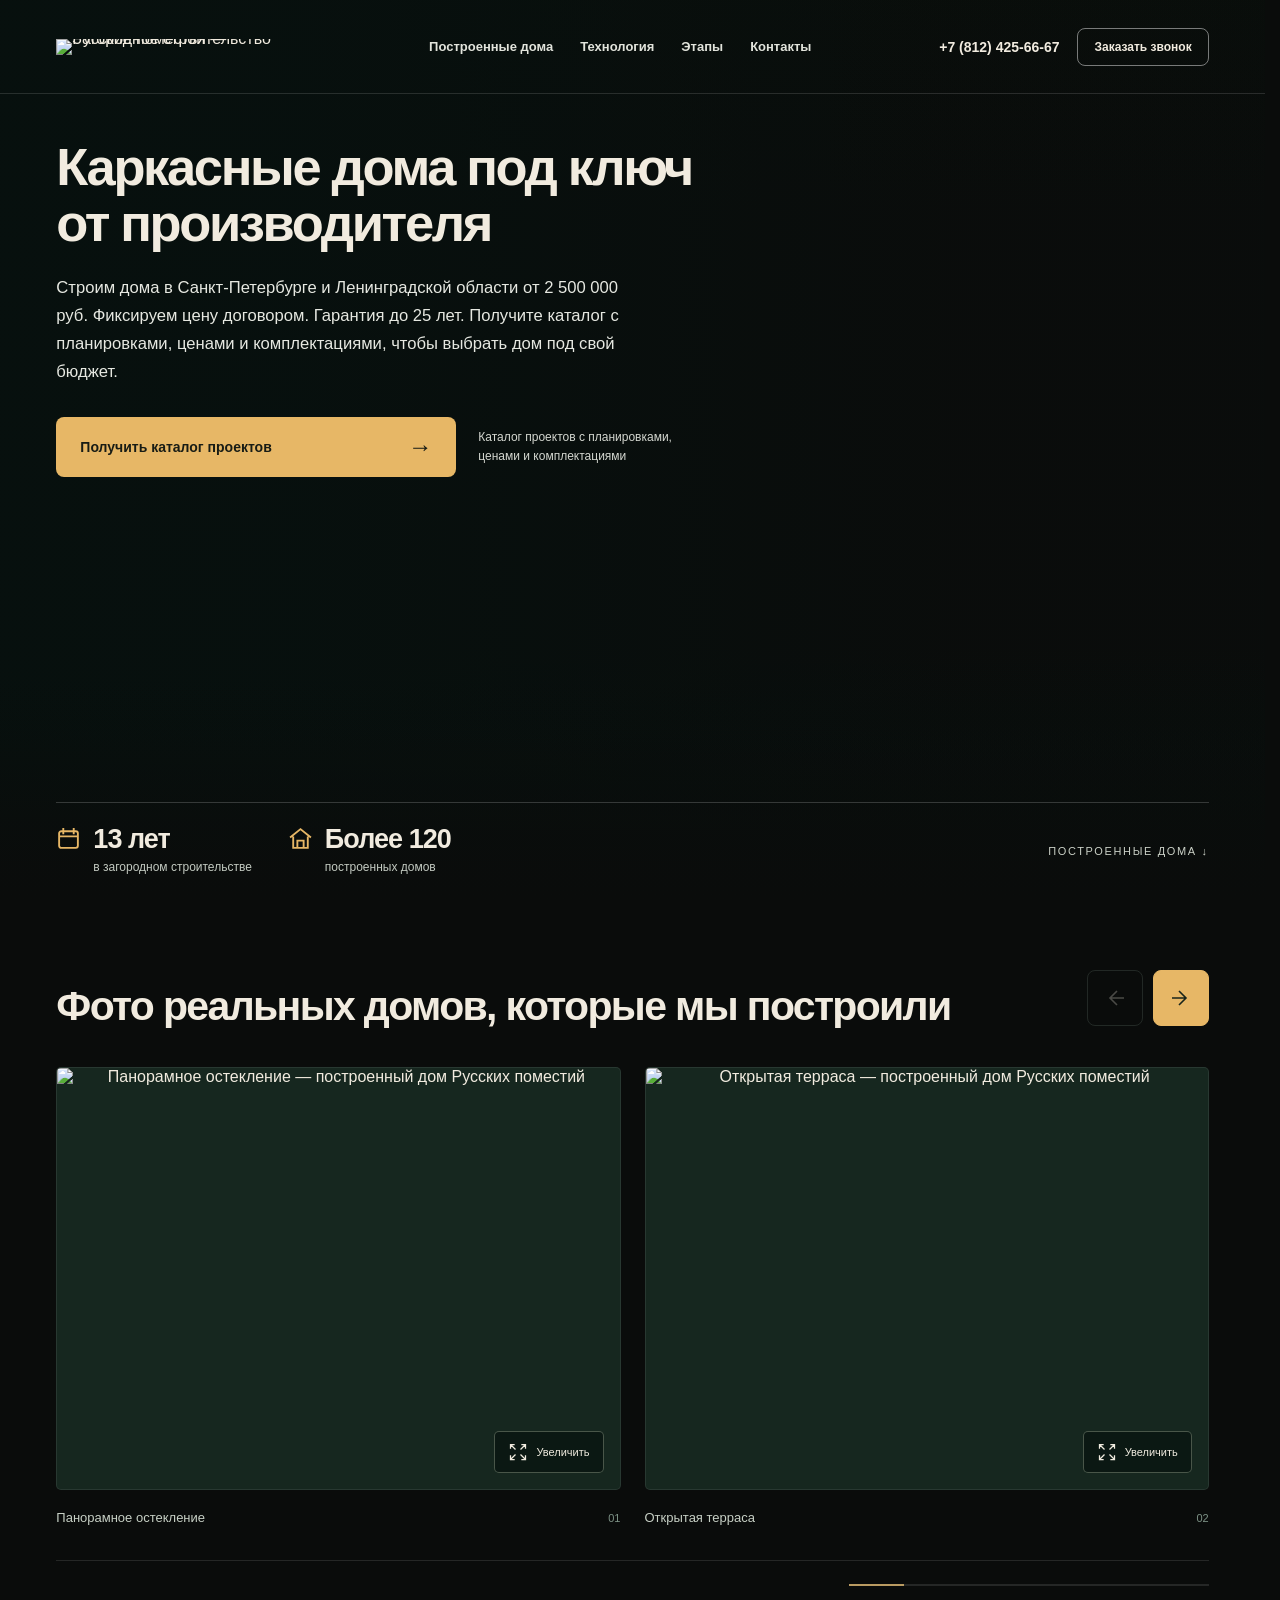
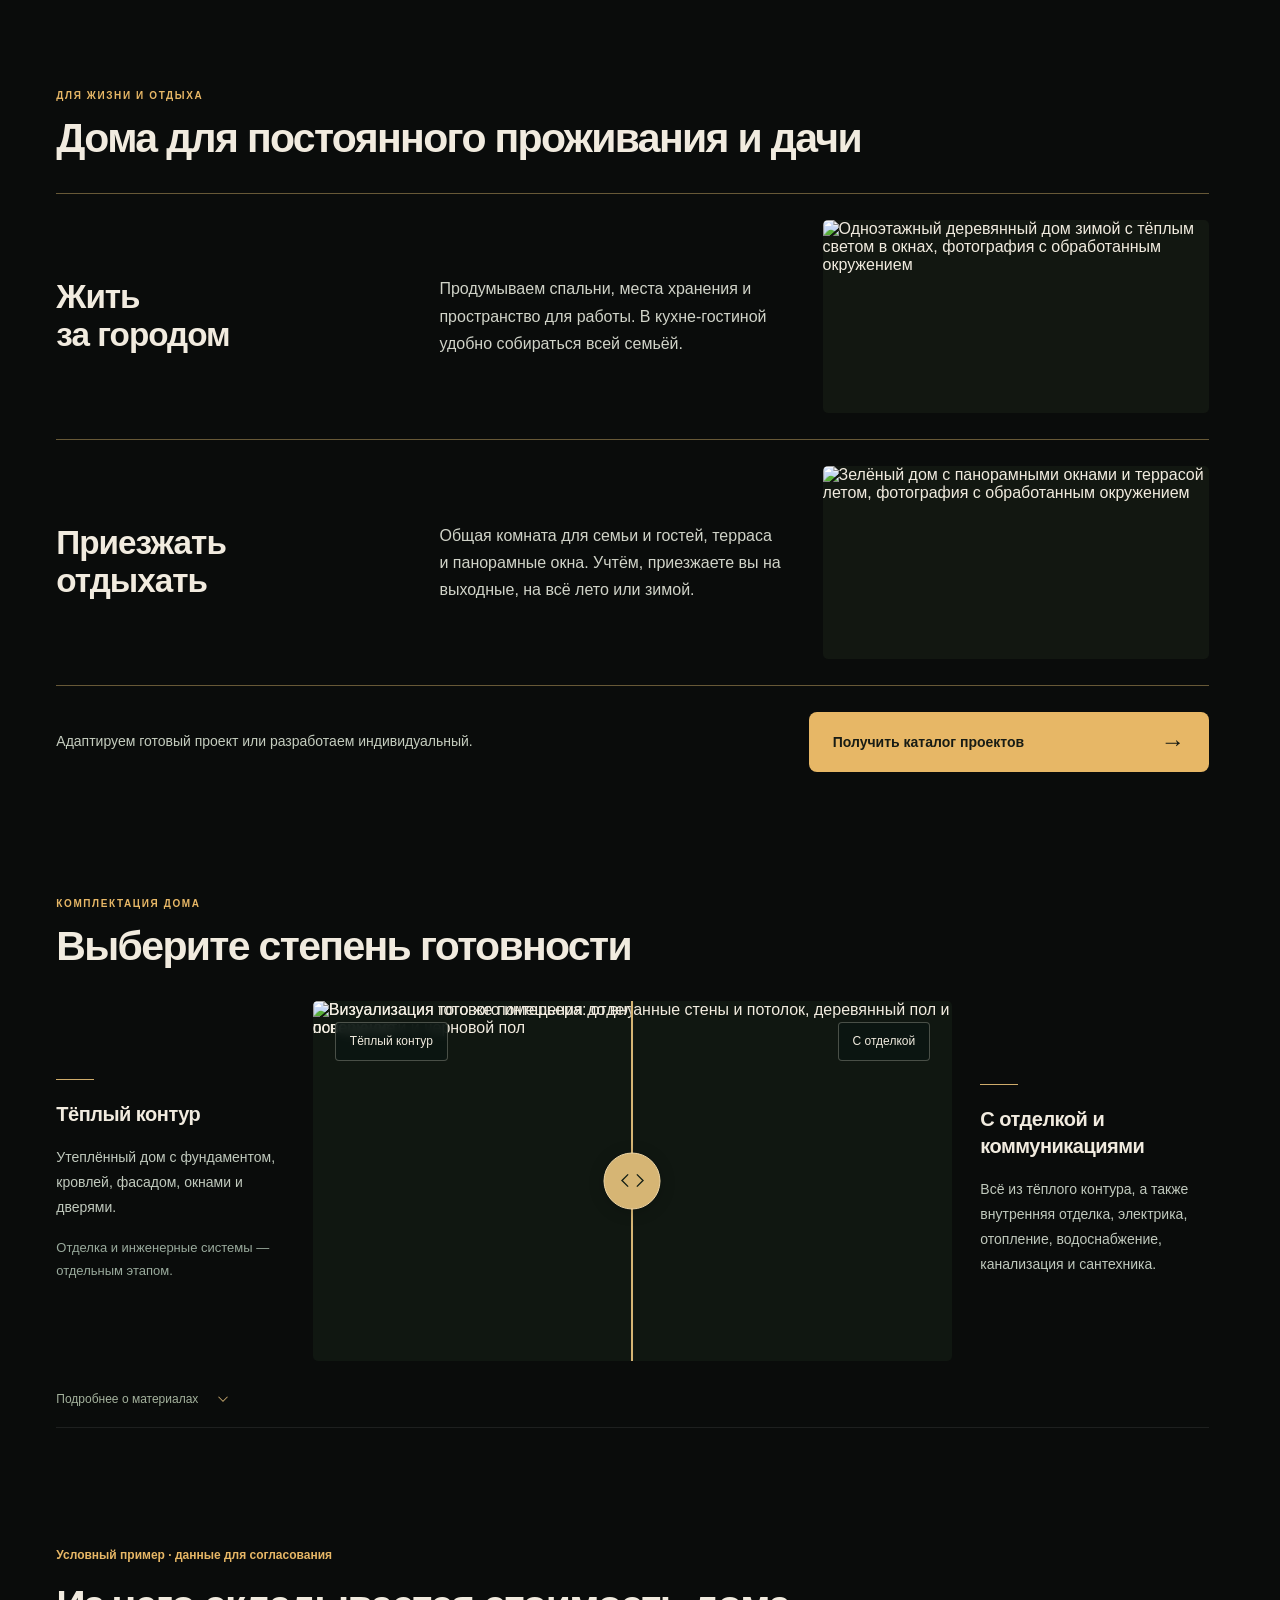
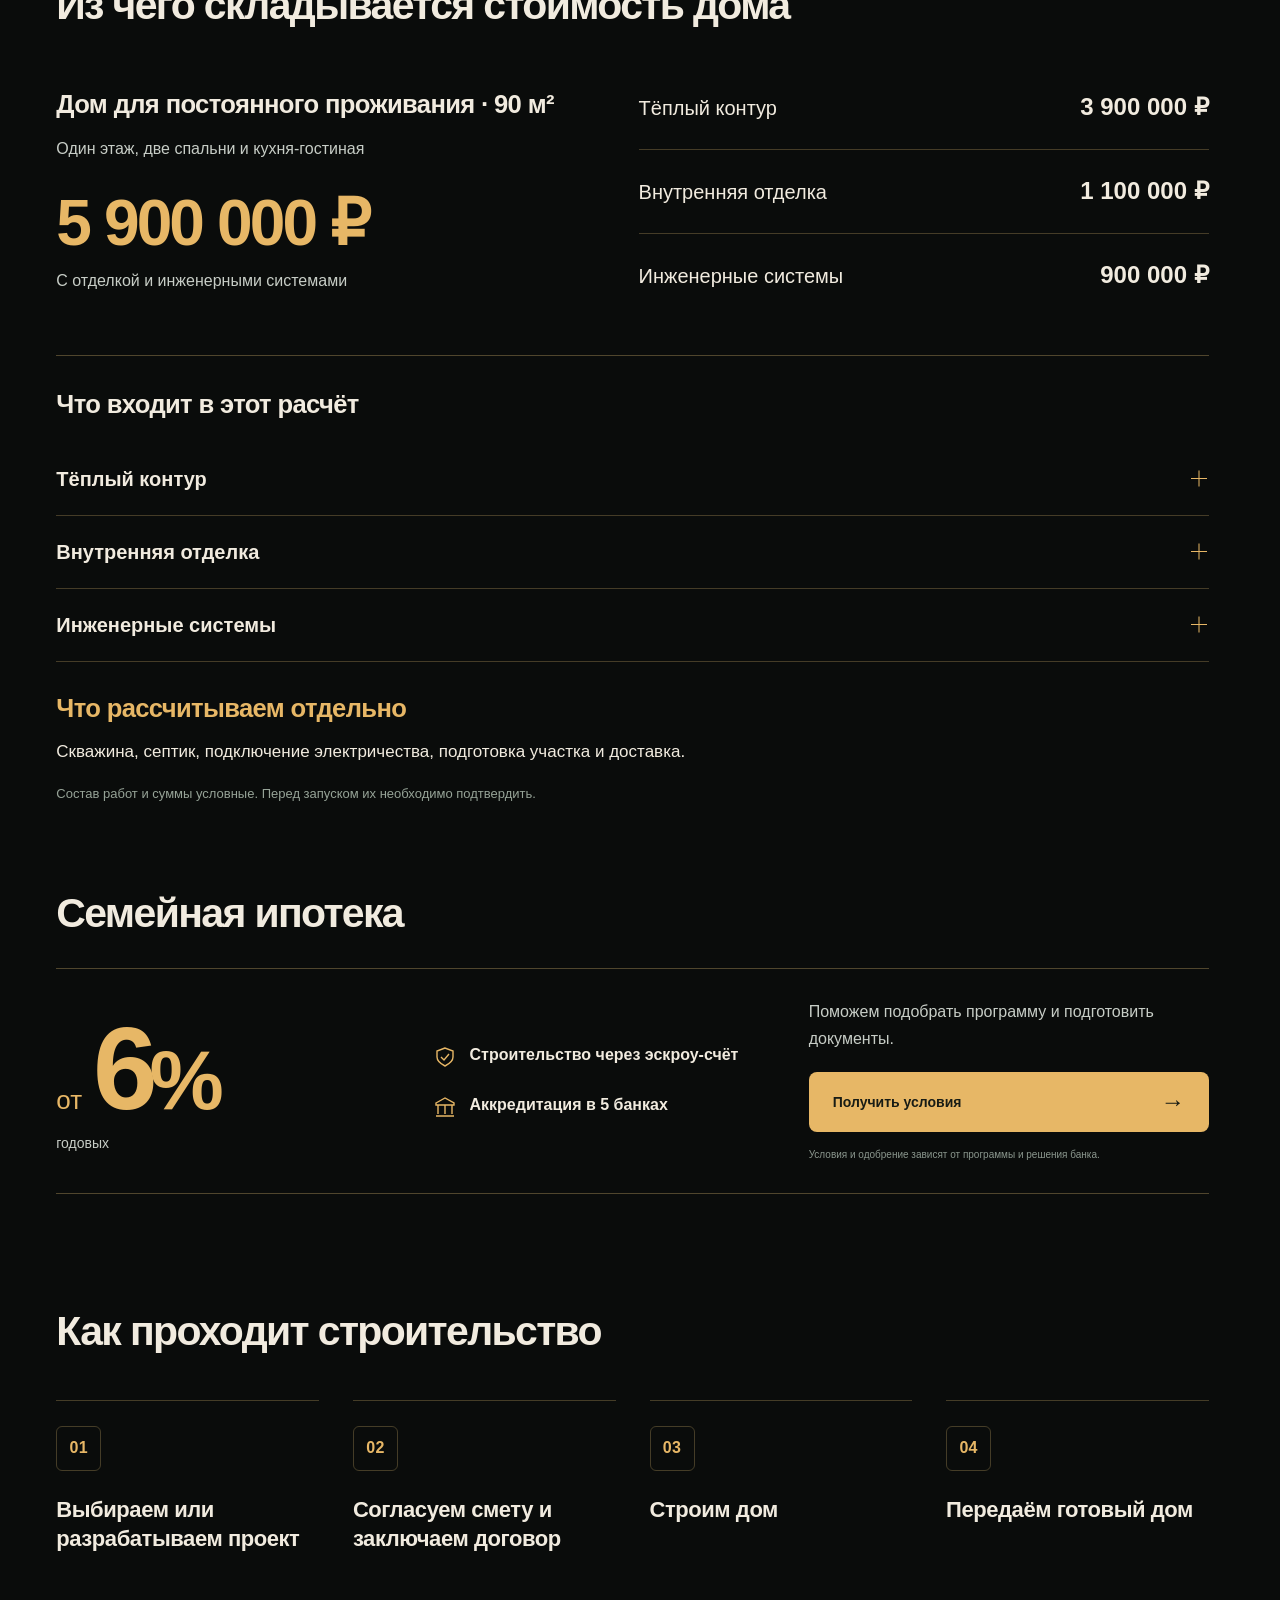
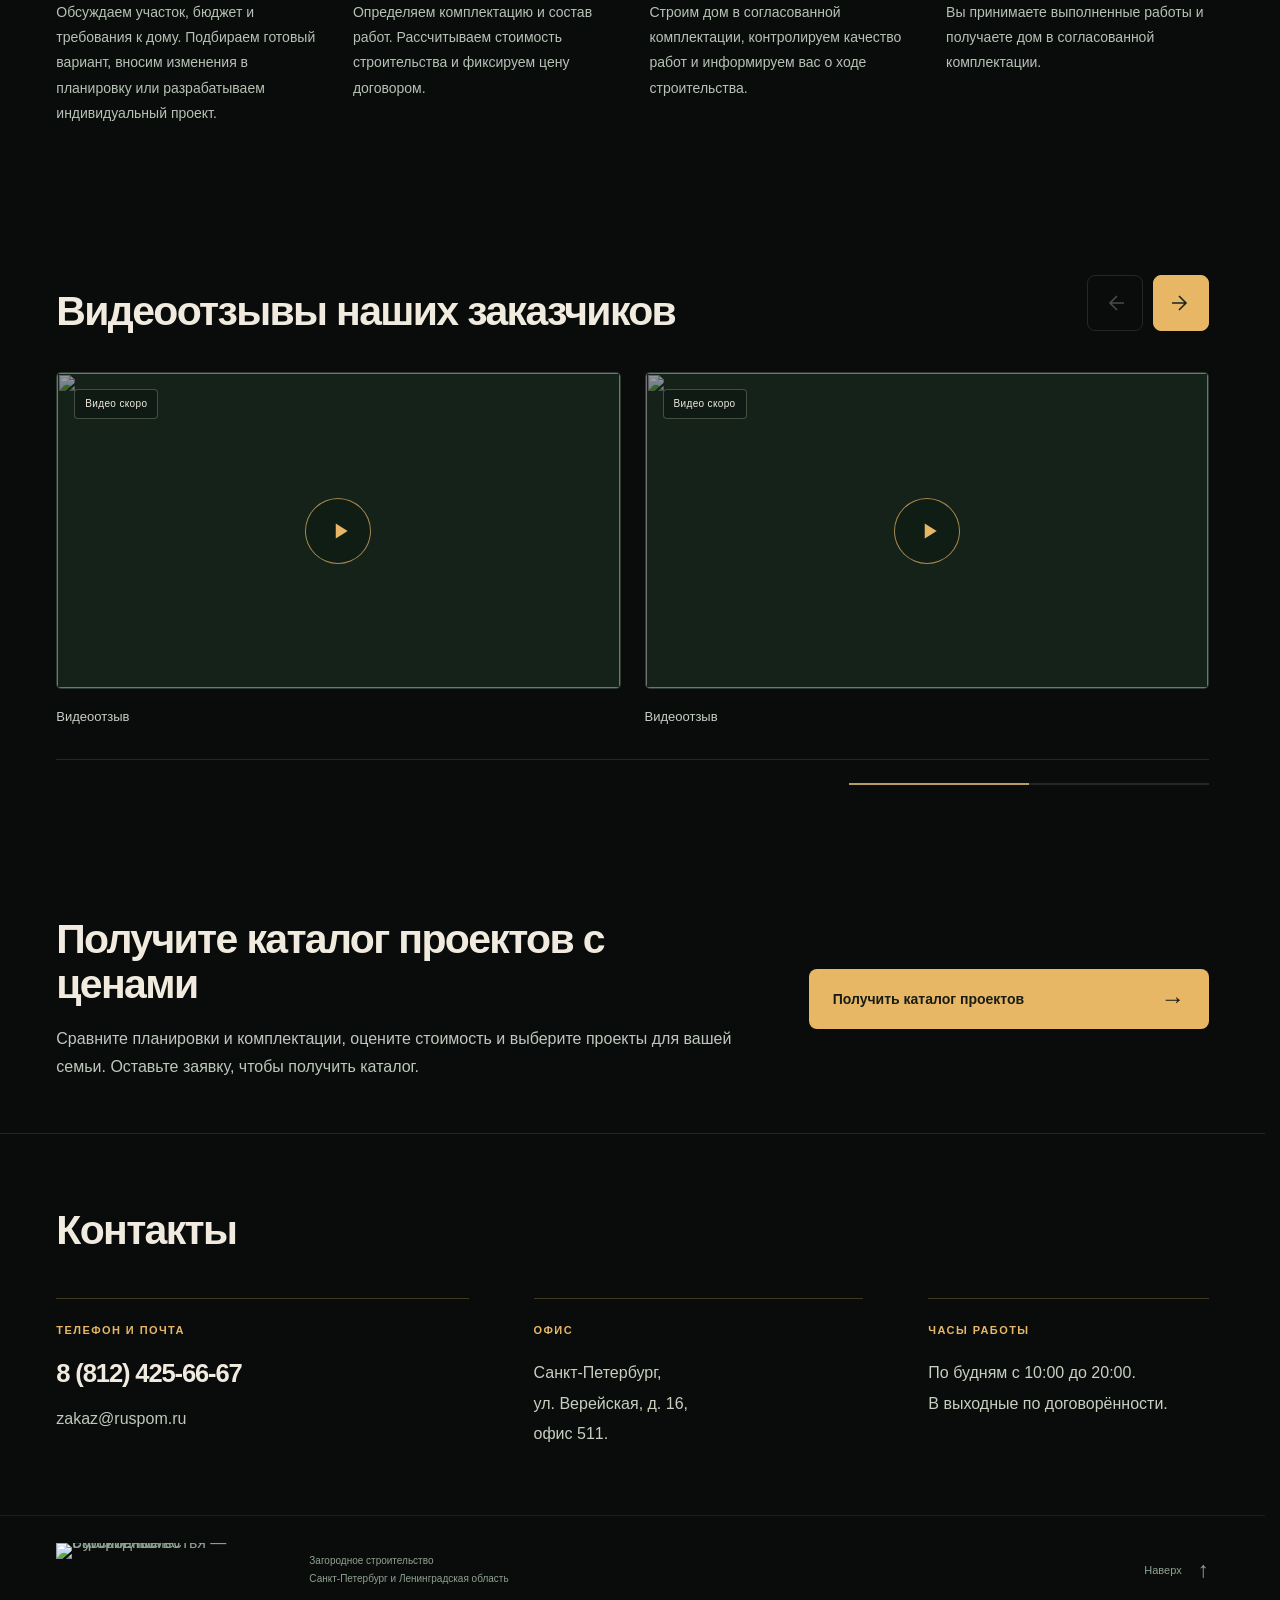
==== index.html @ 10bef124 "Add draft cost estimate with collapsible scope details" ====
<!doctype html><html lang="ru"><head><meta charset="utf-8"><meta name="viewport" content="width=device-width,initial-scale=1"><meta name="robots" content="noindex,nofollow"><meta name="theme-color" content="#0a0c0b"><meta name="description" content="Каркасные дома под ключ от производителя. Русские поместья — Санкт-Петербург и Ленинградская область."><title>Каркасные дома под ключ — Русские поместья</title><link rel="preload" as="image" href="assets/cinema/hero-approved.jpg"><link rel="stylesheet" href="assets/cinema.css?v=24"><script src="assets/cinema.js?v=11" defer></script></head><body><a class="skip-link" href="#works">К построенным домам</a><main>
<section id="home" aria-labelledby="hero-title" class="hero a"><div class="a__photo" style="background-image:url('assets/cinema/hero-approved.jpg')"></div><div class="a__shade"></div><header class="site-header"><a class="brand" href="#home" aria-label="Русские поместья"><img src="assets/cinema/logo-approved.png" alt="Русские поместья — Загородное строительство"></a><nav class="site-nav"><a href="#works">Построенные дома</a><a href="#tech">Технология</a><a href="#stages">Этапы</a><a href="#contacts">Контакты</a></nav><div class="site-contact"><a class="phone" href="tel:+78124256667">+7 (812) 425-66-67</a><a class="callback" href="tel:+78124256667">Заказать звонок</a></div></header><div class="a__inner"><div class="a__copy"><h1 class="display" id="hero-title">Каркасные дома под ключ от производителя</h1><p class="lead">Строим дома в Санкт-Петербурге и Ленинградской области от 2 500 000 руб. Фиксируем цену договором. Гарантия до 25 лет. Получите каталог с планировками, ценами и комплектациями, чтобы выбрать дом под свой бюджет.</p><div class="a__action"><button class="cta" type="button" data-catalog>Получить каталог проектов <span class="arrow">→</span></button><span class="note">Каталог проектов с планировками, ценами и комплектациями</span></div></div><div class="a__bottom"><div class="proof"><div class="proof__item"><svg viewBox="0 0 24 24" fill="none" stroke-width="1.8"><rect x="3" y="5" width="18" height="16" rx="2"/><path d="M7 2v6M17 2v6M3 10h18"/></svg><div><div class="proof__num">13 лет</div><span class="proof__text">в загородном строительстве</span></div></div><div class="proof__item"><svg viewBox="0 0 24 24" fill="none" stroke-width="1.8"><path d="M2 11 12 3l10 8M5 10v11h14V10M9 21v-7h6v7"/></svg><div><div class="proof__num">Более 120</div><span class="proof__text">построенных домов</span></div></div></div><a class="a__scroll" href="#works">Построенные дома ↓</a></div></div></section>
<section class="works" id="works" aria-labelledby="works-title"><div class="works-container"><div class="works-heading"><h2 class="section-title" id="works-title">Фото реальных домов, которые мы построили</h2><div class="gallery-controls"><div class="gallery-arrows"><button type="button" class="gallery-arrow " data-gallery-prev aria-label="Предыдущая фотография" disabled><svg viewBox="0 0 24 24" width="24" height="24" fill="none" stroke="currentColor" stroke-width="1.6" aria-hidden="true"><path d="M14 5l-7 7 7 7M7 12h14"/></svg></button><button type="button" class="gallery-arrow " data-gallery-next aria-label="Следующая фотография"><svg viewBox="0 0 24 24" width="24" height="24" fill="none" stroke="currentColor" stroke-width="1.6" aria-hidden="true"><path d="M10 5l7 7-7 7M17 12H3"/></svg></button></div></div></div><div class="gallery-window"><ul class="gallery-track" aria-label="Фотографии построенных домов" aria-roledescription="карусель" tabindex="0"><li class="gallery-card" aria-label="Фотография 1 из 13"><figure><button type="button" class="gallery-photo" data-open="0" aria-label="Открыть фотографию 1: Панорамное остекление"><img src="assets/cinema/gallery-lead-08-marked.webp" width="1448" height="1086" alt="Панорамное остекление — построенный дом Русских поместий" loading="lazy" decoding="async" draggable="false"><span class="expand-photo"><svg viewBox="0 0 24 24" width="20" height="20" fill="none" stroke="currentColor" stroke-width="1.5" aria-hidden="true"><path d="M8 3H3v5M16 3h5v5M21 16v5h-5M8 21H3v-5M3 3l6 6M21 3l-6 6M21 21l-6-6M3 21l6-6"/></svg><span>Увеличить</span></span></button><figcaption><span>Панорамное остекление</span><span class="photo-index">01</span></figcaption></figure></li><li class="gallery-card" aria-label="Фотография 2 из 13"><figure><button type="button" class="gallery-photo" data-open="1" aria-label="Открыть фотографию 2: Открытая терраса"><img src="assets/cinema/gallery-lead-14-marked.webp" width="1448" height="1086" alt="Открытая терраса — построенный дом Русских поместий" loading="lazy" decoding="async" draggable="false"><span class="expand-photo"><svg viewBox="0 0 24 24" width="20" height="20" fill="none" stroke="currentColor" stroke-width="1.5" aria-hidden="true"><path d="M8 3H3v5M16 3h5v5M21 16v5h-5M8 21H3v-5M3 3l6 6M21 3l-6 6M21 21l-6-6M3 21l6-6"/></svg><span>Увеличить</span></span></button><figcaption><span>Открытая терраса</span><span class="photo-index">02</span></figcaption></figure></li><li class="gallery-card" aria-label="Фотография 3 из 13"><figure><button type="button" class="gallery-photo" data-open="2" aria-label="Открыть фотографию 3: Терраса вдоль фасада"><img src="assets/cinema/preview-12.webp" width="1920" height="1440" alt="Терраса вдоль фасада — построенный дом Русских поместий" loading="lazy" decoding="async" draggable="false"><span class="expand-photo"><svg viewBox="0 0 24 24" width="20" height="20" fill="none" stroke="currentColor" stroke-width="1.5" aria-hidden="true"><path d="M8 3H3v5M16 3h5v5M21 16v5h-5M8 21H3v-5M3 3l6 6M21 3l-6 6M21 21l-6-6M3 21l6-6"/></svg><span>Увеличить</span></span></button><figcaption><span>Терраса вдоль фасада</span><span class="photo-index">03</span></figcaption></figure></li><li class="gallery-card" aria-label="Фотография 4 из 13"><figure><button type="button" class="gallery-photo" data-open="3" aria-label="Открыть фотографию 4: Дом в зелёном окружении"><img src="assets/cinema/preview-09.webp" width="1920" height="1440" alt="Дом в зелёном окружении — построенный дом Русских поместий" loading="lazy" decoding="async" draggable="false"><span class="expand-photo"><svg viewBox="0 0 24 24" width="20" height="20" fill="none" stroke="currentColor" stroke-width="1.5" aria-hidden="true"><path d="M8 3H3v5M16 3h5v5M21 16v5h-5M8 21H3v-5M3 3l6 6M21 3l-6 6M21 21l-6-6M3 21l6-6"/></svg><span>Увеличить</span></span></button><figcaption><span>Дом в зелёном окружении</span><span class="photo-index">04</span></figcaption></figure></li><li class="gallery-card" aria-label="Фотография 5 из 13"><figure><button type="button" class="gallery-photo" data-open="4" aria-label="Открыть фотографию 5: Деревянный фасад зимой"><img src="assets/cinema/preview-01.webp" width="1920" height="1440" alt="Деревянный фасад зимой — построенный дом Русских поместий" loading="lazy" decoding="async" draggable="false"><span class="expand-photo"><svg viewBox="0 0 24 24" width="20" height="20" fill="none" stroke="currentColor" stroke-width="1.5" aria-hidden="true"><path d="M8 3H3v5M16 3h5v5M21 16v5h-5M8 21H3v-5M3 3l6 6M21 3l-6 6M21 21l-6-6M3 21l6-6"/></svg><span>Увеличить</span></span></button><figcaption><span>Деревянный фасад зимой</span><span class="photo-index">05</span></figcaption></figure></li><li class="gallery-card" aria-label="Фотография 6 из 13"><figure><button type="button" class="gallery-photo" data-open="5" aria-label="Открыть фотографию 6: Крытая терраса"><img src="assets/cinema/preview-07.webp" width="1920" height="1440" alt="Крытая терраса — построенный дом Русских поместий" loading="lazy" decoding="async" draggable="false"><span class="expand-photo"><svg viewBox="0 0 24 24" width="20" height="20" fill="none" stroke="currentColor" stroke-width="1.5" aria-hidden="true"><path d="M8 3H3v5M16 3h5v5M21 16v5h-5M8 21H3v-5M3 3l6 6M21 3l-6 6M21 21l-6-6M3 21l6-6"/></svg><span>Увеличить</span></span></button><figcaption><span>Крытая терраса</span><span class="photo-index">06</span></figcaption></figure></li><li class="gallery-card" aria-label="Фотография 7 из 13"><figure><button type="button" class="gallery-photo" data-open="6" aria-label="Открыть фотографию 7: Высокое остекление фасада"><img src="assets/cinema/preview-10.webp" width="1920" height="1440" alt="Высокое остекление фасада — построенный дом Русских поместий" loading="lazy" decoding="async" draggable="false"><span class="expand-photo"><svg viewBox="0 0 24 24" width="20" height="20" fill="none" stroke="currentColor" stroke-width="1.5" aria-hidden="true"><path d="M8 3H3v5M16 3h5v5M21 16v5h-5M8 21H3v-5M3 3l6 6M21 3l-6 6M21 21l-6-6M3 21l6-6"/></svg><span>Увеличить</span></span></button><figcaption><span>Высокое остекление фасада</span><span class="photo-index">07</span></figcaption></figure></li><li class="gallery-card" aria-label="Фотография 8 из 13"><figure><button type="button" class="gallery-photo" data-open="7" aria-label="Открыть фотографию 8: Панорамный фасад"><img src="assets/cinema/preview-11.webp" width="1920" height="1440" alt="Панорамный фасад — построенный дом Русских поместий" loading="lazy" decoding="async" draggable="false"><span class="expand-photo"><svg viewBox="0 0 24 24" width="20" height="20" fill="none" stroke="currentColor" stroke-width="1.5" aria-hidden="true"><path d="M8 3H3v5M16 3h5v5M21 16v5h-5M8 21H3v-5M3 3l6 6M21 3l-6 6M21 21l-6-6M3 21l6-6"/></svg><span>Увеличить</span></span></button><figcaption><span>Панорамный фасад</span><span class="photo-index">08</span></figcaption></figure></li><li class="gallery-card" aria-label="Фотография 9 из 13"><figure><button type="button" class="gallery-photo" data-open="8" aria-label="Открыть фотографию 9: Фасад в вечернем освещении"><img src="assets/cinema/preview-06.webp" width="1920" height="1440" alt="Фасад в вечернем освещении — построенный дом Русских поместий" loading="lazy" decoding="async" draggable="false"><span class="expand-photo"><svg viewBox="0 0 24 24" width="20" height="20" fill="none" stroke="currentColor" stroke-width="1.5" aria-hidden="true"><path d="M8 3H3v5M16 3h5v5M21 16v5h-5M8 21H3v-5M3 3l6 6M21 3l-6 6M21 21l-6-6M3 21l6-6"/></svg><span>Увеличить</span></span></button><figcaption><span>Фасад в вечернем освещении</span><span class="photo-index">09</span></figcaption></figure></li><li class="gallery-card" aria-label="Фотография 10 из 13"><figure><button type="button" class="gallery-photo" data-open="9" aria-label="Открыть фотографию 10: Дом с крыльцом"><img src="assets/cinema/preview-13.webp" width="1920" height="1440" alt="Дом с крыльцом — построенный дом Русских поместий" loading="lazy" decoding="async" draggable="false"><span class="expand-photo"><svg viewBox="0 0 24 24" width="20" height="20" fill="none" stroke="currentColor" stroke-width="1.5" aria-hidden="true"><path d="M8 3H3v5M16 3h5v5M21 16v5h-5M8 21H3v-5M3 3l6 6M21 3l-6 6M21 21l-6-6M3 21l6-6"/></svg><span>Увеличить</span></span></button><figcaption><span>Дом с крыльцом</span><span class="photo-index">10</span></figcaption></figure></li><li class="gallery-card" aria-label="Фотография 11 из 13"><figure><button type="button" class="gallery-photo" data-open="10" aria-label="Открыть фотографию 11: Дом с крытой террасой"><img src="assets/cinema/preview-05.webp" width="1920" height="1440" alt="Дом с крытой террасой — построенный дом Русских поместий" loading="lazy" decoding="async" draggable="false"><span class="expand-photo"><svg viewBox="0 0 24 24" width="20" height="20" fill="none" stroke="currentColor" stroke-width="1.5" aria-hidden="true"><path d="M8 3H3v5M16 3h5v5M21 16v5h-5M8 21H3v-5M3 3l6 6M21 3l-6 6M21 21l-6-6M3 21l6-6"/></svg><span>Увеличить</span></span></button><figcaption><span>Дом с крытой террасой</span><span class="photo-index">11</span></figcaption></figure></li><li class="gallery-card" aria-label="Фотография 12 из 13"><figure><button type="button" class="gallery-photo" data-open="11" aria-label="Открыть фотографию 12: Одноэтажный дом зимой"><img src="assets/cinema/preview-02.webp" width="1920" height="1440" alt="Одноэтажный дом зимой — построенный дом Русских поместий" loading="lazy" decoding="async" draggable="false"><span class="expand-photo"><svg viewBox="0 0 24 24" width="20" height="20" fill="none" stroke="currentColor" stroke-width="1.5" aria-hidden="true"><path d="M8 3H3v5M16 3h5v5M21 16v5h-5M8 21H3v-5M3 3l6 6M21 3l-6 6M21 21l-6-6M3 21l6-6"/></svg><span>Увеличить</span></span></button><figcaption><span>Одноэтажный дом зимой</span><span class="photo-index">12</span></figcaption></figure></li><li class="gallery-card" aria-label="Фотография 13 из 13"><figure><button type="button" class="gallery-photo" data-open="12" aria-label="Открыть фотографию 13: Дом зимой"><img src="assets/cinema/preview-03.webp" width="1920" height="1440" alt="Дом зимой — построенный дом Русских поместий" loading="lazy" decoding="async" draggable="false"><span class="expand-photo"><svg viewBox="0 0 24 24" width="20" height="20" fill="none" stroke="currentColor" stroke-width="1.5" aria-hidden="true"><path d="M8 3H3v5M16 3h5v5M21 16v5h-5M8 21H3v-5M3 3l6 6M21 3l-6 6M21 21l-6-6M3 21l6-6"/></svg><span>Увеличить</span></span></button><figcaption><span>Дом зимой</span><span class="photo-index">13</span></figcaption></figure></li></ul></div><div class="gallery-bottom"><div class="gallery-progress" aria-hidden="true"><span></span></div></div></div></section>

<section class="projects living content-section" id="projects" aria-labelledby="projects-title">
 <div class="section-container">
  <div class="living-heading"><p class="living-eyebrow">Для жизни и отдыха</p><h2 class="section-title" id="projects-title">Дома для постоянного проживания и дачи</h2></div>
  <div class="living-stories">
   <article class="living-row" aria-labelledby="living-everyday-title">
    <h3 id="living-everyday-title">Жить <span>за городом</span></h3>
    <p class="living-copy">Продумываем спальни, места хранения и пространство для работы. В кухне-гостиной удобно собираться всей семьёй.</p>
    <figure class="living-photo"><img src="assets/cinema/living-winter.webp" width="1774" height="887" alt="Одноэтажный деревянный дом зимой с тёплым светом в окнах, фотография с обработанным окружением" loading="lazy" decoding="async"></figure>
   </article>
   <article class="living-row" aria-labelledby="living-weekends-title">
    <h3 id="living-weekends-title">Приезжать <span>отдыхать</span></h3>
    <p class="living-copy">Общая комната для семьи и гостей, терраса и панорамные окна. Учтём, приезжаете вы на выходные, на всё лето или зимой.</p>
    <figure class="living-photo"><img src="assets/cinema/living-summer.webp" width="1774" height="887" alt="Зелёный дом с панорамными окнами и террасой летом, фотография с обработанным окружением" loading="lazy" decoding="async"></figure>
   </article>
  </div>
  <div class="living-footer"><p>Адаптируем готовый проект или разработаем индивидуальный.</p><button class="cta" type="button" data-catalog>Получить каталог проектов <span class="arrow" aria-hidden="true">→</span></button></div>
 </div>
</section>

<section class="tech readiness finish-section content-section" id="tech" aria-labelledby="tech-title">
 <div class="section-container">
  <div class="finish-heading"><p class="readiness-eyebrow">Комплектация дома</p><h2 class="section-title" id="tech-title">Выберите степень готовности</h2></div>
  <div class="finish-layout">
   <div class="finish-copy finish-copy-before">
    <h3>Тёплый контур</h3>
    <p>Утеплённый дом с фундаментом, кровлей, фасадом, окнами и дверями.</p>
    <p class="finish-copy-note">Отделка и инженерные системы — отдельным этапом.</p>
   </div>
   <figure class="finish-figure" aria-label="Сравнение интерьера до и после отделки">
   <div class="finish-comparison" data-finish-comparison style="--reveal:50%" role="group" aria-labelledby="tech-title">
    <img class="finish-photo finish-photo-after" src="assets/cinema/interior-finished.webp" width="1672" height="941" alt="Визуализация готового интерьера: отделанные стены и потолок, деревянный пол и освещение" loading="lazy" decoding="async" draggable="false">
    <div class="finish-before"><img class="finish-photo" src="assets/cinema/interior-shell.webp" width="1672" height="941" alt="Визуализация того же помещения до внутренних работ: незавершённые поверхности и черновой пол" loading="lazy" decoding="async" draggable="false"></div>
    <input class="finish-range" type="range" min="0" max="100" step="1" value="50" aria-label="Сравнить тёплый контур и готовую отделку" aria-valuetext="Тёплый контур — 50 процентов изображения, с отделкой — 50 процентов">
    <span class="finish-state finish-state-before" aria-hidden="true">Тёплый контур</span><span class="finish-state finish-state-after" aria-hidden="true">С отделкой</span>
    <span class="finish-handle" aria-hidden="true"><span class="finish-knob"><svg viewBox="0 0 32 24" width="28" height="24" fill="none" stroke="currentColor" stroke-width="1.6"><path d="m11 5-7 7 7 7m10-14 7 7-7 7"/></svg></span></span>
   </div>
   </figure>
   <div class="finish-copy finish-copy-after">
    <h3>С отделкой и коммуникациями</h3>
    <p>Всё из тёплого контура, а также внутренняя отделка, электрика, отопление, водоснабжение, канализация и сантехника.</p>
   </div>
  </div>
  <details class="readiness-details"><summary>Подробнее о материалах <svg viewBox="0 0 24 24" width="18" height="18" fill="none" stroke="currentColor" stroke-width="1.4" aria-hidden="true"><path d="m6 9 6 6 6-6"/></svg></summary><div><p>Каркас собираем из строганой доски камерной сушки. Применяем утепление, пароизоляцию и ветрозащитные мембраны, устанавливаем энергоэффективные стеклопакеты.</p><p>Тип фундамента, толщину утепления, кровельное покрытие и отделку определяем по проекту. Точный состав комплектации выбранного дома указан в каталоге.</p></div></details>
 </div>
</section>
<section class="cost-example content-section" id="cost" aria-labelledby="cost-title">
 <div class="section-container">
  <p class="cost-draft">Условный пример · данные для согласования</p>
  <h2 class="section-title" id="cost-title">Из чего складывается стоимость дома</h2>
  <div class="cost-overview">
   <div class="cost-house">
    <h3>Дом для постоянного проживания · 90 м²</h3>
    <p class="cost-house-description">Один этаж, две спальни и кухня-гостиная</p>
    <p class="cost-total">5&nbsp;900&nbsp;000&nbsp;₽</p>
    <p class="cost-total-caption">С отделкой и инженерными системами</p>
   </div>
   <dl class="cost-breakdown">
    <div><dt>Тёплый контур</dt><dd>3&nbsp;900&nbsp;000&nbsp;₽</dd></div>
    <div><dt>Внутренняя отделка</dt><dd>1&nbsp;100&nbsp;000&nbsp;₽</dd></div>
    <div><dt>Инженерные системы</dt><dd>900&nbsp;000&nbsp;₽</dd></div>
   </dl>
  </div>
  <div class="cost-inclusions">
   <h3>Что входит в этот расчёт</h3>
   <details class="cost-detail"><summary>Тёплый контур<span class="cost-toggle" aria-hidden="true"></span></summary><div class="cost-detail-copy"><p>Фундамент, силовой каркас, утепление пола, стен и кровли. Фасад, кровельное покрытие, окна и входная дверь.</p></div></details>
   <details class="cost-detail"><summary>Внутренняя отделка<span class="cost-toggle" aria-hidden="true"></span></summary><div class="cost-detail-copy"><p>Отделка стен и потолков, напольные покрытия. Межкомнатные двери, плинтусы и наличники.</p></div></details>
   <details class="cost-detail"><summary>Инженерные системы<span class="cost-toggle" aria-hidden="true"></span></summary><div class="cost-detail-copy"><p>Электропроводка, щит, розетки и выключатели. Отопление, разводка водоснабжения и канализации внутри дома, сантехника.</p></div></details>
  </div>
  <div class="cost-exclusions">
   <h3>Что рассчитываем отдельно</h3>
   <p>Скважина, септик, подключение электричества, подготовка участка и доставка.</p>
   <p class="cost-disclaimer">Состав работ и суммы условные. Перед запуском их необходимо подтвердить.</p>
  </div>
 </div>
</section>
<section class="mortgage" id="mortgage" aria-labelledby="mortgage-title">
 <div class="mortgage-container">
  <h2 class="section-title" id="mortgage-title">Семейная ипотека</h2>
  <div class="mortgage-panel">
   <div class="mortgage-offer"><p class="mortgage-rate" aria-label="От 6 процентов годовых"><span class="rate-from">от</span><strong>6<span class="rate-percent">%</span></strong><span class="rate-period">годовых</span></p></div>
   <div class="mortgage-benefits"><p><svg viewBox="0 0 24 24" width="24" height="24" fill="none" stroke="currentColor" stroke-width="1.4" aria-hidden="true"><path d="M12 3 4 6v6c0 4 4 7 8 9 4-2 8-5 8-9V6l-8-3Z"/><path d="m8 12 3 3 5-6"/></svg><span>Строительство через эскроу-счёт</span></p><p><svg viewBox="0 0 24 24" width="24" height="24" fill="none" stroke="currentColor" stroke-width="1.4" aria-hidden="true"><path d="m3 8 9-5 9 5v2H3V8ZM5 10v9m7-9v9m7-9v9M3 21h18"/></svg><span>Аккредитация в 5 банках</span></p></div>
   <div class="mortgage-details">
    <p class="mortgage-description">Поможем подобрать программу и подготовить документы.</p>
    <div class="mortgage-action"><a class="cta mortgage-cta" href="tel:+78124256667">Получить условия <span class="arrow" aria-hidden="true">→</span></a></div>
    <p class="mortgage-note">Условия и одобрение зависят от программы и решения банка.</p>
   </div>
  </div>
 </div>
</section>

<section class="stages content-section" id="stages" aria-labelledby="stages-title"><div class="section-container"><h2 class="section-title" id="stages-title">Как проходит строительство</h2><ol class="stages-list"><li><span class="stage-number" aria-hidden="true">01</span><div><h3>Выбираем или разрабатываем проект</h3><p>Обсуждаем участок, бюджет и требования к дому. Подбираем готовый вариант, вносим изменения в планировку или разрабатываем индивидуальный проект.</p></div></li><li><span class="stage-number" aria-hidden="true">02</span><div><h3>Согласуем смету и заключаем договор</h3><p>Определяем комплектацию и состав работ. Рассчитываем стоимость строительства и фиксируем цену договором.</p></div></li><li><span class="stage-number" aria-hidden="true">03</span><div><h3>Строим дом</h3><p>Строим дом в согласованной комплектации, контролируем качество работ и информируем вас о ходе строительства.</p></div></li><li><span class="stage-number" aria-hidden="true">04</span><div><h3>Передаём готовый дом</h3><p>Вы принимаете выполненные работы и получаете дом в согласованной комплектации.</p></div></li></ol></div></section>

<section class="reviews content-section" id="reviews" aria-labelledby="reviews-title"><div class="section-container"><div class="works-heading"><h2 class="section-title" id="reviews-title">Видеоотзывы наших заказчиков</h2><div class="gallery-controls"><div class="gallery-arrows"><button type="button" class="gallery-arrow" data-video-prev aria-label="Предыдущее видео" disabled><svg viewBox="0 0 24 24" width="24" height="24" fill="none" stroke="currentColor" stroke-width="1.6" aria-hidden="true"><path d="M14 5l-7 7 7 7M7 12h14"/></svg></button><button type="button" class="gallery-arrow" data-video-next aria-label="Следующее видео"><svg viewBox="0 0 24 24" width="24" height="24" fill="none" stroke="currentColor" stroke-width="1.6" aria-hidden="true"><path d="M10 5l7 7-7 7M17 12H3"/></svg></button></div></div></div><ul class="gallery-track video-track" aria-label="Видеоотзывы заказчиков" aria-roledescription="карусель" tabindex="0"><li class="gallery-card video-card"><figure><button class="video-poster" type="button" data-video="0" aria-label="Видеоотзыв: видео скоро"><img src="assets/cinema/preview-12.webp" width="960" height="720" alt="" loading="lazy" draggable="false"><span class="video-soon">Видео скоро</span><span class="video-play"><svg viewBox="0 0 24 24" width="26" height="26" fill="currentColor" aria-hidden="true"><path d="m9 5 11 7-11 7V5Z"/></svg></span></button><figcaption><span>Видеоотзыв</span></figcaption></figure></li><li class="gallery-card video-card"><figure><button class="video-poster" type="button" data-video="1" aria-label="Видеоотзыв: видео скоро"><img src="assets/cinema/preview-11.webp" width="960" height="720" alt="" loading="lazy" draggable="false"><span class="video-soon">Видео скоро</span><span class="video-play"><svg viewBox="0 0 24 24" width="26" height="26" fill="currentColor" aria-hidden="true"><path d="m9 5 11 7-11 7V5Z"/></svg></span></button><figcaption><span>Видеоотзыв</span></figcaption></figure></li><li class="gallery-card video-card"><figure><button class="video-poster" type="button" data-video="2" aria-label="Видеоотзыв: видео скоро"><img src="assets/cinema/preview-09.webp" width="960" height="720" alt="" loading="lazy" draggable="false"><span class="video-soon">Видео скоро</span><span class="video-play"><svg viewBox="0 0 24 24" width="26" height="26" fill="currentColor" aria-hidden="true"><path d="m9 5 11 7-11 7V5Z"/></svg></span></button><figcaption><span>Видеоотзыв</span></figcaption></figure></li><li class="gallery-card video-card"><figure><button class="video-poster" type="button" data-video="3" aria-label="Видеоотзыв: видео скоро"><img src="assets/cinema/preview-08.webp" width="960" height="720" alt="" loading="lazy" draggable="false"><span class="video-soon">Видео скоро</span><span class="video-play"><svg viewBox="0 0 24 24" width="26" height="26" fill="currentColor" aria-hidden="true"><path d="m9 5 11 7-11 7V5Z"/></svg></span></button><figcaption><span>Видеоотзыв</span></figcaption></figure></li></ul><div class="video-gallery-bottom"><div class="video-progress" aria-hidden="true"><span></span></div></div></div></section>

<section class="catalogue content-section" id="catalogue" aria-labelledby="catalogue-title">
 <div class="section-container catalogue-layout">
  <div class="catalogue-copy"><h2 class="section-title" id="catalogue-title" tabindex="-1">Получите каталог проектов с ценами</h2><p>Сравните планировки и комплектации, оцените стоимость и выберите проекты для вашей семьи. Оставьте заявку, чтобы получить каталог.</p></div>
  <button class="cta catalogue-cta" type="button" data-catalog-request>Получить каталог проектов <span class="arrow" aria-hidden="true">→</span></button>
 </div>
</section>

<section class="contacts content-section" id="contacts" aria-labelledby="contacts-title"><div class="section-container"><h2 class="section-title" id="contacts-title">Контакты</h2><div class="contacts-grid"><div class="contact-item contact-direct"><h3>Телефон и почта</h3><a class="contact-phone" href="tel:+78124256667">8 (812) 425-66-67</a><a class="contact-email" href="mailto:zakaz@ruspom.ru">zakaz@ruspom.ru</a></div><div class="contact-item"><h3>Офис</h3><address>Санкт-Петербург,<br> ул. Верейская, д. 16,<br> офис 511.</address></div><div class="contact-item"><h3>Часы работы</h3><p>По будням с 10:00 до 20:00.<br>В выходные по договорённости.</p></div></div></div></section>
</main><footer class="site-footer"><div class="section-container footer-inner"><a class="footer-brand" href="#home" aria-label="Русские поместья — к началу страницы"><img src="assets/cinema/logo-approved.png" width="945" height="250" alt="Русские поместья — Загородное строительство"></a><span>Загородное строительство<br>Санкт-Петербург и Ленинградская область</span><a class="back-top" href="#home">Наверх <span aria-hidden="true">↑</span></a></div></footer><dialog class="viewer" aria-label="Просмотр фотографий построенных домов"><div class="viewer-header"><div class="viewer-count"><span data-viewer-number>01</span><span>/ 13</span></div><span class="viewer-brand">Русские поместья</span><button class="viewer-close" type="button" aria-label="Закрыть просмотр фотографий"><span>Закрыть</span><svg viewBox="0 0 24 24" width="22" height="22" fill="none" stroke="currentColor" stroke-width="1.5" aria-hidden="true"><path d="m5 5 14 14M19 5 5 19"/></svg></button></div><div class="viewer-stage"><ul class="viewer-track" aria-label="Увеличенные фотографии" tabindex="0"><li class="viewer-slide" aria-label="Фотография 1 из 13"><img data-src="assets/cinema/gallery-lead-08-marked.webp" width="1448" height="1086" alt="Панорамное остекление — построенный дом Русских поместий" draggable="false"></li><li class="viewer-slide" aria-label="Фотография 2 из 13"><img data-src="assets/cinema/gallery-lead-14-marked.webp" width="1448" height="1086" alt="Открытая терраса — построенный дом Русских поместий" draggable="false"></li><li class="viewer-slide" aria-label="Фотография 3 из 13"><img data-src="assets/cinema/house-12.webp" width="1920" height="1440" alt="Терраса вдоль фасада — построенный дом Русских поместий" draggable="false"></li><li class="viewer-slide" aria-label="Фотография 4 из 13"><img data-src="assets/cinema/house-09.webp" width="1920" height="1440" alt="Дом в зелёном окружении — построенный дом Русских поместий" draggable="false"></li><li class="viewer-slide" aria-label="Фотография 5 из 13"><img data-src="assets/cinema/house-01.webp" width="1920" height="1440" alt="Деревянный фасад зимой — построенный дом Русских поместий" draggable="false"></li><li class="viewer-slide" aria-label="Фотография 6 из 13"><img data-src="assets/cinema/house-07.webp" width="1920" height="1440" alt="Крытая терраса — построенный дом Русских поместий" draggable="false"></li><li class="viewer-slide" aria-label="Фотография 7 из 13"><img data-src="assets/cinema/house-10.webp" width="1920" height="1440" alt="Высокое остекление фасада — построенный дом Русских поместий" draggable="false"></li><li class="viewer-slide" aria-label="Фотография 8 из 13"><img data-src="assets/cinema/house-11.webp" width="1920" height="1440" alt="Панорамный фасад — построенный дом Русских поместий" draggable="false"></li><li class="viewer-slide" aria-label="Фотография 9 из 13"><img data-src="assets/cinema/house-06.webp" width="1920" height="1440" alt="Фасад в вечернем освещении — построенный дом Русских поместий" draggable="false"></li><li class="viewer-slide" aria-label="Фотография 10 из 13"><img data-src="assets/cinema/house-13.webp" width="1920" height="1440" alt="Дом с крыльцом — построенный дом Русских поместий" draggable="false"></li><li class="viewer-slide" aria-label="Фотография 11 из 13"><img data-src="assets/cinema/house-05.webp" width="1920" height="1440" alt="Дом с крытой террасой — построенный дом Русских поместий" draggable="false"></li><li class="viewer-slide" aria-label="Фотография 12 из 13"><img data-src="assets/cinema/house-02.webp" width="1920" height="1440" alt="Одноэтажный дом зимой — построенный дом Русских поместий" draggable="false"></li><li class="viewer-slide" aria-label="Фотография 13 из 13"><img data-src="assets/cinema/house-03.webp" width="1920" height="1440" alt="Дом зимой — построенный дом Русских поместий" draggable="false"></li></ul><button type="button" class="gallery-arrow viewer-arrow viewer-arrow-prev" data-viewer-prev aria-label="Предыдущая фотография" disabled><svg viewBox="0 0 24 24" width="24" height="24" fill="none" stroke="currentColor" stroke-width="1.6" aria-hidden="true"><path d="M14 5l-7 7 7 7M7 12h14"/></svg></button><button type="button" class="gallery-arrow viewer-arrow viewer-arrow-next" data-viewer-next aria-label="Следующая фотография"><svg viewBox="0 0 24 24" width="24" height="24" fill="none" stroke="currentColor" stroke-width="1.6" aria-hidden="true"><path d="M10 5l7 7-7 7M17 12H3"/></svg></button></div><div class="viewer-bottom"><div class="viewer-caption-row"><p class="viewer-caption" aria-live="polite"></p><span class="viewer-hint"><span class="desktop-hint">← → Листайте стрелками</span><span class="touch-hint">Листайте пальцем</span></span></div><div class="viewer-thumbs" aria-label="Выбрать фотографию"><button type="button" class="viewer-thumb" data-select="0" aria-label="Фотография 1: Панорамное остекление" aria-pressed="false"><img data-src="assets/cinema/gallery-lead-08-marked.webp" width="320" height="240" alt="" draggable="false"></button><button type="button" class="viewer-thumb" data-select="1" aria-label="Фотография 2: Открытая терраса" aria-pressed="false"><img data-src="assets/cinema/gallery-lead-14-marked.webp" width="320" height="240" alt="" draggable="false"></button><button type="button" class="viewer-thumb" data-select="2" aria-label="Фотография 3: Терраса вдоль фасада" aria-pressed="false"><img data-src="assets/cinema/thumb-12.webp" width="320" height="240" alt="" draggable="false"></button><button type="button" class="viewer-thumb" data-select="3" aria-label="Фотография 4: Дом в зелёном окружении" aria-pressed="false"><img data-src="assets/cinema/thumb-09.webp" width="320" height="240" alt="" draggable="false"></button><button type="button" class="viewer-thumb" data-select="4" aria-label="Фотография 5: Деревянный фасад зимой" aria-pressed="false"><img data-src="assets/cinema/thumb-01.webp" width="320" height="240" alt="" draggable="false"></button><button type="button" class="viewer-thumb" data-select="5" aria-label="Фотография 6: Крытая терраса" aria-pressed="false"><img data-src="assets/cinema/thumb-07.webp" width="320" height="240" alt="" draggable="false"></button><button type="button" class="viewer-thumb" data-select="6" aria-label="Фотография 7: Высокое остекление фасада" aria-pressed="false"><img data-src="assets/cinema/thumb-10.webp" width="320" height="240" alt="" draggable="false"></button><button type="button" class="viewer-thumb" data-select="7" aria-label="Фотография 8: Панорамный фасад" aria-pressed="false"><img data-src="assets/cinema/thumb-11.webp" width="320" height="240" alt="" draggable="false"></button><button type="button" class="viewer-thumb" data-select="8" aria-label="Фотография 9: Фасад в вечернем освещении" aria-pressed="false"><img data-src="assets/cinema/thumb-06.webp" width="320" height="240" alt="" draggable="false"></button><button type="button" class="viewer-thumb" data-select="9" aria-label="Фотография 10: Дом с крыльцом" aria-pressed="false"><img data-src="assets/cinema/thumb-13.webp" width="320" height="240" alt="" draggable="false"></button><button type="button" class="viewer-thumb" data-select="10" aria-label="Фотография 11: Дом с крытой террасой" aria-pressed="false"><img data-src="assets/cinema/thumb-05.webp" width="320" height="240" alt="" draggable="false"></button><button type="button" class="viewer-thumb" data-select="11" aria-label="Фотография 12: Одноэтажный дом зимой" aria-pressed="false"><img data-src="assets/cinema/thumb-02.webp" width="320" height="240" alt="" draggable="false"></button><button type="button" class="viewer-thumb" data-select="12" aria-label="Фотография 13: Дом зимой" aria-pressed="false"><img data-src="assets/cinema/thumb-03.webp" width="320" height="240" alt="" draggable="false"></button></div></div></dialog><dialog class="video-viewer" aria-label="Видеоотзыв"><div class="video-viewer-header"><p class="video-viewer-title">Видеоотзыв</p><button class="video-close viewer-close" type="button" aria-label="Закрыть видео"><span>Закрыть</span><svg viewBox="0 0 24 24" width="22" height="22" fill="none" stroke="currentColor" stroke-width="1.5" aria-hidden="true"><path d="m5 5 14 14M19 5 5 19"/></svg></button></div><div class="video-player"></div></dialog><div class="preview-notice" role="status" aria-live="polite"></div></body></html>
---- assets/cinema.css ----
:root{--cream:#f1ebdf;--muted:#c7cdc6;--gold:#e7b766;--olive:#b6c29a;--charcoal:#0a0c0b}
*{box-sizing:border-box}html,body{margin:0;min-height:100%;background:var(--charcoal);color:#f1ebdf;font-family:Manrope,Arial,sans-serif}button{font:inherit}a{color:inherit;text-decoration:none}button{cursor:pointer}
.hero{min-height:100vh;min-height:100dvh;position:relative;overflow:hidden}
.site-header{height:94px;display:flex;align-items:center;justify-content:space-between;gap:22px;position:relative;z-index:8;max-width:1740px;margin:auto;padding:0 clamp(25px,4.4vw,80px)}
.brand{display:block;flex:none;width:245px;line-height:0}.brand img{width:100%;height:auto;max-height:64px;object-fit:contain;object-position:left center}
.site-nav{display:flex;gap:27px;align-items:center;font-size:13px;font-weight:600;color:#e2e4dc}.site-nav a{transition:opacity .2s}.site-nav a:hover{opacity:.68}
.site-contact{display:flex;align-items:center;gap:18px;white-space:nowrap;font-size:14px;font-weight:700}.phone{font-weight:800}.callback{border:1px solid rgba(255,255,255,.45);border-radius:7px;padding:11px 16px;font-size:12px;font-weight:700}
.display{font-size:clamp(40px,4.1vw,72px);line-height:1.06;letter-spacing:-.045em;font-weight:800;margin:0}
.lead{font-size:clamp(15px,1.3vw,19px);line-height:1.67;margin:0;color:#e6e8e1}.cta:hover{filter:brightness(1.08)}.cta .arrow{font-size:24px;font-weight:400;line-height:1}
.proof{display:flex;gap:36px;align-items:flex-start}.proof__item{display:flex;gap:12px;align-items:flex-start}.proof__num{font-size:28px;line-height:1;font-weight:800;letter-spacing:-.035em}.proof__text{display:block;font-size:12px;color:#c3cac1;line-height:1.45;margin-top:6px}.proof__item svg{width:25px;height:25px;flex:none;stroke:var(--gold)}
.note{font-size:12px;line-height:1.6;color:#d4d7d0;max-width:238px}
/* A — cinematic: full-bleed image, left asymmetric type slab, proof along lower left */
.a{background:var(--charcoal)}.a__photo{position:absolute;inset:0;background-size:cover;background-position:65% 52%}.a__shade{position:absolute;inset:0;background:linear-gradient(90deg,#07100efa 0%,#07100eeb 24%,#07100ea9 42%,#07100e14 75%),linear-gradient(0deg,#06100dcf 0%,transparent 28%,transparent 76%,#08100a50)}
.a .site-header{border-bottom:1px solid #ffffff21}.a__inner{position:relative;z-index:3;max-width:1740px;padding:clamp(32px,5vh,70px) clamp(25px,4.4vw,80px) 24px;margin:auto;min-height:calc(100dvh - 94px);display:flex;flex-direction:column;justify-content:space-between}
.a__copy{max-width:645px}.a__eyebrow{font-size:12px;color:#d3aa65;font-weight:800;letter-spacing:.19em;margin-bottom:22px;text-transform:uppercase}.a .display{max-width:650px;margin-bottom:24px}.a .lead{max-width:590px}.a__action{display:flex;align-items:center;gap:22px;margin-top:32px}.a__bottom{display:flex;align-items:center;justify-content:space-between;gap:25px;border-top:1px solid #ffffff2e;padding-top:23px}.a .proof__num{font-size:27px}.a__scroll{font-size:11px;text-transform:uppercase;letter-spacing:.15em;color:#cad0c6}
/* The approved first screen is above. Shared controls and the second section follow. */
html{scroll-behavior:smooth;scrollbar-gutter:stable}body{overflow-x:hidden}button,a{-webkit-tap-highlight-color:transparent}button:focus-visible,a:focus-visible,[tabindex]:focus-visible{outline:2px solid var(--gold);outline-offset:5px}.skip-link{position:absolute;top:-100px;left:16px;padding:14px 18px;background:var(--gold);color:#101c15;z-index:30}.skip-link:focus{top:10px}.hero{isolation:isolate}.a__inner{gap:48px}.a__scroll{padding:10px 0}.works{background:var(--charcoal);padding:70px 0 46px;overflow:hidden}.works-container{max-width:1740px;margin:0 auto;padding:0 clamp(25px,4.4vw,80px)}.works-heading{display:flex;justify-content:space-between;align-items:flex-end;gap:40px;margin-bottom:38px}.gallery-controls{display:flex;align-items:center;gap:32px;flex-shrink:0;padding-bottom:3px}.gallery-count{display:flex;align-items:center;gap:10px;color:#aebbb1;font-size:14px;white-space:nowrap;font-variant-numeric:tabular-nums}.gallery-count [data-gallery-range]{color:var(--cream)}.count-divider{color:#53645a}.gallery-arrows{display:flex;gap:10px}.gallery-arrow{display:grid;place-items:center;border:1px solid #607268;border-radius:7px;background:#13231c;color:var(--cream);padding:0;transition:background .2s,color .2s,opacity .2s}.gallery-arrow[data-gallery-next],.gallery-arrow[data-video-next]{background:var(--gold);border-color:var(--gold);color:#18251b}.gallery-arrow:hover:not(:disabled){background:#edd0a0;color:#18251b;border-color:#edd0a0}.gallery-arrow:disabled{opacity:.28;cursor:default;background:transparent;color:var(--cream);border-color:#607268}.gallery-window{position:relative}.gallery-track{--visible-items:2;display:flex;gap:24px;list-style:none;padding:0;margin:0;overflow-x:auto;overflow-y:hidden;scroll-snap-type:x mandatory;overscroll-behavior-x:contain;scrollbar-width:none;touch-action:pan-x pan-y pinch-zoom;user-select:none;-webkit-user-select:none;cursor:grab}.gallery-track::-webkit-scrollbar,.viewer-track::-webkit-scrollbar,.viewer-thumbs::-webkit-scrollbar{display:none}.gallery-track.dragging,.viewer-track.dragging{scroll-snap-type:none;cursor:grabbing}.gallery-card{flex:0 0 calc((100% - 24px)/2);min-width:0;scroll-snap-align:start;scroll-snap-stop:always}.gallery-card figure{margin:0}.gallery-photo{display:block;width:100%;aspect-ratio:4/3;padding:0;position:relative;border:1px solid #ffffff14;border-radius:5px;overflow:hidden;background:#16271f;color:var(--cream);cursor:zoom-in}.gallery-photo>img{display:block;width:100%;height:100%;object-fit:contain;transition:transform .45s;pointer-events:none}.gallery-photo:hover>img{transform:scale(1.015)}.expand-photo{position:absolute;right:16px;bottom:16px;display:flex;align-items:center;gap:8px;border:1px solid #d3ddc34f;background:#0a1712d9;backdrop-filter:blur(8px);border-radius:5px;padding:10px 13px;color:#f0ebdf;font-size:11px;pointer-events:none}.gallery-card figcaption{display:flex;align-items:center;justify-content:space-between;gap:18px;padding:18px 0 0;color:#c7d0c5;font-size:13px;line-height:1.5}.photo-index{font-size:11px;color:#7d9286;font-variant-numeric:tabular-nums}.gallery-bottom{display:flex;align-items:center;gap:30px;margin-top:32px;padding-top:23px;border-top:1px solid #ffffff1c}.gallery-hint{margin:0;font-size:11px;line-height:1.5;color:#a5b4aa}.gallery-total{font-size:11px;color:#a5b4aa;white-space:nowrap}.gallery-progress{height:2px;flex:1;max-width:360px;min-width:50px;margin-left:auto;background:#ffffff1c;overflow:hidden}.gallery-progress>span{display:block;height:100%;background:#b99b62;width:15.4%;transition:width .15s}.touch-hint{display:none}.page-footer{background:var(--charcoal);display:flex;justify-content:space-between;gap:20px;padding:24px max(25px,calc((100vw - 1580px)/2));border-top:1px solid #ffffff12;font-size:11px;line-height:1.5;color:#80958a}.page-footer a:hover{color:#e7b766}.preview-notice{position:fixed;bottom:24px;left:50%;transform:translate(-50%,15px);opacity:0;pointer-events:none;z-index:50;width:max-content;max-width:calc(100vw - 32px);padding:16px 22px;border:1px solid #a58c5b7d;border-radius:7px;background:#16271ff5;box-shadow:0 12px 45px #0004;color:var(--cream);font-size:13px;line-height:1.6;transition:.2s}.preview-notice.visible{opacity:1;transform:translate(-50%,0)}
/* Full-screen photo viewer. Both strips use native horizontal scrolling on touch screens. */
.viewer{padding:0;margin:0;border:0;width:100%;max-width:none;height:100vh;height:100dvh;max-height:none;background:#07110f;color:var(--cream);overflow:hidden;overscroll-behavior:none}.viewer[open]{display:grid;grid-template-rows:76px minmax(0,1fr) 136px}.viewer::backdrop{background:#07110f}.viewer-header{display:flex;align-items:center;justify-content:space-between;gap:20px;padding:0 32px;border-bottom:1px solid #ffffff15}.viewer-count{display:flex;gap:9px;align-items:baseline;font-size:13px;color:#96a99b;font-variant-numeric:tabular-nums;min-width:120px}.viewer-count [data-viewer-number]{font-size:23px;font-weight:700;color:var(--cream)}.viewer-brand{font-size:12px;letter-spacing:.08em;color:#aebdad}.viewer-close{display:flex;gap:14px;align-items:center;justify-content:center;padding:11px 13px;border:1px solid #576d5f;border-radius:6px;background:transparent;color:var(--cream);font-size:12px;min-height:44px}.viewer-close:hover{background:#203428;border-color:#c5b486}.viewer-stage{position:relative;min-height:0;overflow:hidden}.viewer-track{display:flex;list-style:none;margin:0;padding:0;width:100%;height:100%;overflow-x:auto;overflow-y:hidden;scroll-snap-type:x mandatory;scrollbar-width:none;overscroll-behavior-x:contain;touch-action:pan-x pinch-zoom;user-select:none;-webkit-user-select:none;cursor:grab}.viewer-slide{flex:0 0 100%;width:100%;height:100%;min-width:0;min-height:0;padding:20px 100px 8px;display:flex;align-items:center;justify-content:center;scroll-snap-align:start;scroll-snap-stop:always}.viewer-slide img{display:block;width:auto;height:auto;max-width:100%;max-height:100%;object-fit:contain;pointer-events:none}.viewer-arrow{position:absolute;top:50%;transform:translateY(-50%);z-index:2;background:#16291fe8;border-color:#5b7563;color:#eee8dc}.viewer-arrow-prev{left:23px}.viewer-arrow-next{right:23px}.viewer-bottom{padding:0 32px 16px;min-width:0}.viewer-caption-row{display:flex;align-items:center;justify-content:space-between;gap:25px;min-height:43px;padding:0 0 12px}.viewer-caption{margin:0;font-size:13px;line-height:1.5;color:#e0e5d9}.viewer-hint{font-size:10px;color:#8da392;white-space:nowrap}.viewer-thumbs{display:flex;gap:9px;width:max-content;max-width:100%;overflow-x:auto;scrollbar-width:none;overscroll-behavior-x:contain;touch-action:pan-x pinch-zoom;margin:auto;padding:3px;scroll-padding:3px}.viewer-thumb{display:block;flex:0 0 84px;width:84px;aspect-ratio:4/3;padding:0;border:2px solid transparent;border-radius:3px;overflow:hidden;opacity:.42;background:#183022;transition:opacity .2s,border-color .2s}.viewer-thumb img{display:block;width:100%;height:100%;object-fit:contain;pointer-events:none}.viewer-thumb[aria-pressed=true]{opacity:1;border-color:var(--gold)}.viewer-thumb:hover{opacity:.85}.viewer-thumb:focus-visible{outline-offset:0}.viewer-open{overflow:hidden}
@media(max-width:1180px){.site-nav{display:none}.brand{width:216px}.site-contact{font-size:12px}.a .display{font-size:clamp(43px,5.4vw,65px)}.works{padding-top:58px}.works-heading{gap:25px}.gallery-controls{gap:20px}.gallery-track{gap:20px}.gallery-card{flex-basis:calc((100% - 20px)/2)}.gallery-count{font-size:12px}.gallery-arrow{}.gallery-bottom{gap:20px}.viewer-arrow{}}
@media(max-width:780px){.hero{min-height:0}.site-header{height:76px;padding:0 20px}.brand{width:175px}.site-contact .phone{display:none}.callback{font-size:11px;padding:10px}.display{font-size:clamp(37px,9.3vw,57px)!important;line-height:1.06!important}.lead{font-size:15px!important;line-height:1.6!important}.note{max-width:none}.proof__num{font-size:24px!important}.proof{gap:22px}.proof__item{gap:8px}.proof__item svg{width:19px;height:19px}.proof__text{font-size:11px}.a__photo{background-position:68% 45%}.a__shade{background:linear-gradient(180deg,#06100be9 0%,#07100cd9 30%,#09110ca3 58%,#06100de8 100%)}.a__inner{padding:42px 20px 24px;min-height:calc(100dvh - 76px);gap:55px}.a .display{margin-bottom:20px}.a__eyebrow{margin-bottom:13px}.a__action{flex-direction:column;align-items:stretch;gap:10px;margin-top:25px}.a__bottom{align-items:flex-start}.a__scroll{display:none}.works{padding:48px 0 33px}.works-container{padding:0 20px}.works-heading{display:block;margin-bottom:25px}.gallery-controls{justify-content:flex-end;margin-top:25px;padding:0}.gallery-count{font-size:13px}.gallery-track{--visible-items:1;gap:14px;overflow:visible;overflow-x:auto}.gallery-card{flex-basis:calc(100% - 26px)}.gallery-arrow{}.gallery-arrows{gap:9px}.gallery-photo{border-radius:4px}.gallery-card figcaption{padding-top:13px;font-size:12px;gap:10px}.photo-index{font-size:10px}.expand-photo{right:11px;bottom:11px;padding:9px;background:#0b1913e6}.expand-photo>span{display:none}.gallery-bottom{gap:20px;margin-top:25px;padding-top:19px}.gallery-hint{font-size:11px}.gallery-total{font-size:10px}.gallery-progress{max-width:none;min-width:45px}.desktop-hint{display:none}.touch-hint{display:inline}.page-footer{padding:23px 20px;font-size:10px}.viewer[open]{grid-template-rows:67px minmax(0,1fr) 128px}.viewer-header{padding:0 17px;gap:10px}.viewer-count{min-width:0;font-size:12px}.viewer-count [data-viewer-number]{font-size:21px}.viewer-brand{font-size:9px;letter-spacing:.025em}.viewer-close{padding:10px;min-height:42px;gap:0}.viewer-close>span{display:none}.viewer-slide{padding:10px 0}.viewer-arrow{background:#13271ee6;border-color:#e4ecd763}.viewer-arrow-prev{left:9px}.viewer-arrow-next{right:9px}.viewer-arrow svg{width:21px;height:21px}.viewer-bottom{padding:0 16px 14px}.viewer-caption-row{min-height:46px;padding-bottom:10px;gap:10px}.viewer-caption{font-size:11px;max-width:220px}.viewer-hint{font-size:9px}.viewer-thumbs{gap:7px;width:100%;margin:0}.viewer-thumb{flex-basis:74px;width:74px}.preview-notice{font-size:12px;padding:14px 18px}}
@media(max-width:380px){.a__inner{gap:30px}.display{font-size:36px!important}.site-contact{gap:0}.gallery-bottom{gap:12px}.gallery-hint{font-size:10px}.gallery-total{font-size:9px}.viewer-brand{display:none}}
@media(prefers-reduced-motion:reduce){html{scroll-behavior:auto}*,*::before,*::after{transition:none!important;animation:none!important}}
.viewer-arrow-next{background:var(--gold);border-color:var(--gold);color:#18251b}.proof__num{white-space:nowrap}
@media(max-width:780px){html{scrollbar-gutter:auto}}

/* Fade the photograph into the exact surface used by the next section. */
.a::after{content:"";position:absolute;left:0;right:0;bottom:0;height:clamp(180px,26vh,280px);background:linear-gradient(180deg,rgba(10,12,11,0) 0%,rgba(10,12,11,.12) 25%,rgba(10,12,11,.58) 58%,rgba(10,12,11,.94) 84%,var(--charcoal) 100%);pointer-events:none;z-index:2}
@media(max-width:780px){.a::after{height:clamp(150px,23svh,220px)}}
/* Mortgage: a short financing offer in the established cinematic palette. */
.mortgage{padding:30px 0 65px;background:var(--charcoal);color:var(--cream)}.mortgage-container{max-width:1740px;margin:0 auto;padding:0 clamp(25px,4.4vw,80px)}.mortgage h2{margin-bottom:32px}.mortgage-panel{display:grid;grid-template-columns:minmax(0,1fr) minmax(0,1fr) var(--cta-width);gap:40px;align-items:center;border-top:1px solid #c4a56560;border-bottom:1px solid #c4a56560;padding:30px 0}.mortgage-offer,.mortgage-benefits,.mortgage-details{min-width:0}.mortgage-rate{display:flex;align-items:baseline;flex-wrap:wrap;gap:8px 11px;white-space:nowrap;color:var(--gold);margin:0}.mortgage-rate strong{font-size:116px;line-height:1;letter-spacing:-.07em;font-weight:800}.rate-percent{font-size:.72em}.rate-from{font-size:26px}.rate-period{flex-basis:100%;font-size:14px;color:var(--muted)}.mortgage-benefits{display:flex;flex-direction:column;gap:24px}.mortgage-benefits p{display:flex;align-items:flex-start;gap:13px;font-size:16px;line-height:1.55;font-weight:600;margin:0}.mortgage-benefits svg{flex-shrink:0;color:var(--gold);margin-top:2px}.mortgage-description{font-size:16px;line-height:1.65;color:var(--muted);margin:0;max-width:360px}.mortgage-action{margin-top:20px}.mortgage-note{font-size:10px;line-height:1.7;color:#8b978e;margin:14px 0 0}
@media(max-width:1100px){.mortgage-panel{grid-template-columns:minmax(0,1fr) minmax(0,1fr) var(--cta-width);gap:24px}.mortgage-rate strong{font-size:96px}.mortgage-benefits p{font-size:14px}.mortgage-description{font-size:15px}}
@media(max-width:780px){.mortgage{padding:24px 0 42px}.mortgage-container{padding:0 20px}.mortgage h2{margin-bottom:28px}.mortgage-panel{grid-template-columns:1fr;gap:26px;padding:24px 0}.mortgage-rate{flex-wrap:nowrap;gap:11px}.mortgage-rate strong{font-size:100px}.rate-from{font-size:22px}.rate-period{flex-basis:auto;font-size:12px}.mortgage-benefits{gap:18px}.mortgage-benefits p{font-size:15px}.mortgage-description{font-size:16px}.mortgage-action{margin-top:24px}}
@media(max-width:380px){.mortgage-rate strong{font-size:96px}}
/* Remaining sections continue the same near-black surface, warm type and gold accents. */
.content-section{background:var(--charcoal);color:var(--cream);padding:84px 0}.section-container{max-width:1740px;margin:0 auto;padding:0 clamp(25px,4.4vw,80px)}.section-intro{display:grid;grid-template-columns:1.2fr 1fr;align-items:end;gap:65px;margin-bottom:42px}.section-intro h2{max-width:780px}.section-intro>p{font-size:16px;line-height:1.75;color:#bfc8bd;margin:0;max-width:550px}.projects{padding-top:52px}.projects-layout{display:grid;grid-template-columns:1.1fr 1fr;gap:62px;align-items:stretch}.project-visual{margin:0;min-width:0;min-height:450px;border-radius:5px;overflow:hidden;background:#17231c;position:relative}.project-visual img{width:100%;height:100%;position:absolute;inset:0;object-fit:cover;object-position:50% 54%}.project-options{display:flex;flex-direction:column;justify-content:center;gap:30px;padding:6px 0}.project-option{padding-top:20px;border-top:1px solid #d6b26b44}.project-option h3{font-size:25px;line-height:1.25;letter-spacing:-.025em;margin:0 0 13px;font-weight:700}.project-option p{font-size:15px;line-height:1.8;color:#c0c9bf;margin:0;max-width:580px}.project-catalogue{margin-top:0}.project-catalogue>p{font-size:13px;line-height:1.7;color:#9baea0;margin:0 0 22px;max-width:470px}.tech{padding-top:64px}.packages-grid{display:grid;grid-template-columns:1fr 1fr;gap:25px}.package-card{border:1px solid #6e7b654a;border-radius:6px;padding:34px 38px 32px;background:#dce5c702;display:flex;flex-direction:column;gap:21px}.package-complete{border-color:#d4ad654d;background:#e7b76606}.package-card h3{font-size:29px;line-height:1.2;letter-spacing:-.035em;margin:0;min-height:70px;max-width:420px;font-weight:700}.package-card h3::after{content:'';display:block;width:42px;height:2px;background:#d8b168;margin-top:20px}.package-composition{font-size:16px;line-height:1.8;color:#d7ddd0;margin:0}.package-for{font-size:14px;line-height:1.8;color:#9eafa2;margin:auto 0 0;padding-top:3px}.materials-layout{display:grid;grid-template-columns:1fr 1.6fr;gap:60px;padding:35px 0 0;border-top:1px solid #ffffff18;margin-top:35px}.materials-layout h3{font-size:23px;line-height:1.3;letter-spacing:-.025em;max-width:240px;font-weight:700;margin:0}.materials-layout p{font-size:15px;line-height:1.8;color:#c0cabe;margin:0}.materials-layout .material-note{font-size:13px;line-height:1.8;color:#96aa9b;margin-top:17px}.stages{padding-top:50px}.stages h2{max-width:750px}.stages-list{display:grid;grid-template-columns:repeat(4,minmax(0,1fr));gap:34px;padding:0;margin:46px 0 0;list-style:none}.stages-list li{min-width:0;border-top:1px solid #b79b5f57;padding-top:25px}.stage-number{display:flex;align-items:center;justify-content:center;width:45px;height:45px;border:1px solid #b79b5f57;border-radius:6px;color:var(--gold);font-size:16px;font-weight:600;letter-spacing:.02em;margin-bottom:25px}.stages-list h3{font-size:22px;line-height:1.3;letter-spacing:-.02em;min-height:86px;margin:0 0 18px;font-weight:700}.stages-list p{font-size:14px;line-height:1.8;color:#b6c2b5;margin:0}.reviews{padding-top:65px}.reviews .works-heading h2{max-width:760px}.video-track{scroll-snap-type:x mandatory}.video-poster{position:relative;display:block;width:100%;aspect-ratio:16/9;padding:0;border:1px solid #ffffff1a;border-radius:5px;overflow:hidden;background:#142219;color:var(--cream);cursor:pointer}.video-poster>img{width:100%;height:100%;object-fit:cover;filter:brightness(.6);display:block;pointer-events:none;transition:filter .3s}.video-poster:hover>img{filter:brightness(.75)}.video-play{display:grid;place-items:center;position:absolute;top:50%;left:50%;transform:translate(-50%,-50%);width:66px;height:66px;border:1px solid #e7b766b3;border-radius:50%;background:#111c15c2;color:var(--gold);pointer-events:none}.video-play svg{margin-left:2px}.video-soon{position:absolute;top:16px;left:17px;color:#f1ebdf;font-size:10px;line-height:1.4;letter-spacing:.035em;padding:7px 10px;border:1px solid #c8d1b74a;border-radius:4px;background:#0d1913d9;pointer-events:none}.video-soon[hidden]{display:none}.video-gallery-bottom{display:flex;justify-content:flex-end;border-top:1px solid #ffffff1c;padding-top:23px;margin-top:32px}.video-progress{height:2px;width:360px;max-width:100%;background:#ffffff1c;overflow:hidden}.video-progress>span{display:block;height:100%;width:50%;background:#b99b62;transition:width .15s}.contacts{padding:74px 0 65px;border-top:1px solid #ffffff1a}.contacts h2{max-width:900px}.contacts-grid{display:grid;grid-template-columns:1.25fr 1fr .85fr;gap:65px;margin-top:45px}.contact-item{border-top:1px solid #d6b26b44;padding-top:23px;min-width:0}.contact-item h3{font-size:11px;line-height:1.5;font-weight:600;letter-spacing:.13em;text-transform:uppercase;color:var(--gold);margin:0 0 20px}.contact-phone{display:block;width:max-content;max-width:100%;font-size:clamp(22px,2vw,32px);line-height:1.2;letter-spacing:-.045em;font-weight:700;white-space:nowrap}.contact-email{display:block;width:max-content;font-size:16px;line-height:1.5;color:#c0c9bc;margin-top:18px}.contact-item address,.contact-item>p{font-size:16px;line-height:1.9;color:#c6cfc0;font-style:normal;margin:0}.contact-phone:hover,.contact-email:hover{color:var(--gold)}.site-footer{background:var(--charcoal);border-top:1px solid #ffffff12;padding:27px 0;color:#8fa291}.footer-inner{display:flex;align-items:center;gap:45px}.footer-brand{display:block;line-height:0;flex-shrink:0}.footer-brand img{display:block;width:208px;height:auto}.footer-inner>span{font-size:10px;line-height:1.8}.back-top{margin-left:auto;display:flex;align-items:center;gap:16px;font-size:11px}.back-top>span{font-size:22px}.back-top:hover{color:var(--gold)}.video-viewer{margin:auto;border:1px solid #65583c;padding:0;background:#090e0b;color:var(--cream);width:min(1100px,calc(100vw - 40px));max-width:none;max-height:calc(100dvh - 30px);overflow:auto;border-radius:6px}.video-viewer::backdrop{background:#020604ed}.video-viewer-header{display:flex;justify-content:space-between;align-items:center;gap:20px;padding:15px 18px}.video-viewer-title{font-size:14px;line-height:1.5;margin:0}.video-player{aspect-ratio:16/9;background:#000;line-height:0;max-height:calc(100dvh - 110px)}.video-player iframe{width:100%;height:100%;border:0;display:block}
@media(max-width:1180px){.section-intro{gap:40px}.projects-layout{gap:40px}.project-visual{min-height:470px}.project-option h3{font-size:23px}.project-option p{font-size:14px}.package-card{padding:30px}.package-card h3{font-size:26px;min-height:80px}.package-composition{font-size:15px}.materials-layout{gap:40px}.stages-list{gap:25px}.stages-list h3{font-size:20px;min-height:104px}.stages-list p{font-size:13px}.contacts-grid{gap:35px}.contact-item address,.contact-item>p{font-size:14px}.contact-email{font-size:14px}}
@media(max-width:900px){.section-intro{grid-template-columns:1fr;gap:23px}.section-intro>p{max-width:680px}.projects-layout{grid-template-columns:1fr 1fr;gap:30px}.project-visual{min-height:500px}.project-options{gap:23px}.project-option h3{font-size:21px}.project-option p{font-size:13px;line-height:1.8}.project-catalogue>p{font-size:12px}.materials-layout{grid-template-columns:.85fr 1.4fr;gap:35px}.stages-list{grid-template-columns:1fr 1fr;row-gap:35px}.stages-list h3{font-size:23px;min-height:58px;max-width:300px}.stages-list p{font-size:14px}.contacts-grid{grid-template-columns:1fr 1fr;gap:30px 40px}.contact-direct{grid-column:1 / 3}.contact-phone{font-size:29px}.contact-email{font-size:16px}.contact-item address,.contact-item>p{font-size:16px}.footer-inner{gap:25px}.footer-brand img{width:180px}}
@media(max-width:780px){.content-section{padding:52px 0}.section-container{padding:0 20px}.section-intro{gap:20px;margin-bottom:30px}.section-intro>p{font-size:14px;line-height:1.75}.projects{padding-top:40px}.projects-layout{grid-template-columns:1fr;gap:30px}.project-visual{min-height:0;aspect-ratio:4/3}.project-visual img{object-fit:contain}.project-options{padding:0;gap:27px}.project-option{padding-top:18px}.project-option h3{font-size:23px;margin-bottom:12px}.project-option p{font-size:14px}.project-catalogue>p{font-size:13px;margin-bottom:20px;max-width:390px}.tech{padding-top:40px}.packages-grid{grid-template-columns:1fr;gap:18px}.package-card{padding:26px}.package-card h3{font-size:26px;min-height:0;max-width:360px}.package-card h3::after{margin-top:18px}.package-card{gap:21px}.package-composition{font-size:14px;line-height:1.8}.package-for{font-size:13px;line-height:1.75;margin:0}.materials-layout{grid-template-columns:1fr;gap:20px;padding-top:25px;margin-top:27px}.materials-layout h3{font-size:23px;max-width:300px}.materials-layout p{font-size:14px;line-height:1.8}.materials-layout .material-note{font-size:12px;line-height:1.8;margin-top:17px}.stages{padding-top:40px}.stages-list{gap:25px;margin-top:30px}.stages-list h3{font-size:21px;min-height:0;margin-bottom:12px}.stages-list p{font-size:13px;line-height:1.8}.stage-number{margin-bottom:20px}.reviews{padding-top:40px}.reviews .works-heading h2{max-width:400px}.video-poster{border-radius:4px}.video-play{width:52px;height:52px}.video-play svg{width:22px;height:22px}.video-soon{top:11px;left:11px;font-size:9px;padding:6px 8px}.video-gallery-bottom{margin-top:25px;padding-top:19px}.video-progress{width:100%}.contacts{padding-top:40px;padding-bottom:43px}.contacts-grid{margin-top:30px;gap:28px}.contact-item{padding-top:19px}.contact-item h3{font-size:10px;letter-spacing:.1em;margin-bottom:15px}.contact-phone{font-size:28px}.contact-email{font-size:16px;margin-top:14px}.contact-item address,.contact-item>p{font-size:14px;line-height:1.85}.site-footer{padding:24px 0}.footer-inner{gap:20px;flex-wrap:wrap}.footer-brand img{width:184px}.footer-inner>span{order:3;flex:0 0 100%;font-size:9px;line-height:1.8}.back-top{font-size:10px;gap:13px}.back-top>span{font-size:20px}.video-viewer{width:calc(100vw - 20px)}.video-viewer-header{padding:12px}.video-viewer-title{font-size:12px}.video-player{max-height:calc(100dvh - 100px)}}
@media(max-width:600px){.stages-list{display:flex;flex-direction:column;gap:0;margin-top:30px}.stages-list li{display:grid;grid-template-columns:43px 1fr;gap:20px;padding:0 0 29px;border-top:0;position:relative}.stages-list li:not(:last-child)::after{content:'';position:absolute;top:49px;bottom:6px;left:21px;width:1px;background:#d6b26b33}.stage-number{width:43px;height:43px;margin:0;flex-shrink:0;font-size:14px}.stages-list h3{font-size:21px;line-height:1.3;margin-top:2px;max-width:none}.stages-list p{font-size:13px;line-height:1.8}.stages-list li:last-child{padding-bottom:0}.contacts-grid{grid-template-columns:1fr;gap:27px}.contact-direct{grid-column:auto}.contact-phone{font-size:29px}.contact-item address br{display:none}.contact-item address{max-width:320px}.contact-item>p{font-size:14px}}
/* Open comparison of two degrees of readiness, with conditional schematic views. */
.readiness{padding-top:64px}.readiness-heading{display:grid;grid-template-columns:1.5fr 1fr;align-items:end;gap:65px;margin-bottom:32px}.readiness-eyebrow{font-size:10px;line-height:1.5;letter-spacing:.16em;text-transform:uppercase;color:var(--gold);margin:0 0 13px;font-weight:600}.readiness h2{max-width:760px}.readiness-intro{font-size:15px;line-height:1.7;color:#b5c0b3;max-width:360px;margin:0 0 2px}.readiness-base{display:grid;grid-template-columns:185px 1fr;gap:45px;align-items:center;padding:22px 0;border-top:1px solid #d3ba8040;border-bottom:1px solid #ffffff14}.readiness-base>p{font-size:12px;line-height:1.65;color:#96a696;margin:0}.readiness-base ul{display:flex;justify-content:space-between;gap:18px 28px;list-style:none;padding:0;margin:0}.readiness-base li{font-size:14px;line-height:1.5;color:#d4dccd;display:flex;align-items:center;gap:10px}.readiness-base li::before{content:'';display:block;width:4px;height:4px;border-radius:50%;background:#c5a767;flex-shrink:0}.readiness-comparison{display:grid;grid-template-columns:1fr 1fr;gap:76px;margin-top:30px}.readiness-option{min-width:0}.readiness-option h3{font-size:27px;line-height:1.3;letter-spacing:-.025em;font-weight:600;margin:0;min-height:36px}.readiness-visual{margin:9px 0 4px}.readiness-visual img{display:block;width:100%;height:285px;object-fit:contain}.readiness-outcome{padding-top:20px;border-top:1px solid #ffffff18}.readiness-label{font-size:10px;line-height:1.5;letter-spacing:.11em;text-transform:uppercase;color:#93a391;margin:0 0 9px}.readiness-answer{font-size:24px;line-height:1.3;font-weight:500;letter-spacing:-.025em;color:#eee9dd;margin:0 0 13px}.readiness-finished .readiness-answer{color:var(--gold)}.readiness-explanation{font-size:14px;line-height:1.8;color:#b8c4b4;margin:0;max-width:570px}.readiness-materials{display:grid;grid-template-columns:repeat(3,1fr);gap:40px;border-top:1px solid #ffffff18;padding-top:27px;margin:34px 0 0}.readiness-materials dt{font-size:11px;line-height:1.5;color:#c6aa6e;letter-spacing:.07em;margin-bottom:11px}.readiness-materials dd{font-size:16px;line-height:1.65;color:#d8dfcf;margin:0}.readiness-details{margin-top:28px;border-bottom:1px solid #ffffff15;padding-bottom:18px}.readiness-details summary{display:flex;align-items:center;gap:16px;width:max-content;max-width:100%;font-size:12px;line-height:1.7;color:#a4b29d;cursor:pointer;list-style:none}.readiness-details summary::-webkit-details-marker{display:none}.readiness-details summary svg{color:#bea16a;transition:transform .2s}.readiness-details[open] summary svg{transform:rotate(180deg)}.readiness-details summary:hover{color:var(--gold)}.readiness-details summary:focus-visible{outline:2px solid var(--gold);outline-offset:5px}.readiness-details>div{max-width:850px;padding-top:20px}.readiness-details>div>p{font-size:14px;line-height:1.8;color:#aebbab;margin:0}.readiness-details>div>p+p{margin-top:14px}
@media(max-width:1180px){.readiness-heading{gap:40px}.readiness-base{grid-template-columns:155px 1fr;gap:28px}.readiness-base ul{flex-wrap:wrap;justify-content:flex-start;gap:12px 24px}.readiness-base li{font-size:13px}.readiness-comparison{gap:48px}.readiness-option h3{font-size:24px;min-height:63px}.readiness-visual{margin-top:0}.readiness-visual img{height:265px}.readiness-answer{font-size:22px}.readiness-materials{gap:30px}.readiness-materials dd{font-size:15px}}
@media(max-width:780px){.readiness{padding-top:40px}.readiness-heading{grid-template-columns:1fr;gap:18px;margin-bottom:25px}.readiness-eyebrow{font-size:9px;letter-spacing:.13em;margin-bottom:12px}.readiness h2{max-width:520px}.readiness-intro{font-size:13px;line-height:1.7;max-width:400px}.readiness-base{grid-template-columns:1fr;gap:17px;padding:19px 0}.readiness-base>p{font-size:11px}.readiness-base>p br{display:none}.readiness-base ul{display:grid;grid-template-columns:1fr 1fr;gap:13px 18px}.readiness-base li{font-size:12px;gap:8px;align-items:baseline}.readiness-base li::before{transform:translateY(-2px)}.readiness-comparison{grid-template-columns:1fr;gap:34px;margin-top:25px}.readiness-option h3{font-size:24px;min-height:0;max-width:440px}.readiness-visual{margin:8px 0 3px}.readiness-visual img{height:250px}.readiness-outcome{padding-top:18px}.readiness-label{font-size:9px;letter-spacing:.09em;margin-bottom:8px}.readiness-answer{font-size:23px;margin-bottom:11px}.readiness-explanation{font-size:13px;line-height:1.8;max-width:460px}.readiness-materials{grid-template-columns:1fr;gap:21px;padding-top:23px;margin-top:28px}.readiness-materials>div{display:grid;grid-template-columns:95px 1fr;gap:20px;align-items:start}.readiness-materials dt{font-size:11px;line-height:1.7;margin:0}.readiness-materials dd{font-size:14px;line-height:1.7}.readiness-materials dd br{display:none}.readiness-details{margin-top:24px;padding-bottom:14px}.readiness-details summary{font-size:11px}.readiness-details>div>p{font-size:13px;line-height:1.8}}
@media(max-width:380px){.readiness-base ul{gap:13px 14px}.readiness-base li{font-size:11px}.readiness-option h3{font-size:23px}.readiness-visual img{height:230px}.readiness-answer{font-size:21px}.readiness-materials>div{grid-template-columns:80px 1fr;gap:18px}}
/* The comparison follows the landing grid; the two descriptions flank one fixed scene. */
.finish-section{padding:64px 0 70px}.finish-section .section-container{max-width:1740px}.finish-heading{margin-bottom:32px}.finish-heading .readiness-eyebrow{margin-bottom:13px}.finish-heading h2{max-width:1100px}.finish-layout{display:grid;grid-template-columns:minmax(0,1fr) minmax(0,2.8fr) minmax(0,1fr);gap:clamp(26px,2.2vw,40px);align-items:center}.finish-figure{margin:0;min-width:0}.finish-copy{min-width:0;max-width:320px}.finish-copy::before{content:"";display:block;width:38px;height:1px;background:#cfac6b;margin-bottom:21px}.finish-copy h3{font-size:clamp(20px,1.45vw,25px);line-height:1.35;letter-spacing:-.025em;font-weight:600;color:var(--cream);margin:0 0 17px}.finish-copy p{font-size:14px;line-height:1.8;color:#c0c9bd;margin:0}.finish-copy .finish-copy-note{font-size:13px;line-height:1.75;color:#99aa9c;margin-top:17px}.finish-section .readiness-details{margin-top:28px;padding-bottom:18px}.finish-section .readiness-details>div{max-width:900px}
.finish-comparison{position:relative;width:100%;aspect-ratio:1672/941;overflow:hidden;border-radius:5px;background:#101711;touch-action:pan-y;cursor:ew-resize;user-select:none;-webkit-user-select:none;isolation:isolate}.finish-photo{position:absolute;inset:0;width:100%;height:100%;object-fit:cover;object-position:center;display:block;pointer-events:none}.finish-before{position:absolute;inset:0;clip-path:inset(0 calc(100% - var(--reveal)) 0 0);pointer-events:none}.finish-range{position:absolute;inset:0;width:100%;height:100%;margin:0;opacity:0;pointer-events:none;z-index:2}.finish-state{position:absolute;top:21px;padding:10px 14px;border:1px solid #e9e5d247;border-radius:4px;background:#0b1512dc;backdrop-filter:blur(5px);color:#f1ebdf;font-size:12px;line-height:1.4;font-weight:500;pointer-events:none;z-index:3}.finish-state-before{left:22px}.finish-state-after{right:22px}.finish-handle{position:absolute;top:0;bottom:0;left:var(--reveal);width:2px;transform:translateX(-50%);background:#d6b574;box-shadow:0 0 0 1px #1b201a33;pointer-events:none;z-index:4}.finish-knob{position:absolute;top:50%;left:50%;transform:translate(-50%,-50%);display:grid;place-items:center;width:57px;height:57px;border-radius:50%;border:1px solid #eed4a3;background:#d6b574;color:#152016;box-shadow:0 2px 16px #0003;transition:box-shadow .2s}.finish-comparison:hover .finish-knob{box-shadow:0 0 0 6px #d6b5741c,0 3px 18px #0004}.finish-range:focus-visible~.finish-handle .finish-knob{outline:2px solid #fff4d7;outline-offset:5px}.finish-comparison.is-dragging .finish-knob{box-shadow:0 0 0 8px #d6b57424,0 3px 18px #0005}
@media(max-width:1180px){.finish-copy h3{font-size:20px}.finish-copy p{font-size:13px}.finish-copy .finish-copy-note{font-size:12px}.finish-state{font-size:10px;top:15px;padding:8px 10px}.finish-state-before{left:15px}.finish-state-after{right:15px}.finish-knob{width:49px;height:49px}}
@media(max-width:1000px){.finish-layout{grid-template-columns:1fr 1fr;gap:27px 40px;align-items:start}.finish-figure{grid-column:1/-1;grid-row:1;width:min(100%,780px);justify-self:center}.finish-copy-before{grid-column:1;grid-row:2}.finish-copy-after{grid-column:2;grid-row:2}.finish-copy{max-width:none}.finish-copy::before{margin-bottom:16px}.finish-copy h3{margin-bottom:11px}.finish-copy .finish-copy-note{margin-top:11px}}
@media(max-width:780px){.finish-section{padding:40px 0}.finish-heading{margin-bottom:24px}.finish-heading .readiness-eyebrow{margin-bottom:10px}.finish-heading h2{max-width:600px}.finish-layout{gap:21px 24px}.finish-comparison{aspect-ratio:16/10;border-radius:4px}.finish-state{top:12px;padding:7px 9px;font-size:10px;line-height:1.4}.finish-state-before{left:11px}.finish-state-after{right:11px}.finish-knob{width:45px;height:45px}.finish-knob svg{width:24px;height:21px}.finish-copy::before{width:28px;margin-bottom:12px}.finish-copy h3{font-size:16px;line-height:1.4;margin-bottom:10px}.finish-copy p{font-size:12px;line-height:1.7}.finish-copy .finish-copy-note{font-size:12px;line-height:1.7;margin-top:10px}.finish-section .readiness-details{margin-top:23px;padding-bottom:14px}}
@media(max-width:380px){.finish-state{font-size:9px;padding:7px 8px}.finish-layout{column-gap:18px}.finish-copy h3{font-size:15px}}

/* Two editorial rows connect completed homes with the visitor's way of living. */
.living{padding:56px 0 60px}.living-heading{margin-bottom:32px}.living-eyebrow{font-size:10px;line-height:1.5;letter-spacing:.16em;text-transform:uppercase;color:var(--gold);margin:0 0 13px;font-weight:600}.living-heading h2{max-width:1420px}.living-row{display:grid;grid-template-columns:minmax(0,1fr) minmax(0,1fr) minmax(0,1.12fr);gap:clamp(28px,3vw,52px);align-items:center;border-top:1px solid #c4a56580;padding:26px 0}.living-row h3{margin:0;font-size:clamp(28px,2.6vw,40px);line-height:1.15;letter-spacing:-.03em;font-weight:600;color:var(--cream)}.living-row h3 span{display:block}.living-copy{margin:0;font-size:clamp(16px,1.25vw,20px);line-height:1.7;color:#d0d3c8;max-width:470px}.living-photo{min-width:0;margin:0;overflow:hidden;border-radius:5px;background:#121711}.living-photo img{display:block;width:100%;height:auto;aspect-ratio:2/1;object-fit:contain}.living-footer{display:flex;align-items:center;justify-content:space-between;gap:32px;border-top:1px solid #c4a56580;padding-top:26px}.living-footer>p{margin:0;font-size:clamp(14px,1.05vw,17px);line-height:1.7;color:#c5cdbf;max-width:780px}
@media(max-height:820px) and (min-width:1001px){.living{padding:36px 0 40px}.living-heading{margin-bottom:22px}.living-row{padding:18px 0}.living-footer{padding-top:22px}}
@media(max-width:1000px){.living{padding:48px 0}.living-heading{margin-bottom:27px}.living-row{grid-template-columns:minmax(0,1fr) minmax(0,1fr);grid-template-areas:"title image" "copy image";align-items:start;column-gap:36px;row-gap:15px;padding:25px 0}.living-row h3{grid-area:title;font-size:clamp(26px,3.2vw,30px)}.living-copy{grid-area:copy;font-size:15px;line-height:1.7;max-width:440px}.living-photo{grid-area:image;align-self:center}.living-footer{gap:28px}.living-footer>p{font-size:14px}}
@media(max-width:620px){.living{padding:40px 0}.living-heading{margin-bottom:24px}.living-eyebrow{font-size:9px;letter-spacing:.13em;margin-bottom:11px}.living-row{grid-template-columns:minmax(0,1fr);grid-template-areas:"title" "image" "copy";gap:18px;padding:25px 0}.living-row h3{font-size:clamp(24px,6.2vw,28px);line-height:1.12;letter-spacing:-.035em;max-width:500px}.living-row h3 span{display:inline}.living-copy{font-size:15px;line-height:1.75;max-width:500px}.living-photo{width:100%;border-radius:4px}.living-footer{align-items:flex-start;flex-direction:column;gap:20px;padding-top:23px}.living-footer>p{font-size:13px;line-height:1.7;max-width:430px}}

#works-title{text-wrap:balance}
/* One typography rule for every section heading after the hero. Local h2 rules set layout only. */
.section-title{font-family:inherit;font-size:clamp(34px,3.2vw,54px);font-style:normal;font-weight:700;line-height:1.1;letter-spacing:-.04em;color:var(--cream);margin:0}
@media(max-width:780px){.section-title{font-size:clamp(28px,7.4vw,36px);line-height:1.12}}

/* Compact catalogue call to action follows the shared left and right container edges. */
.catalogue{padding:48px 0 52px}.catalogue-layout{display:grid;grid-template-columns:minmax(0,1fr) var(--cta-width);gap:64px;align-items:center}.catalogue-copy{min-width:0}.catalogue-copy h2{max-width:900px}.catalogue-copy>p{font-size:16px;line-height:1.75;max-width:780px;color:#bec8bd;margin:18px 0 0}
@media(max-width:1100px){.catalogue-layout{grid-template-columns:minmax(0,1fr) var(--cta-width);gap:32px}.catalogue-copy>p{font-size:15px}}
@media(max-width:780px){.catalogue{padding:32px 0 36px}.catalogue-layout{grid-template-columns:minmax(0,1fr);gap:24px}.catalogue-copy h2{max-width:600px}.catalogue-copy>p{font-size:14px;line-height:1.75;margin-top:16px;max-width:550px}}

/* Shared action buttons: every section uses the same dimensions and visual treatment. */
:root{--cta-width:400px;--cta-height:60px;--cta-font-size:14px;--cta-padding-x:24px;--cta-gap:24px;--button-radius:8px;--control-size:56px}
.cta{display:inline-flex;align-items:center;justify-content:space-between;flex-shrink:0;width:var(--cta-width);max-width:100%;height:var(--cta-height);min-height:var(--cta-height);min-width:0;padding:0 var(--cta-padding-x);gap:var(--cta-gap);border:0;border-radius:var(--button-radius);background:var(--gold);color:#181c15;font-family:inherit;font-size:var(--cta-font-size);font-weight:800;line-height:20px;white-space:nowrap;box-shadow:none;text-decoration:none;cursor:pointer;transition:filter .2s}
.cta .arrow{flex-shrink:0}.cta:focus-visible,.callback:focus-visible{outline:2px solid var(--cream);outline-offset:4px}.gallery-arrow{width:var(--control-size);height:var(--control-size);border-radius:var(--button-radius)}.callback,.viewer-close{border-radius:var(--button-radius)}.a__action .note{min-width:0}
@media(max-width:1100px){:root{--cta-width:300px;--cta-font-size:13px;--cta-padding-x:20px;--cta-gap:16px}}
@media(max-width:780px){:root{--cta-width:400px;--cta-padding-x:18px;--cta-gap:12px;--control-size:48px}}

@media(max-width:780px){.site-header{gap:12px}.site-header .brand{width:clamp(120px,38vw,184px)}.callback{display:inline-flex;align-items:center;justify-content:center;min-height:44px;padding:0 12px;font-size:11px;flex-shrink:0}}

/* Draft estimate: total and exclusions stay visible; scope details are native disclosures. */
.cost-example{padding:48px 0 56px}.cost-draft{font-size:12px;line-height:1.6;font-weight:600;color:var(--gold);margin:0 0 18px}.cost-example h2{max-width:1450px}.cost-overview{display:grid;grid-template-columns:minmax(0,1fr) minmax(0,1.1fr);gap:64px;align-items:center;margin-top:38px;padding-bottom:38px;border-bottom:1px solid #c4a56560}.cost-house{min-width:0}.cost-house h3{font-size:clamp(23px,2vw,32px);line-height:1.25;letter-spacing:-.025em;font-weight:600;max-width:580px;margin:0}.cost-house-description{font-size:16px;line-height:1.7;color:var(--muted);margin:14px 0 0}.cost-total{font-size:clamp(44px,5vw,80px);line-height:1.1;letter-spacing:-.045em;font-weight:800;white-space:nowrap;color:var(--gold);margin:26px 0 10px}.cost-total-caption{font-size:16px;line-height:1.6;color:var(--muted);margin:0}.cost-breakdown{margin:0;min-width:0}.cost-breakdown>div{display:grid;grid-template-columns:minmax(0,1fr) auto;gap:20px;align-items:baseline;padding:24px 0;border-bottom:1px solid #c4a56550}.cost-breakdown>div:last-child{border-bottom:0}.cost-breakdown dt{font-size:20px;line-height:1.45}.cost-breakdown dd{font-size:24px;line-height:1.45;font-weight:600;white-space:nowrap;margin:0}.cost-inclusions{padding-top:32px}.cost-inclusions>h3,.cost-exclusions>h3{font-size:clamp(23px,2vw,30px);line-height:1.3;letter-spacing:-.025em;font-weight:600;margin:0 0 22px}.cost-detail{border-bottom:1px solid #c4a56550}.cost-detail summary{display:flex;align-items:center;justify-content:space-between;gap:24px;list-style:none;cursor:pointer;padding:22px 0;font-size:20px;line-height:1.4;font-weight:600}.cost-detail summary::-webkit-details-marker{display:none}.cost-detail summary:hover{color:var(--gold)}.cost-detail summary:focus-visible{outline:2px solid var(--gold);outline-offset:4px;border-radius:2px}.cost-toggle{position:relative;width:20px;height:20px;flex:none;color:var(--gold)}.cost-toggle::before,.cost-toggle::after{content:"";position:absolute;left:2px;right:2px;top:9px;height:1px;background:currentColor}.cost-toggle::after{transform:rotate(90deg)}.cost-detail[open] .cost-toggle::after{display:none}.cost-detail-copy{padding:0 56px 24px 30%}.cost-detail-copy p{max-width:880px;font-size:17px;line-height:1.8;color:var(--muted);margin:0}.cost-exclusions{padding-top:30px}.cost-exclusions>h3{color:var(--gold);margin-bottom:12px}.cost-exclusions>p{font-size:17px;line-height:1.75;color:var(--cream);margin:0}.cost-exclusions .cost-disclaimer{font-size:13px;line-height:1.7;color:#96a397;margin-top:16px}
@media(max-width:1100px){.cost-overview{gap:32px}.cost-breakdown dt{font-size:16px}.cost-breakdown dd{font-size:18px}.cost-breakdown>div{gap:16px}.cost-house-description,.cost-total-caption{font-size:14px}.cost-detail-copy{padding-left:24%}}
@media(max-width:780px){.cost-example{padding:32px 0 38px}.cost-draft{font-size:11px;margin-bottom:14px}.cost-overview{grid-template-columns:minmax(0,1fr);gap:24px;margin-top:26px;padding-bottom:24px}.cost-house h3{font-size:23px}.cost-house-description{margin-top:12px}.cost-total{font-size:clamp(42px,10.5vw,68px);margin-top:22px}.cost-breakdown>div{padding:16px 0}.cost-breakdown dt{font-size:15px}.cost-breakdown dd{font-size:17px}.cost-inclusions{padding-top:24px}.cost-inclusions>h3,.cost-exclusions>h3{font-size:23px;margin-bottom:16px}.cost-detail summary{font-size:17px;padding:19px 0;gap:16px}.cost-detail-copy{padding:0 28px 20px 0}.cost-detail-copy p{font-size:15px;line-height:1.75}.cost-exclusions{padding-top:24px}.cost-exclusions>h3{margin-bottom:12px}.cost-exclusions>p{font-size:15px}.cost-exclusions .cost-disclaimer{font-size:12px;margin-top:14px}}
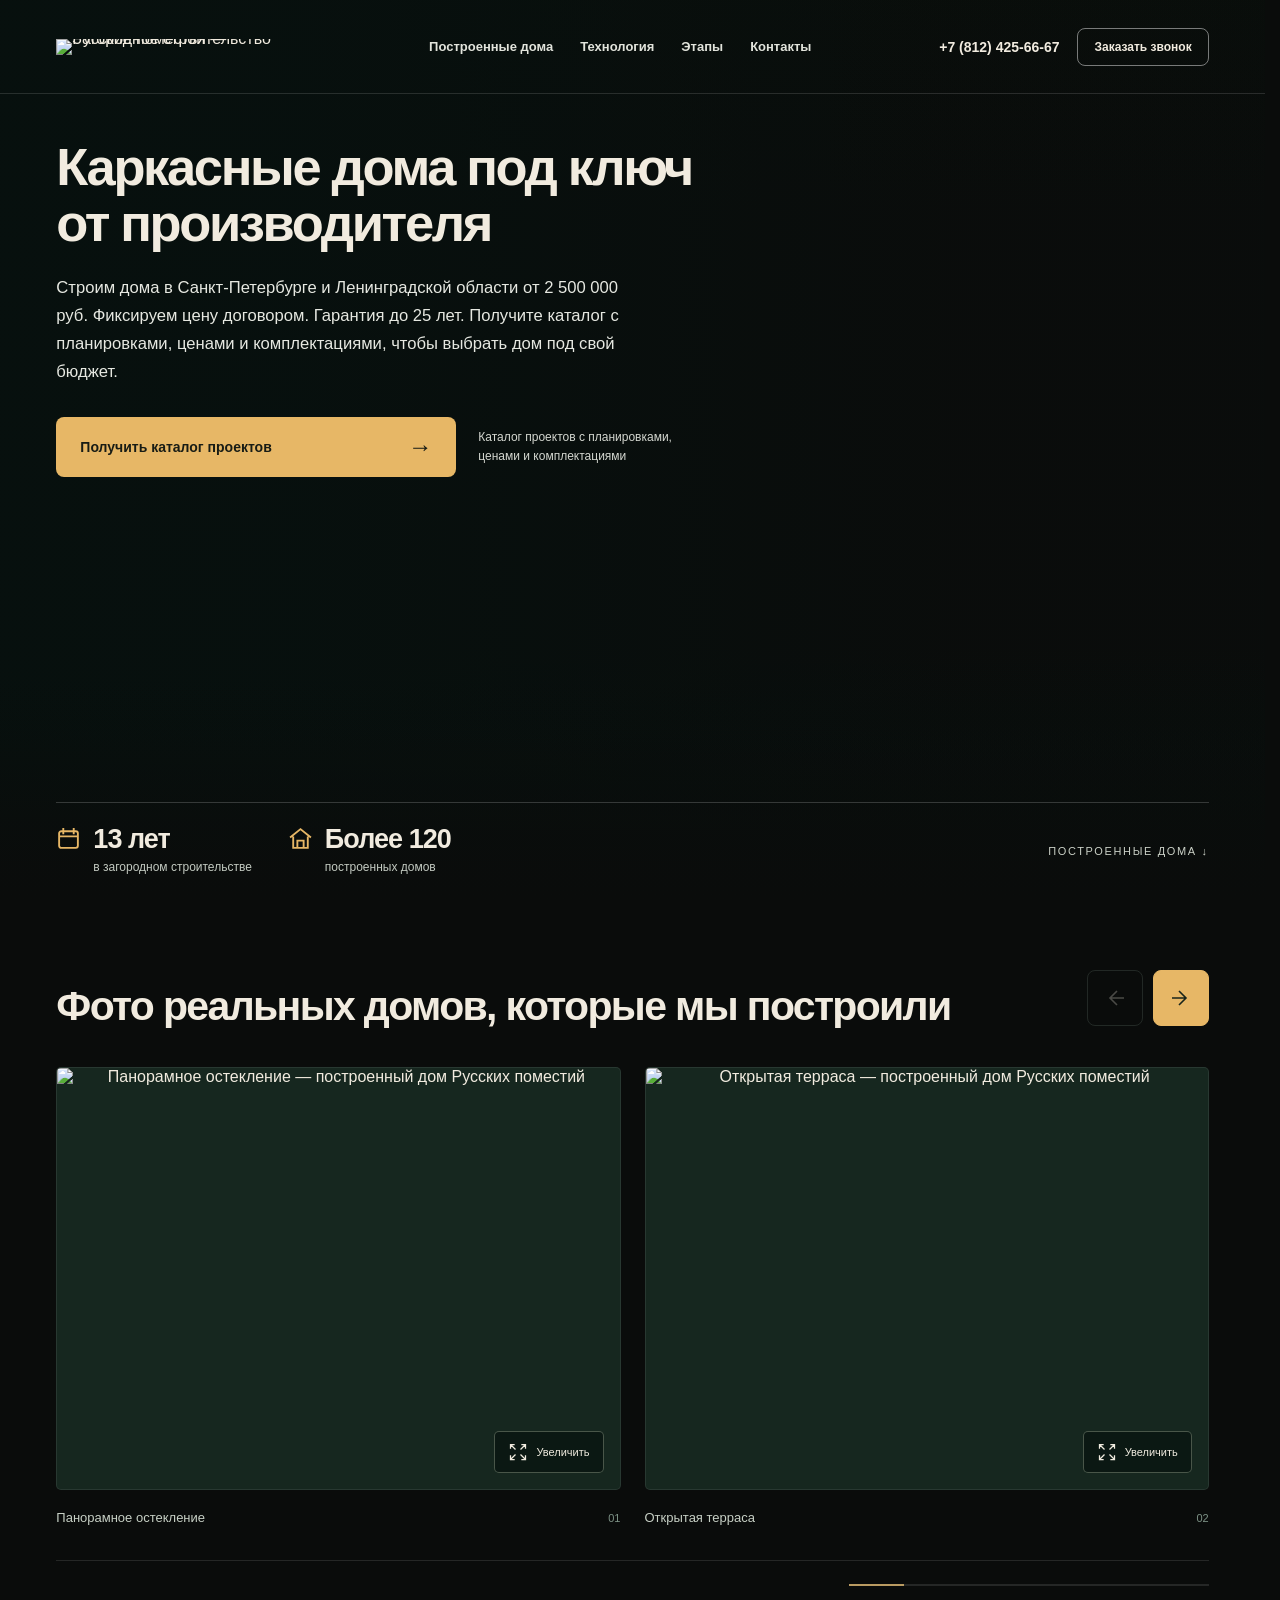
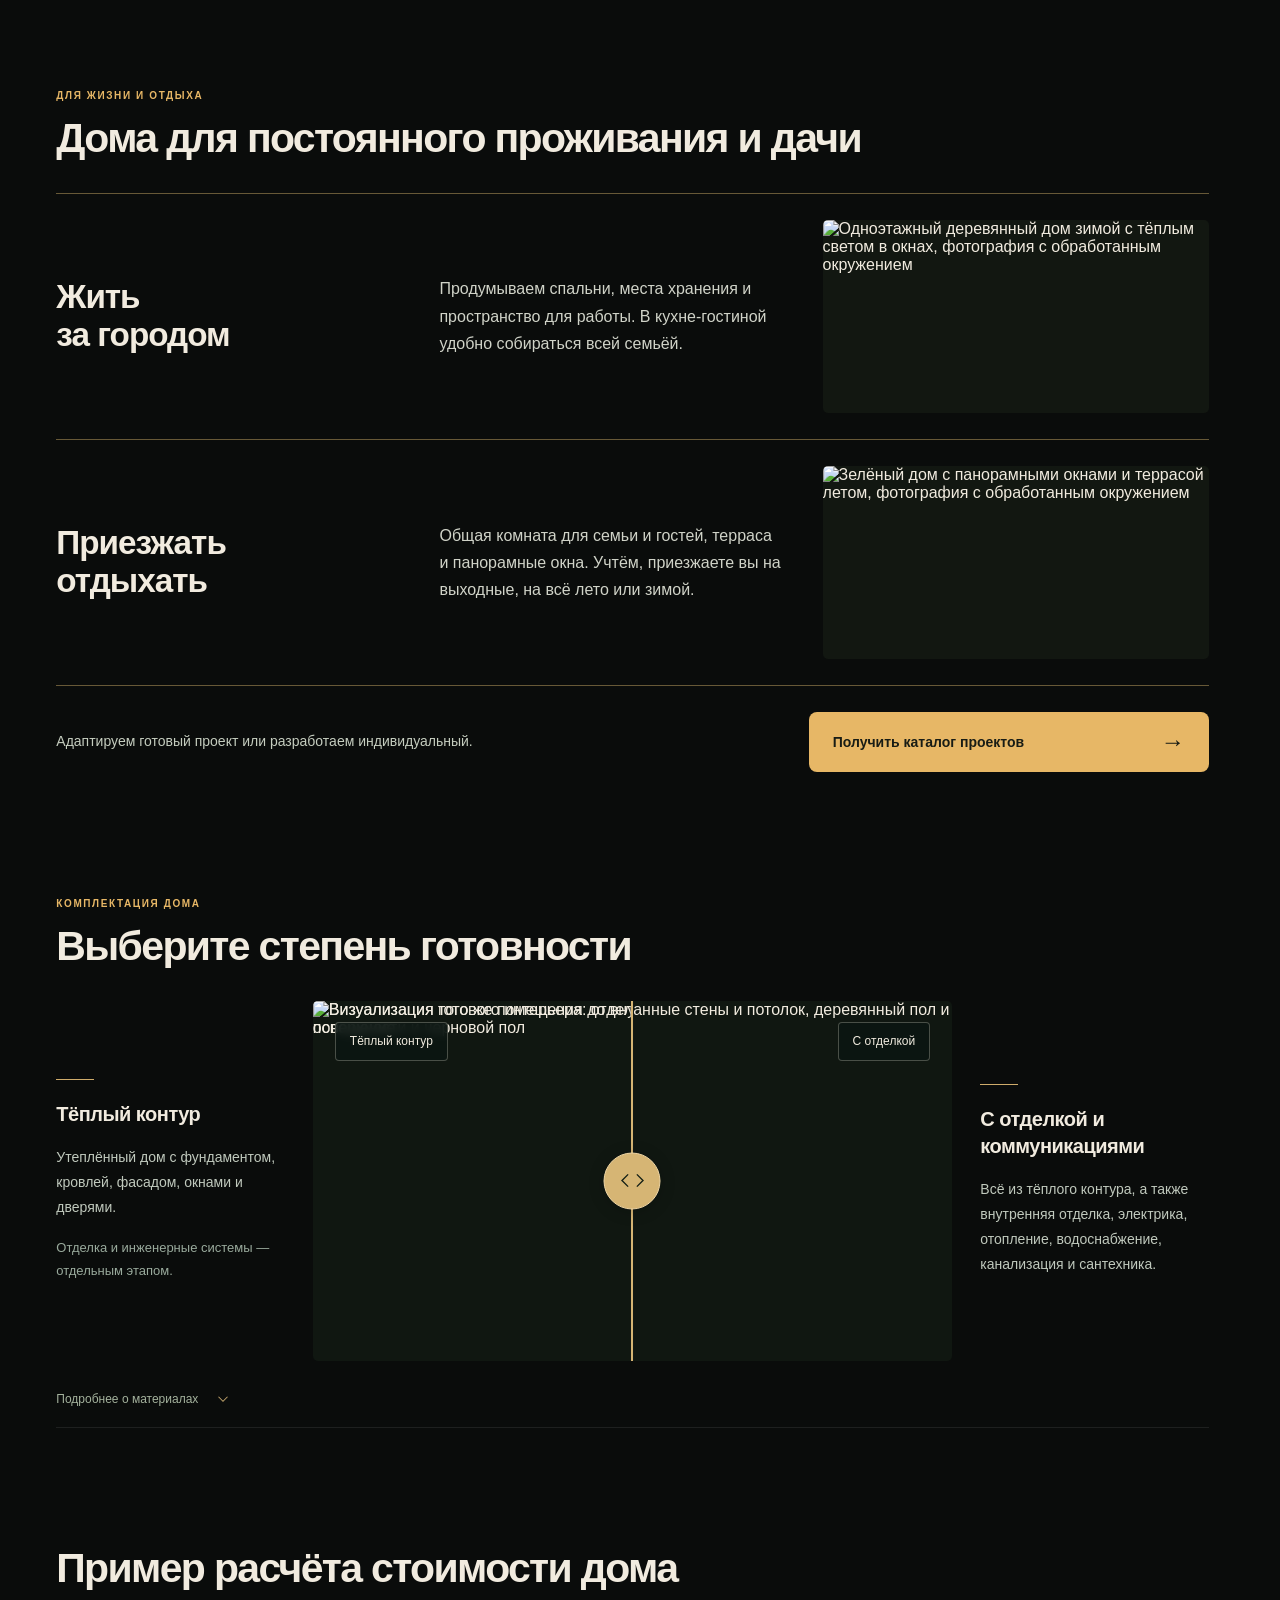
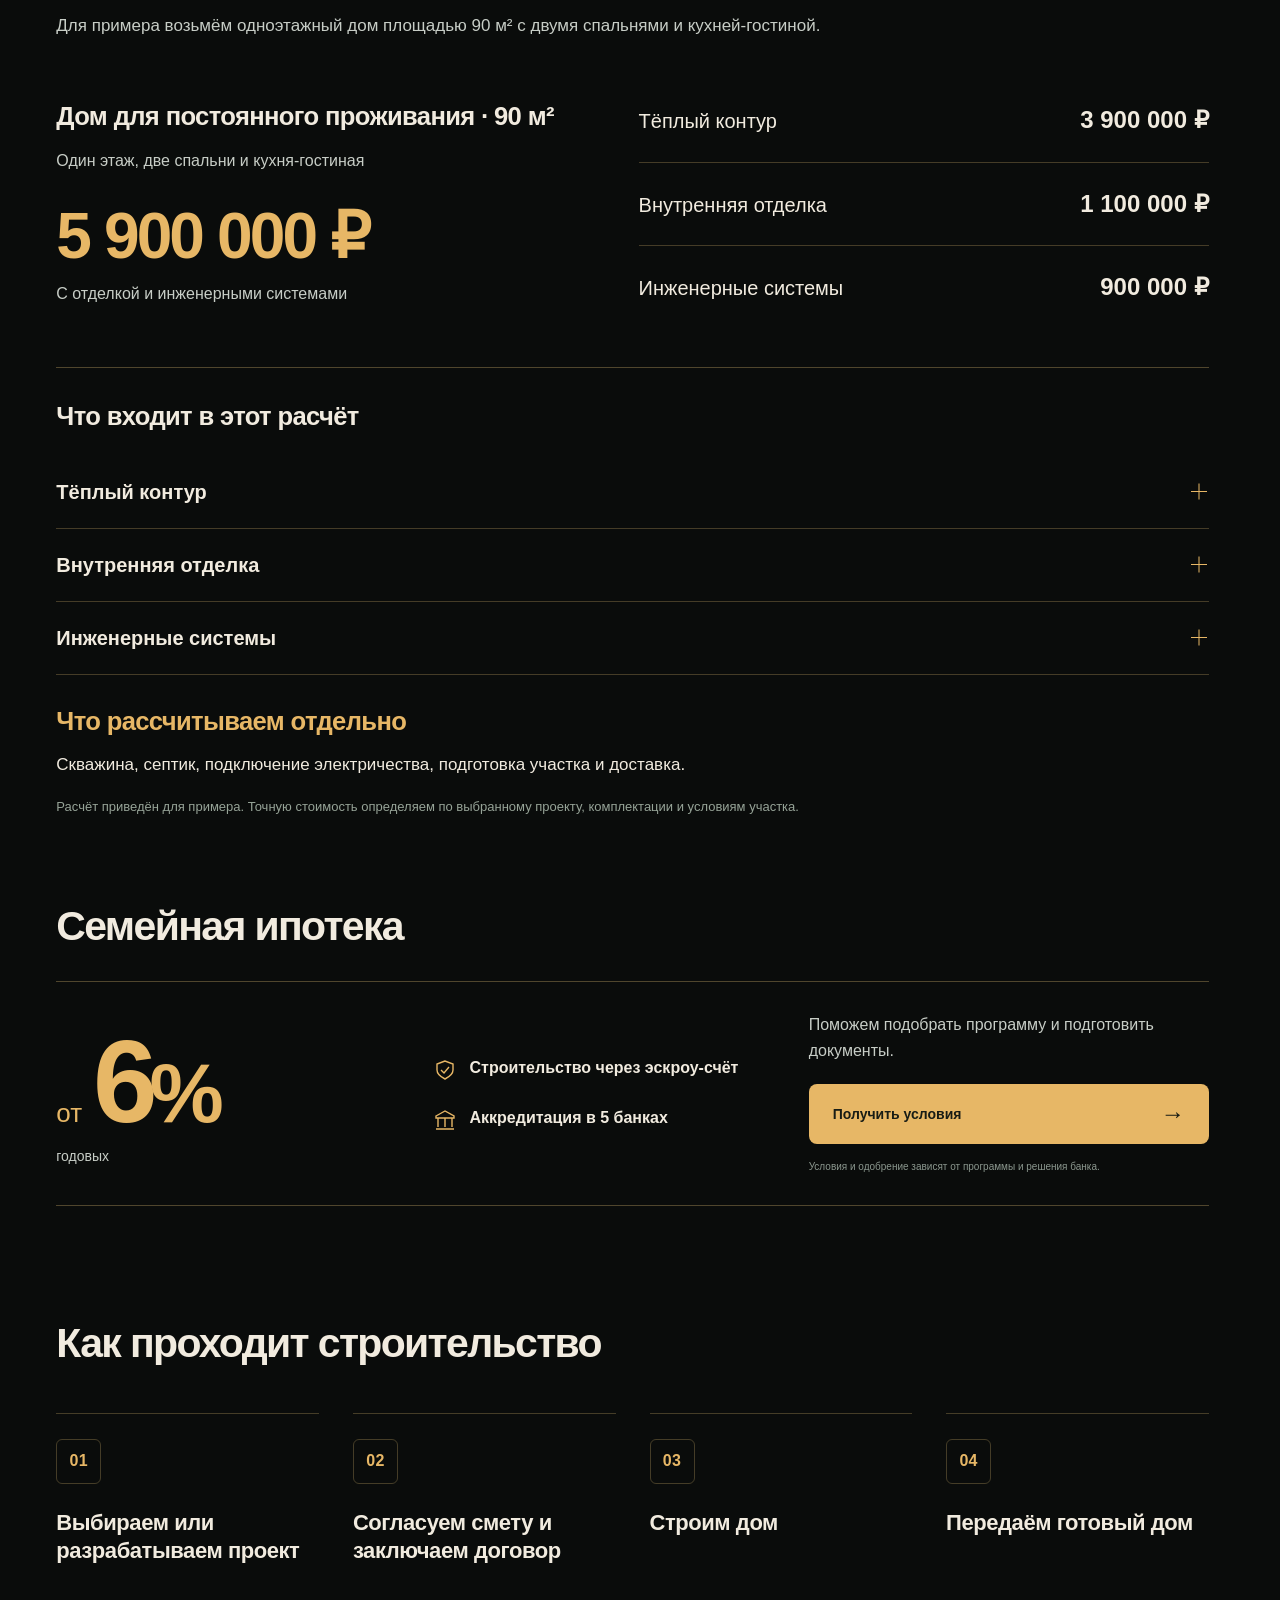
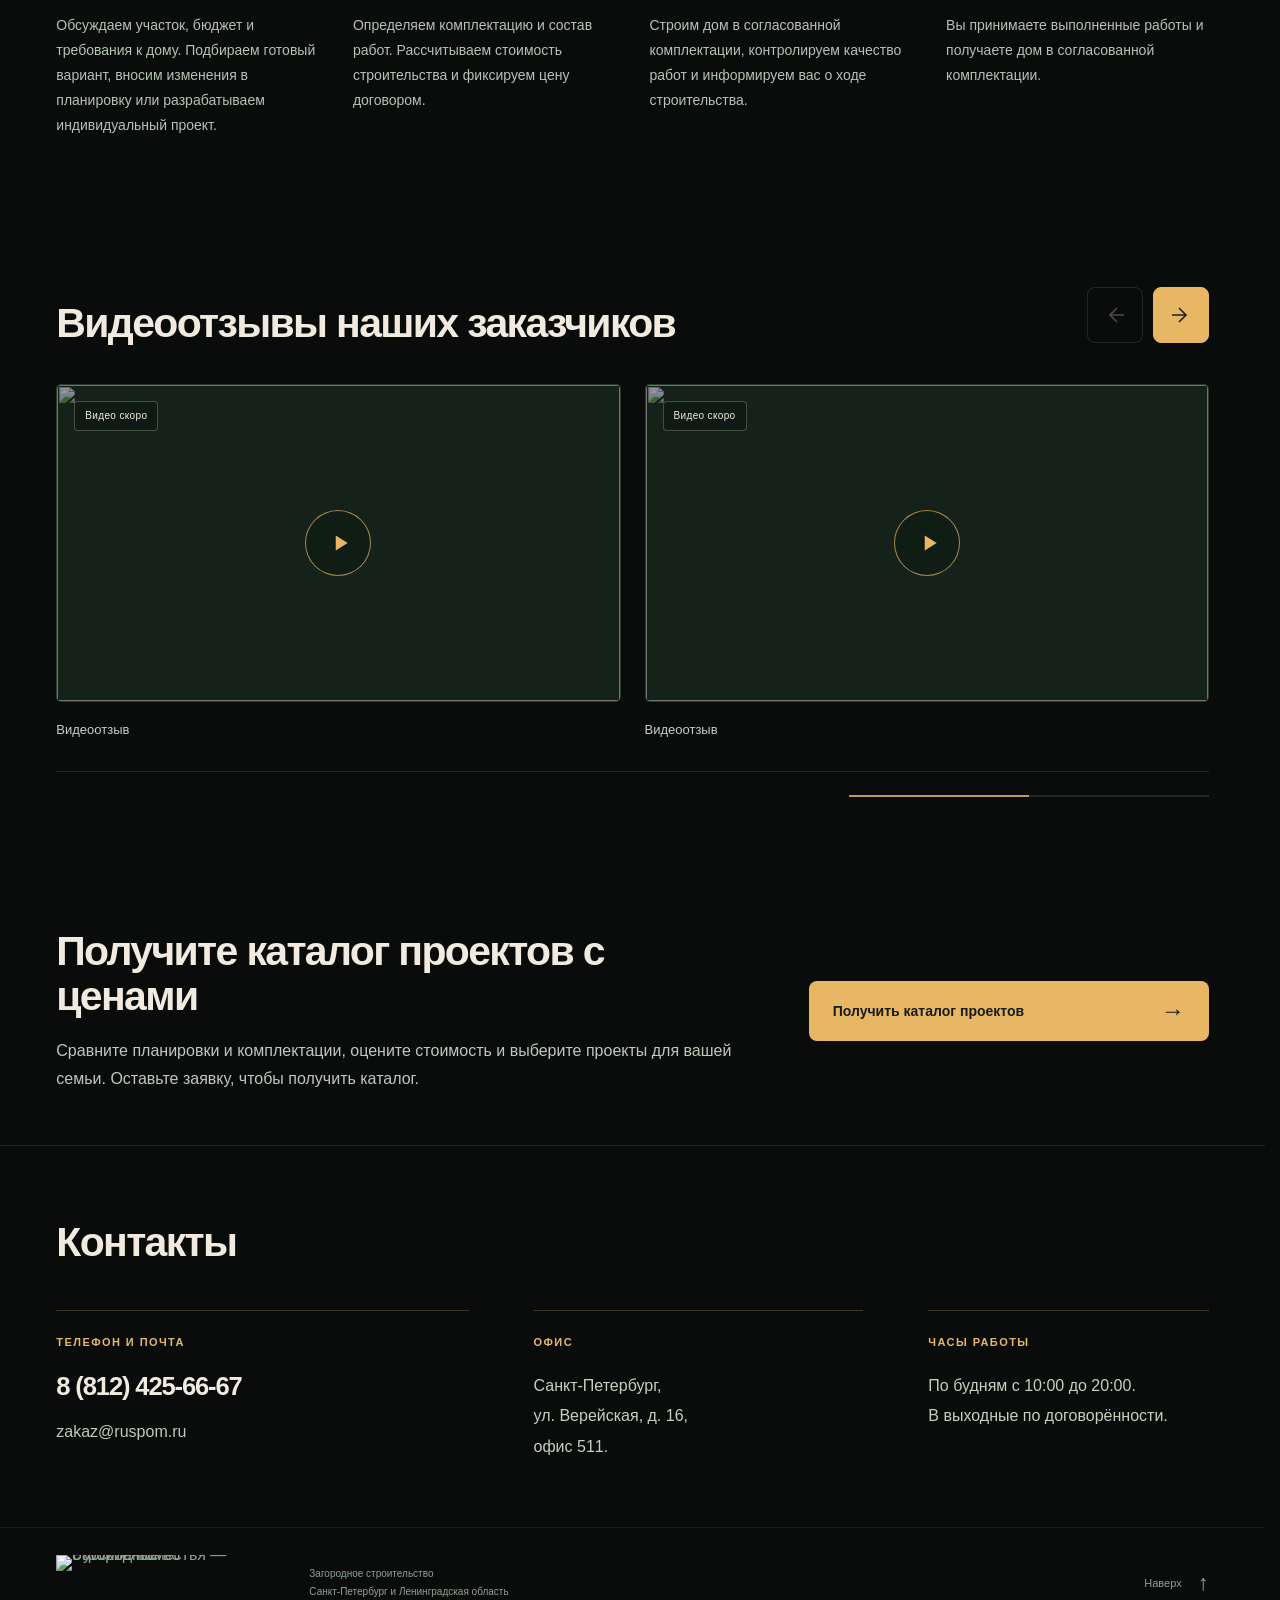
==== commit c3766028: "Align estimate disclosures and clarify customer-facing example" ====
--- a/index.html
+++ b/index.html
@@ -1,4 +1,4 @@
-<!doctype html><html lang="ru"><head><meta charset="utf-8"><meta name="viewport" content="width=device-width,initial-scale=1"><meta name="robots" content="noindex,nofollow"><meta name="theme-color" content="#0a0c0b"><meta name="description" content="Каркасные дома под ключ от производителя. Русские поместья — Санкт-Петербург и Ленинградская область."><title>Каркасные дома под ключ — Русские поместья</title><link rel="preload" as="image" href="assets/cinema/hero-approved.jpg"><link rel="stylesheet" href="assets/cinema.css?v=24"><script src="assets/cinema.js?v=11" defer></script></head><body><a class="skip-link" href="#works">К построенным домам</a><main>
+<!doctype html><html lang="ru"><head><meta charset="utf-8"><meta name="viewport" content="width=device-width,initial-scale=1"><meta name="robots" content="noindex,nofollow"><meta name="theme-color" content="#0a0c0b"><meta name="description" content="Каркасные дома под ключ от производителя. Русские поместья — Санкт-Петербург и Ленинградская область."><title>Каркасные дома под ключ — Русские поместья</title><link rel="preload" as="image" href="assets/cinema/hero-approved.jpg"><link rel="stylesheet" href="assets/cinema.css?v=25"><script src="assets/cinema.js?v=11" defer></script></head><body><a class="skip-link" href="#works">К построенным домам</a><main>
 <section id="home" aria-labelledby="hero-title" class="hero a"><div class="a__photo" style="background-image:url('assets/cinema/hero-approved.jpg')"></div><div class="a__shade"></div><header class="site-header"><a class="brand" href="#home" aria-label="Русские поместья"><img src="assets/cinema/logo-approved.png" alt="Русские поместья — Загородное строительство"></a><nav class="site-nav"><a href="#works">Построенные дома</a><a href="#tech">Технология</a><a href="#stages">Этапы</a><a href="#contacts">Контакты</a></nav><div class="site-contact"><a class="phone" href="tel:+78124256667">+7 (812) 425-66-67</a><a class="callback" href="tel:+78124256667">Заказать звонок</a></div></header><div class="a__inner"><div class="a__copy"><h1 class="display" id="hero-title">Каркасные дома под ключ от производителя</h1><p class="lead">Строим дома в Санкт-Петербурге и Ленинградской области от 2 500 000 руб. Фиксируем цену договором. Гарантия до 25 лет. Получите каталог с планировками, ценами и комплектациями, чтобы выбрать дом под свой бюджет.</p><div class="a__action"><button class="cta" type="button" data-catalog>Получить каталог проектов <span class="arrow">→</span></button><span class="note">Каталог проектов с планировками, ценами и комплектациями</span></div></div><div class="a__bottom"><div class="proof"><div class="proof__item"><svg viewBox="0 0 24 24" fill="none" stroke-width="1.8"><rect x="3" y="5" width="18" height="16" rx="2"/><path d="M7 2v6M17 2v6M3 10h18"/></svg><div><div class="proof__num">13 лет</div><span class="proof__text">в загородном строительстве</span></div></div><div class="proof__item"><svg viewBox="0 0 24 24" fill="none" stroke-width="1.8"><path d="M2 11 12 3l10 8M5 10v11h14V10M9 21v-7h6v7"/></svg><div><div class="proof__num">Более 120</div><span class="proof__text">построенных домов</span></div></div></div><a class="a__scroll" href="#works">Построенные дома ↓</a></div></div></section>
 <section class="works" id="works" aria-labelledby="works-title"><div class="works-container"><div class="works-heading"><h2 class="section-title" id="works-title">Фото реальных домов, которые мы построили</h2><div class="gallery-controls"><div class="gallery-arrows"><button type="button" class="gallery-arrow " data-gallery-prev aria-label="Предыдущая фотография" disabled><svg viewBox="0 0 24 24" width="24" height="24" fill="none" stroke="currentColor" stroke-width="1.6" aria-hidden="true"><path d="M14 5l-7 7 7 7M7 12h14"/></svg></button><button type="button" class="gallery-arrow " data-gallery-next aria-label="Следующая фотография"><svg viewBox="0 0 24 24" width="24" height="24" fill="none" stroke="currentColor" stroke-width="1.6" aria-hidden="true"><path d="M10 5l7 7-7 7M17 12H3"/></svg></button></div></div></div><div class="gallery-window"><ul class="gallery-track" aria-label="Фотографии построенных домов" aria-roledescription="карусель" tabindex="0"><li class="gallery-card" aria-label="Фотография 1 из 13"><figure><button type="button" class="gallery-photo" data-open="0" aria-label="Открыть фотографию 1: Панорамное остекление"><img src="assets/cinema/gallery-lead-08-marked.webp" width="1448" height="1086" alt="Панорамное остекление — построенный дом Русских поместий" loading="lazy" decoding="async" draggable="false"><span class="expand-photo"><svg viewBox="0 0 24 24" width="20" height="20" fill="none" stroke="currentColor" stroke-width="1.5" aria-hidden="true"><path d="M8 3H3v5M16 3h5v5M21 16v5h-5M8 21H3v-5M3 3l6 6M21 3l-6 6M21 21l-6-6M3 21l6-6"/></svg><span>Увеличить</span></span></button><figcaption><span>Панорамное остекление</span><span class="photo-index">01</span></figcaption></figure></li><li class="gallery-card" aria-label="Фотография 2 из 13"><figure><button type="button" class="gallery-photo" data-open="1" aria-label="Открыть фотографию 2: Открытая терраса"><img src="assets/cinema/gallery-lead-14-marked.webp" width="1448" height="1086" alt="Открытая терраса — построенный дом Русских поместий" loading="lazy" decoding="async" draggable="false"><span class="expand-photo"><svg viewBox="0 0 24 24" width="20" height="20" fill="none" stroke="currentColor" stroke-width="1.5" aria-hidden="true"><path d="M8 3H3v5M16 3h5v5M21 16v5h-5M8 21H3v-5M3 3l6 6M21 3l-6 6M21 21l-6-6M3 21l6-6"/></svg><span>Увеличить</span></span></button><figcaption><span>Открытая терраса</span><span class="photo-index">02</span></figcaption></figure></li><li class="gallery-card" aria-label="Фотография 3 из 13"><figure><button type="button" class="gallery-photo" data-open="2" aria-label="Открыть фотографию 3: Терраса вдоль фасада"><img src="assets/cinema/preview-12.webp" width="1920" height="1440" alt="Терраса вдоль фасада — построенный дом Русских поместий" loading="lazy" decoding="async" draggable="false"><span class="expand-photo"><svg viewBox="0 0 24 24" width="20" height="20" fill="none" stroke="currentColor" stroke-width="1.5" aria-hidden="true"><path d="M8 3H3v5M16 3h5v5M21 16v5h-5M8 21H3v-5M3 3l6 6M21 3l-6 6M21 21l-6-6M3 21l6-6"/></svg><span>Увеличить</span></span></button><figcaption><span>Терраса вдоль фасада</span><span class="photo-index">03</span></figcaption></figure></li><li class="gallery-card" aria-label="Фотография 4 из 13"><figure><button type="button" class="gallery-photo" data-open="3" aria-label="Открыть фотографию 4: Дом в зелёном окружении"><img src="assets/cinema/preview-09.webp" width="1920" height="1440" alt="Дом в зелёном окружении — построенный дом Русских поместий" loading="lazy" decoding="async" draggable="false"><span class="expand-photo"><svg viewBox="0 0 24 24" width="20" height="20" fill="none" stroke="currentColor" stroke-width="1.5" aria-hidden="true"><path d="M8 3H3v5M16 3h5v5M21 16v5h-5M8 21H3v-5M3 3l6 6M21 3l-6 6M21 21l-6-6M3 21l6-6"/></svg><span>Увеличить</span></span></button><figcaption><span>Дом в зелёном окружении</span><span class="photo-index">04</span></figcaption></figure></li><li class="gallery-card" aria-label="Фотография 5 из 13"><figure><button type="button" class="gallery-photo" data-open="4" aria-label="Открыть фотографию 5: Деревянный фасад зимой"><img src="assets/cinema/preview-01.webp" width="1920" height="1440" alt="Деревянный фасад зимой — построенный дом Русских поместий" loading="lazy" decoding="async" draggable="false"><span class="expand-photo"><svg viewBox="0 0 24 24" width="20" height="20" fill="none" stroke="currentColor" stroke-width="1.5" aria-hidden="true"><path d="M8 3H3v5M16 3h5v5M21 16v5h-5M8 21H3v-5M3 3l6 6M21 3l-6 6M21 21l-6-6M3 21l6-6"/></svg><span>Увеличить</span></span></button><figcaption><span>Деревянный фасад зимой</span><span class="photo-index">05</span></figcaption></figure></li><li class="gallery-card" aria-label="Фотография 6 из 13"><figure><button type="button" class="gallery-photo" data-open="5" aria-label="Открыть фотографию 6: Крытая терраса"><img src="assets/cinema/preview-07.webp" width="1920" height="1440" alt="Крытая терраса — построенный дом Русских поместий" loading="lazy" decoding="async" draggable="false"><span class="expand-photo"><svg viewBox="0 0 24 24" width="20" height="20" fill="none" stroke="currentColor" stroke-width="1.5" aria-hidden="true"><path d="M8 3H3v5M16 3h5v5M21 16v5h-5M8 21H3v-5M3 3l6 6M21 3l-6 6M21 21l-6-6M3 21l6-6"/></svg><span>Увеличить</span></span></button><figcaption><span>Крытая терраса</span><span class="photo-index">06</span></figcaption></figure></li><li class="gallery-card" aria-label="Фотография 7 из 13"><figure><button type="button" class="gallery-photo" data-open="6" aria-label="Открыть фотографию 7: Высокое остекление фасада"><img src="assets/cinema/preview-10.webp" width="1920" height="1440" alt="Высокое остекление фасада — построенный дом Русских поместий" loading="lazy" decoding="async" draggable="false"><span class="expand-photo"><svg viewBox="0 0 24 24" width="20" height="20" fill="none" stroke="currentColor" stroke-width="1.5" aria-hidden="true"><path d="M8 3H3v5M16 3h5v5M21 16v5h-5M8 21H3v-5M3 3l6 6M21 3l-6 6M21 21l-6-6M3 21l6-6"/></svg><span>Увеличить</span></span></button><figcaption><span>Высокое остекление фасада</span><span class="photo-index">07</span></figcaption></figure></li><li class="gallery-card" aria-label="Фотография 8 из 13"><figure><button type="button" class="gallery-photo" data-open="7" aria-label="Открыть фотографию 8: Панорамный фасад"><img src="assets/cinema/preview-11.webp" width="1920" height="1440" alt="Панорамный фасад — построенный дом Русских поместий" loading="lazy" decoding="async" draggable="false"><span class="expand-photo"><svg viewBox="0 0 24 24" width="20" height="20" fill="none" stroke="currentColor" stroke-width="1.5" aria-hidden="true"><path d="M8 3H3v5M16 3h5v5M21 16v5h-5M8 21H3v-5M3 3l6 6M21 3l-6 6M21 21l-6-6M3 21l6-6"/></svg><span>Увеличить</span></span></button><figcaption><span>Панорамный фасад</span><span class="photo-index">08</span></figcaption></figure></li><li class="gallery-card" aria-label="Фотография 9 из 13"><figure><button type="button" class="gallery-photo" data-open="8" aria-label="Открыть фотографию 9: Фасад в вечернем освещении"><img src="assets/cinema/preview-06.webp" width="1920" height="1440" alt="Фасад в вечернем освещении — построенный дом Русских поместий" loading="lazy" decoding="async" draggable="false"><span class="expand-photo"><svg viewBox="0 0 24 24" width="20" height="20" fill="none" stroke="currentColor" stroke-width="1.5" aria-hidden="true"><path d="M8 3H3v5M16 3h5v5M21 16v5h-5M8 21H3v-5M3 3l6 6M21 3l-6 6M21 21l-6-6M3 21l6-6"/></svg><span>Увеличить</span></span></button><figcaption><span>Фасад в вечернем освещении</span><span class="photo-index">09</span></figcaption></figure></li><li class="gallery-card" aria-label="Фотография 10 из 13"><figure><button type="button" class="gallery-photo" data-open="9" aria-label="Открыть фотографию 10: Дом с крыльцом"><img src="assets/cinema/preview-13.webp" width="1920" height="1440" alt="Дом с крыльцом — построенный дом Русских поместий" loading="lazy" decoding="async" draggable="false"><span class="expand-photo"><svg viewBox="0 0 24 24" width="20" height="20" fill="none" stroke="currentColor" stroke-width="1.5" aria-hidden="true"><path d="M8 3H3v5M16 3h5v5M21 16v5h-5M8 21H3v-5M3 3l6 6M21 3l-6 6M21 21l-6-6M3 21l6-6"/></svg><span>Увеличить</span></span></button><figcaption><span>Дом с крыльцом</span><span class="photo-index">10</span></figcaption></figure></li><li class="gallery-card" aria-label="Фотография 11 из 13"><figure><button type="button" class="gallery-photo" data-open="10" aria-label="Открыть фотографию 11: Дом с крытой террасой"><img src="assets/cinema/preview-05.webp" width="1920" height="1440" alt="Дом с крытой террасой — построенный дом Русских поместий" loading="lazy" decoding="async" draggable="false"><span class="expand-photo"><svg viewBox="0 0 24 24" width="20" height="20" fill="none" stroke="currentColor" stroke-width="1.5" aria-hidden="true"><path d="M8 3H3v5M16 3h5v5M21 16v5h-5M8 21H3v-5M3 3l6 6M21 3l-6 6M21 21l-6-6M3 21l6-6"/></svg><span>Увеличить</span></span></button><figcaption><span>Дом с крытой террасой</span><span class="photo-index">11</span></figcaption></figure></li><li class="gallery-card" aria-label="Фотография 12 из 13"><figure><button type="button" class="gallery-photo" data-open="11" aria-label="Открыть фотографию 12: Одноэтажный дом зимой"><img src="assets/cinema/preview-02.webp" width="1920" height="1440" alt="Одноэтажный дом зимой — построенный дом Русских поместий" loading="lazy" decoding="async" draggable="false"><span class="expand-photo"><svg viewBox="0 0 24 24" width="20" height="20" fill="none" stroke="currentColor" stroke-width="1.5" aria-hidden="true"><path d="M8 3H3v5M16 3h5v5M21 16v5h-5M8 21H3v-5M3 3l6 6M21 3l-6 6M21 21l-6-6M3 21l6-6"/></svg><span>Увеличить</span></span></button><figcaption><span>Одноэтажный дом зимой</span><span class="photo-index">12</span></figcaption></figure></li><li class="gallery-card" aria-label="Фотография 13 из 13"><figure><button type="button" class="gallery-photo" data-open="12" aria-label="Открыть фотографию 13: Дом зимой"><img src="assets/cinema/preview-03.webp" width="1920" height="1440" alt="Дом зимой — построенный дом Русских поместий" loading="lazy" decoding="async" draggable="false"><span class="expand-photo"><svg viewBox="0 0 24 24" width="20" height="20" fill="none" stroke="currentColor" stroke-width="1.5" aria-hidden="true"><path d="M8 3H3v5M16 3h5v5M21 16v5h-5M8 21H3v-5M3 3l6 6M21 3l-6 6M21 21l-6-6M3 21l6-6"/></svg><span>Увеличить</span></span></button><figcaption><span>Дом зимой</span><span class="photo-index">13</span></figcaption></figure></li></ul></div><div class="gallery-bottom"><div class="gallery-progress" aria-hidden="true"><span></span></div></div></div></section>
 
@@ -49,8 +49,8 @@
 </section>
 <section class="cost-example content-section" id="cost" aria-labelledby="cost-title">
  <div class="section-container">
-  <p class="cost-draft">Условный пример · данные для согласования</p>
-  <h2 class="section-title" id="cost-title">Из чего складывается стоимость дома</h2>
+  <h2 class="section-title" id="cost-title">Пример расчёта стоимости дома</h2>
+  <p class="cost-intro">Для примера возьмём одноэтажный дом площадью 90 м² с двумя спальнями и кухней-гостиной.</p>
   <div class="cost-overview">
    <div class="cost-house">
     <h3>Дом для постоянного проживания · 90 м²</h3>
@@ -73,7 +73,7 @@
   <div class="cost-exclusions">
    <h3>Что рассчитываем отдельно</h3>
    <p>Скважина, септик, подключение электричества, подготовка участка и доставка.</p>
-   <p class="cost-disclaimer">Состав работ и суммы условные. Перед запуском их необходимо подтвердить.</p>
+   <p class="cost-disclaimer">Расчёт приведён для примера. Точную стоимость определяем по выбранному проекту, комплектации и условиям участка.</p>
   </div>
  </div>
 </section>
--- a/assets/cinema.css
+++ b/assets/cinema.css
@@ -77,6 +77,6 @@
 @media(max-width:780px){.site-header{gap:12px}.site-header .brand{width:clamp(120px,38vw,184px)}.callback{display:inline-flex;align-items:center;justify-content:center;min-height:44px;padding:0 12px;font-size:11px;flex-shrink:0}}
 
 /* Draft estimate: total and exclusions stay visible; scope details are native disclosures. */
-.cost-example{padding:48px 0 56px}.cost-draft{font-size:12px;line-height:1.6;font-weight:600;color:var(--gold);margin:0 0 18px}.cost-example h2{max-width:1450px}.cost-overview{display:grid;grid-template-columns:minmax(0,1fr) minmax(0,1.1fr);gap:64px;align-items:center;margin-top:38px;padding-bottom:38px;border-bottom:1px solid #c4a56560}.cost-house{min-width:0}.cost-house h3{font-size:clamp(23px,2vw,32px);line-height:1.25;letter-spacing:-.025em;font-weight:600;max-width:580px;margin:0}.cost-house-description{font-size:16px;line-height:1.7;color:var(--muted);margin:14px 0 0}.cost-total{font-size:clamp(44px,5vw,80px);line-height:1.1;letter-spacing:-.045em;font-weight:800;white-space:nowrap;color:var(--gold);margin:26px 0 10px}.cost-total-caption{font-size:16px;line-height:1.6;color:var(--muted);margin:0}.cost-breakdown{margin:0;min-width:0}.cost-breakdown>div{display:grid;grid-template-columns:minmax(0,1fr) auto;gap:20px;align-items:baseline;padding:24px 0;border-bottom:1px solid #c4a56550}.cost-breakdown>div:last-child{border-bottom:0}.cost-breakdown dt{font-size:20px;line-height:1.45}.cost-breakdown dd{font-size:24px;line-height:1.45;font-weight:600;white-space:nowrap;margin:0}.cost-inclusions{padding-top:32px}.cost-inclusions>h3,.cost-exclusions>h3{font-size:clamp(23px,2vw,30px);line-height:1.3;letter-spacing:-.025em;font-weight:600;margin:0 0 22px}.cost-detail{border-bottom:1px solid #c4a56550}.cost-detail summary{display:flex;align-items:center;justify-content:space-between;gap:24px;list-style:none;cursor:pointer;padding:22px 0;font-size:20px;line-height:1.4;font-weight:600}.cost-detail summary::-webkit-details-marker{display:none}.cost-detail summary:hover{color:var(--gold)}.cost-detail summary:focus-visible{outline:2px solid var(--gold);outline-offset:4px;border-radius:2px}.cost-toggle{position:relative;width:20px;height:20px;flex:none;color:var(--gold)}.cost-toggle::before,.cost-toggle::after{content:"";position:absolute;left:2px;right:2px;top:9px;height:1px;background:currentColor}.cost-toggle::after{transform:rotate(90deg)}.cost-detail[open] .cost-toggle::after{display:none}.cost-detail-copy{padding:0 56px 24px 30%}.cost-detail-copy p{max-width:880px;font-size:17px;line-height:1.8;color:var(--muted);margin:0}.cost-exclusions{padding-top:30px}.cost-exclusions>h3{color:var(--gold);margin-bottom:12px}.cost-exclusions>p{font-size:17px;line-height:1.75;color:var(--cream);margin:0}.cost-exclusions .cost-disclaimer{font-size:13px;line-height:1.7;color:#96a397;margin-top:16px}
-@media(max-width:1100px){.cost-overview{gap:32px}.cost-breakdown dt{font-size:16px}.cost-breakdown dd{font-size:18px}.cost-breakdown>div{gap:16px}.cost-house-description,.cost-total-caption{font-size:14px}.cost-detail-copy{padding-left:24%}}
-@media(max-width:780px){.cost-example{padding:32px 0 38px}.cost-draft{font-size:11px;margin-bottom:14px}.cost-overview{grid-template-columns:minmax(0,1fr);gap:24px;margin-top:26px;padding-bottom:24px}.cost-house h3{font-size:23px}.cost-house-description{margin-top:12px}.cost-total{font-size:clamp(42px,10.5vw,68px);margin-top:22px}.cost-breakdown>div{padding:16px 0}.cost-breakdown dt{font-size:15px}.cost-breakdown dd{font-size:17px}.cost-inclusions{padding-top:24px}.cost-inclusions>h3,.cost-exclusions>h3{font-size:23px;margin-bottom:16px}.cost-detail summary{font-size:17px;padding:19px 0;gap:16px}.cost-detail-copy{padding:0 28px 20px 0}.cost-detail-copy p{font-size:15px;line-height:1.75}.cost-exclusions{padding-top:24px}.cost-exclusions>h3{margin-bottom:12px}.cost-exclusions>p{font-size:15px}.cost-exclusions .cost-disclaimer{font-size:12px;margin-top:14px}}
+.cost-example{padding:48px 0 56px}.cost-intro{font-size:17px;line-height:1.75;color:var(--muted);max-width:860px;margin:20px 0 0}.cost-example h2{max-width:1450px}.cost-overview{display:grid;grid-template-columns:minmax(0,1fr) minmax(0,1.1fr);gap:64px;align-items:center;margin-top:38px;padding-bottom:38px;border-bottom:1px solid #c4a56560}.cost-house{min-width:0}.cost-house h3{font-size:clamp(23px,2vw,32px);line-height:1.25;letter-spacing:-.025em;font-weight:600;max-width:580px;margin:0}.cost-house-description{font-size:16px;line-height:1.7;color:var(--muted);margin:14px 0 0}.cost-total{font-size:clamp(44px,5vw,80px);line-height:1.1;letter-spacing:-.045em;font-weight:800;white-space:nowrap;color:var(--gold);margin:26px 0 10px}.cost-total-caption{font-size:16px;line-height:1.6;color:var(--muted);margin:0}.cost-breakdown{margin:0;min-width:0}.cost-breakdown>div{display:grid;grid-template-columns:minmax(0,1fr) auto;gap:20px;align-items:baseline;padding:24px 0;border-bottom:1px solid #c4a56550}.cost-breakdown>div:last-child{border-bottom:0}.cost-breakdown dt{font-size:20px;line-height:1.45}.cost-breakdown dd{font-size:24px;line-height:1.45;font-weight:600;white-space:nowrap;margin:0}.cost-inclusions{padding-top:32px}.cost-inclusions>h3,.cost-exclusions>h3{font-size:clamp(23px,2vw,30px);line-height:1.3;letter-spacing:-.025em;font-weight:600;margin:0 0 22px}.cost-detail{border-bottom:1px solid #c4a56550}.cost-detail summary{display:flex;align-items:center;justify-content:space-between;gap:24px;list-style:none;cursor:pointer;padding:22px 0;font-size:20px;line-height:1.4;font-weight:600}.cost-detail summary::-webkit-details-marker{display:none}.cost-detail summary:hover{color:var(--gold)}.cost-detail summary:focus-visible{outline:2px solid var(--gold);outline-offset:4px;border-radius:2px}.cost-toggle{position:relative;width:20px;height:20px;flex:none;color:var(--gold)}.cost-toggle::before,.cost-toggle::after{content:"";position:absolute;left:2px;right:2px;top:9px;height:1px;background:currentColor}.cost-toggle::after{transform:rotate(90deg)}.cost-detail[open] .cost-toggle::after{display:none}.cost-detail-copy{padding:0 56px 24px 0}.cost-detail-copy p{max-width:880px;font-size:17px;line-height:1.8;color:var(--muted);margin:0}.cost-exclusions{padding-top:30px}.cost-exclusions>h3{color:var(--gold);margin-bottom:12px}.cost-exclusions>p{font-size:17px;line-height:1.75;color:var(--cream);margin:0}.cost-exclusions .cost-disclaimer{font-size:13px;line-height:1.7;color:#96a397;margin-top:16px}
+@media(max-width:1100px){.cost-overview{gap:32px}.cost-breakdown dt{font-size:16px}.cost-breakdown dd{font-size:18px}.cost-breakdown>div{gap:16px}.cost-house-description,.cost-total-caption{font-size:14px}}
+@media(max-width:780px){.cost-example{padding:32px 0 38px}.cost-intro{font-size:15px;margin-top:16px}.cost-overview{grid-template-columns:minmax(0,1fr);gap:24px;margin-top:26px;padding-bottom:24px}.cost-house h3{font-size:23px}.cost-house-description{margin-top:12px}.cost-total{font-size:clamp(42px,10.5vw,68px);margin-top:22px}.cost-breakdown>div{padding:16px 0}.cost-breakdown dt{font-size:15px}.cost-breakdown dd{font-size:17px}.cost-inclusions{padding-top:24px}.cost-inclusions>h3,.cost-exclusions>h3{font-size:23px;margin-bottom:16px}.cost-detail summary{font-size:17px;padding:19px 0;gap:16px}.cost-detail-copy{padding:0 28px 20px 0}.cost-detail-copy p{font-size:15px;line-height:1.75}.cost-exclusions{padding-top:24px}.cost-exclusions>h3{margin-bottom:12px}.cost-exclusions>p{font-size:15px}.cost-exclusions .cost-disclaimer{font-size:12px;margin-top:14px}}
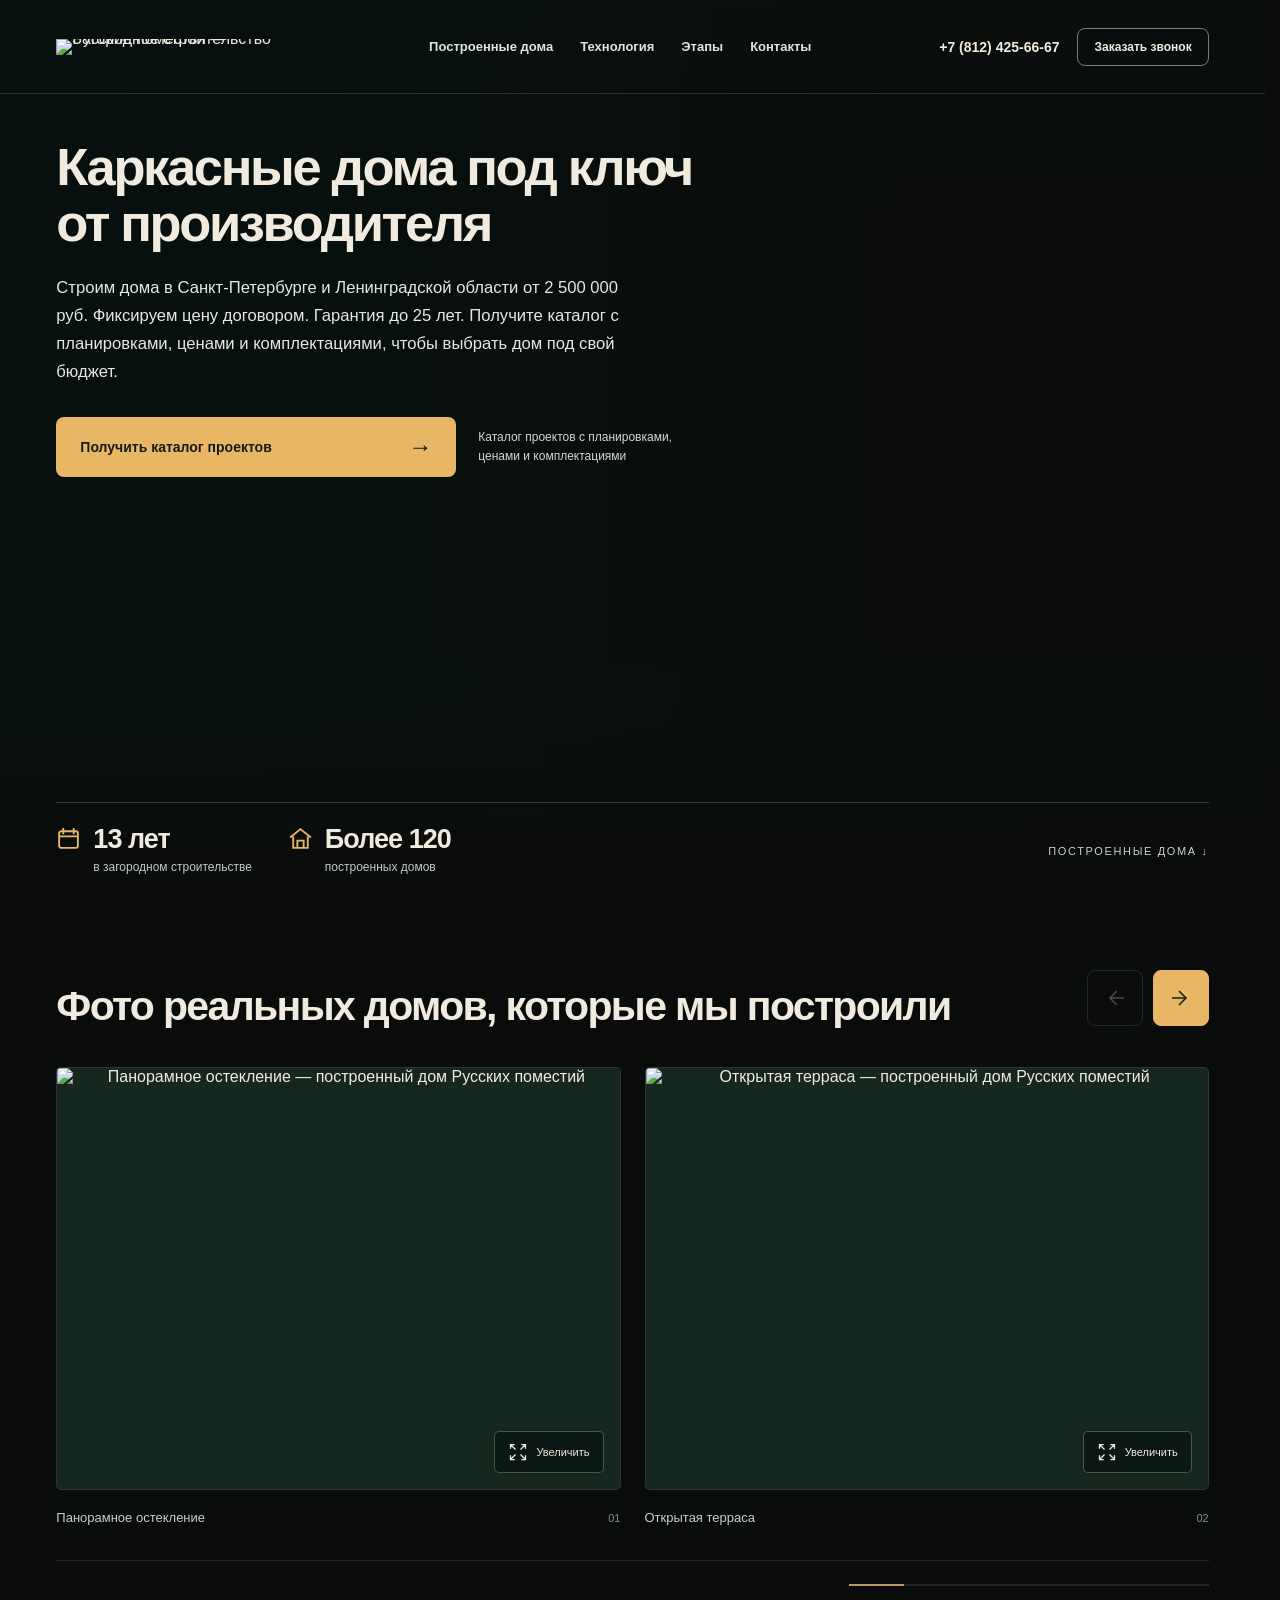
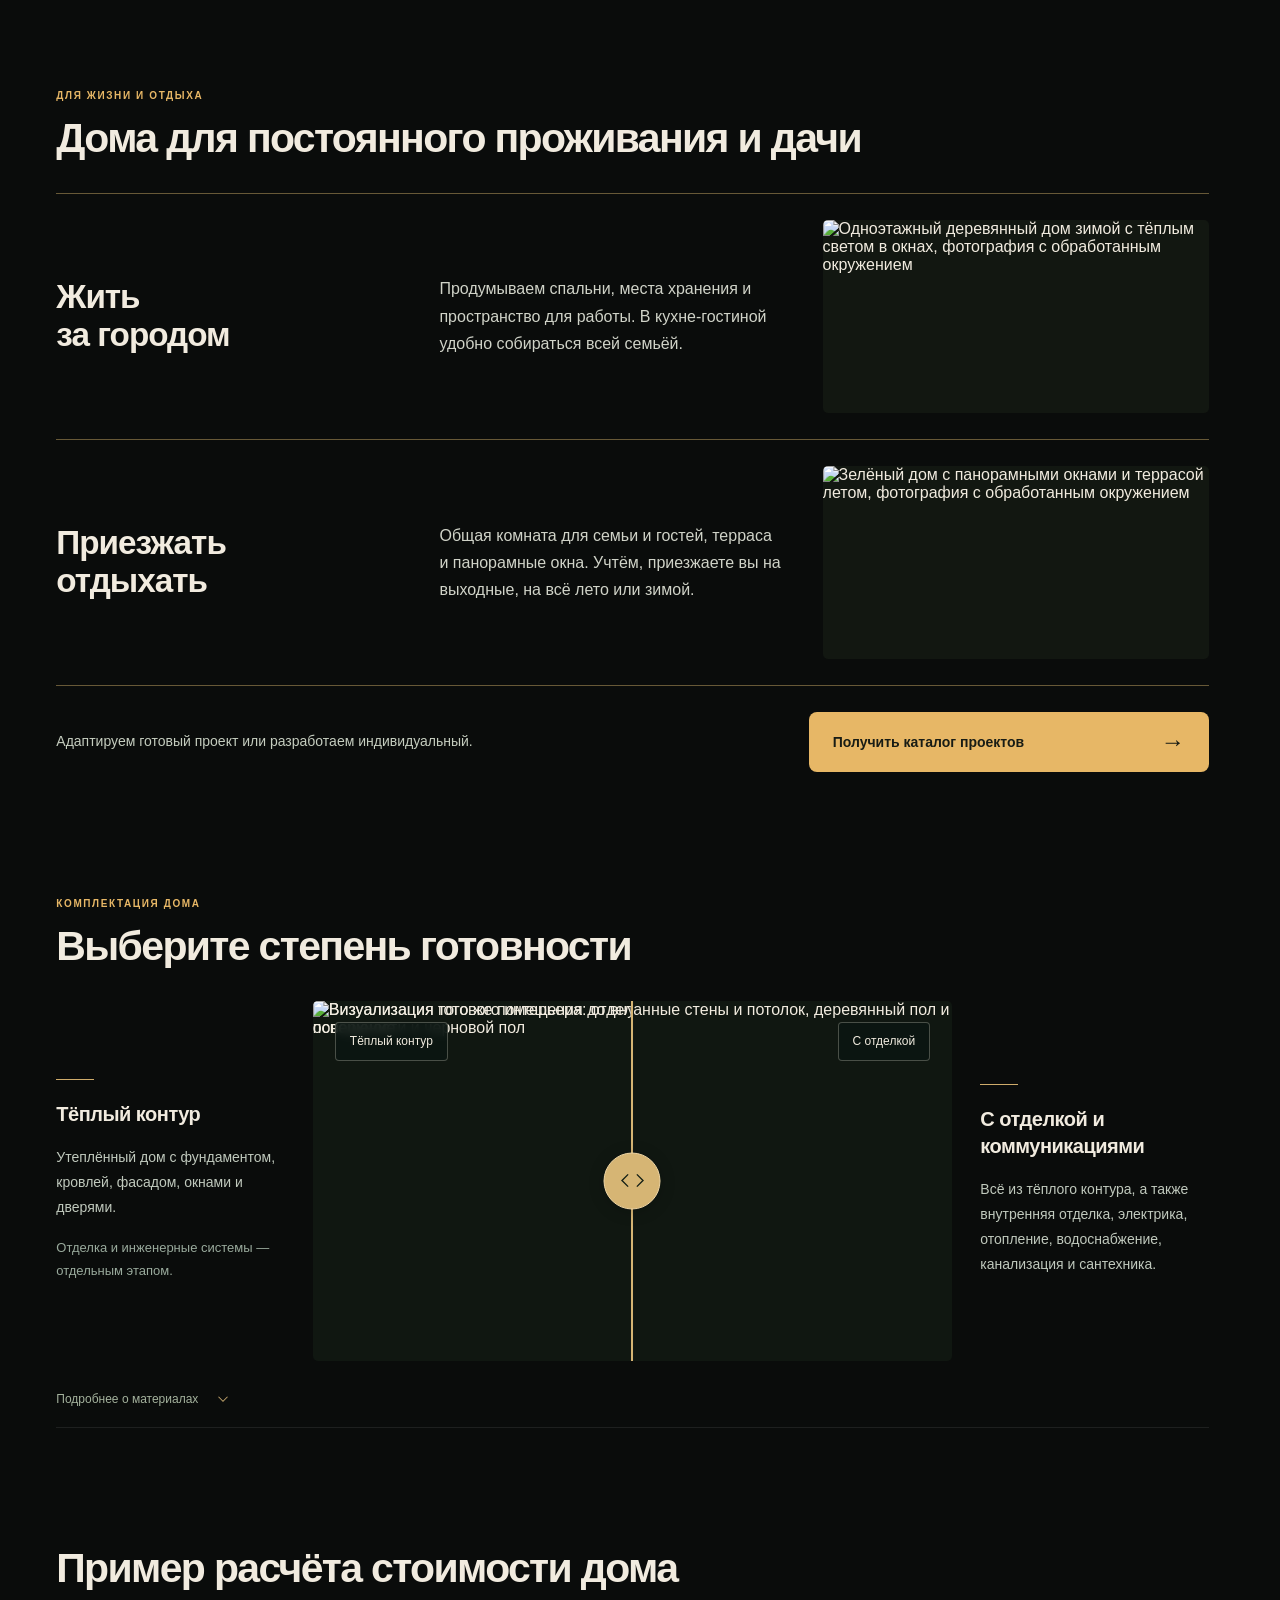
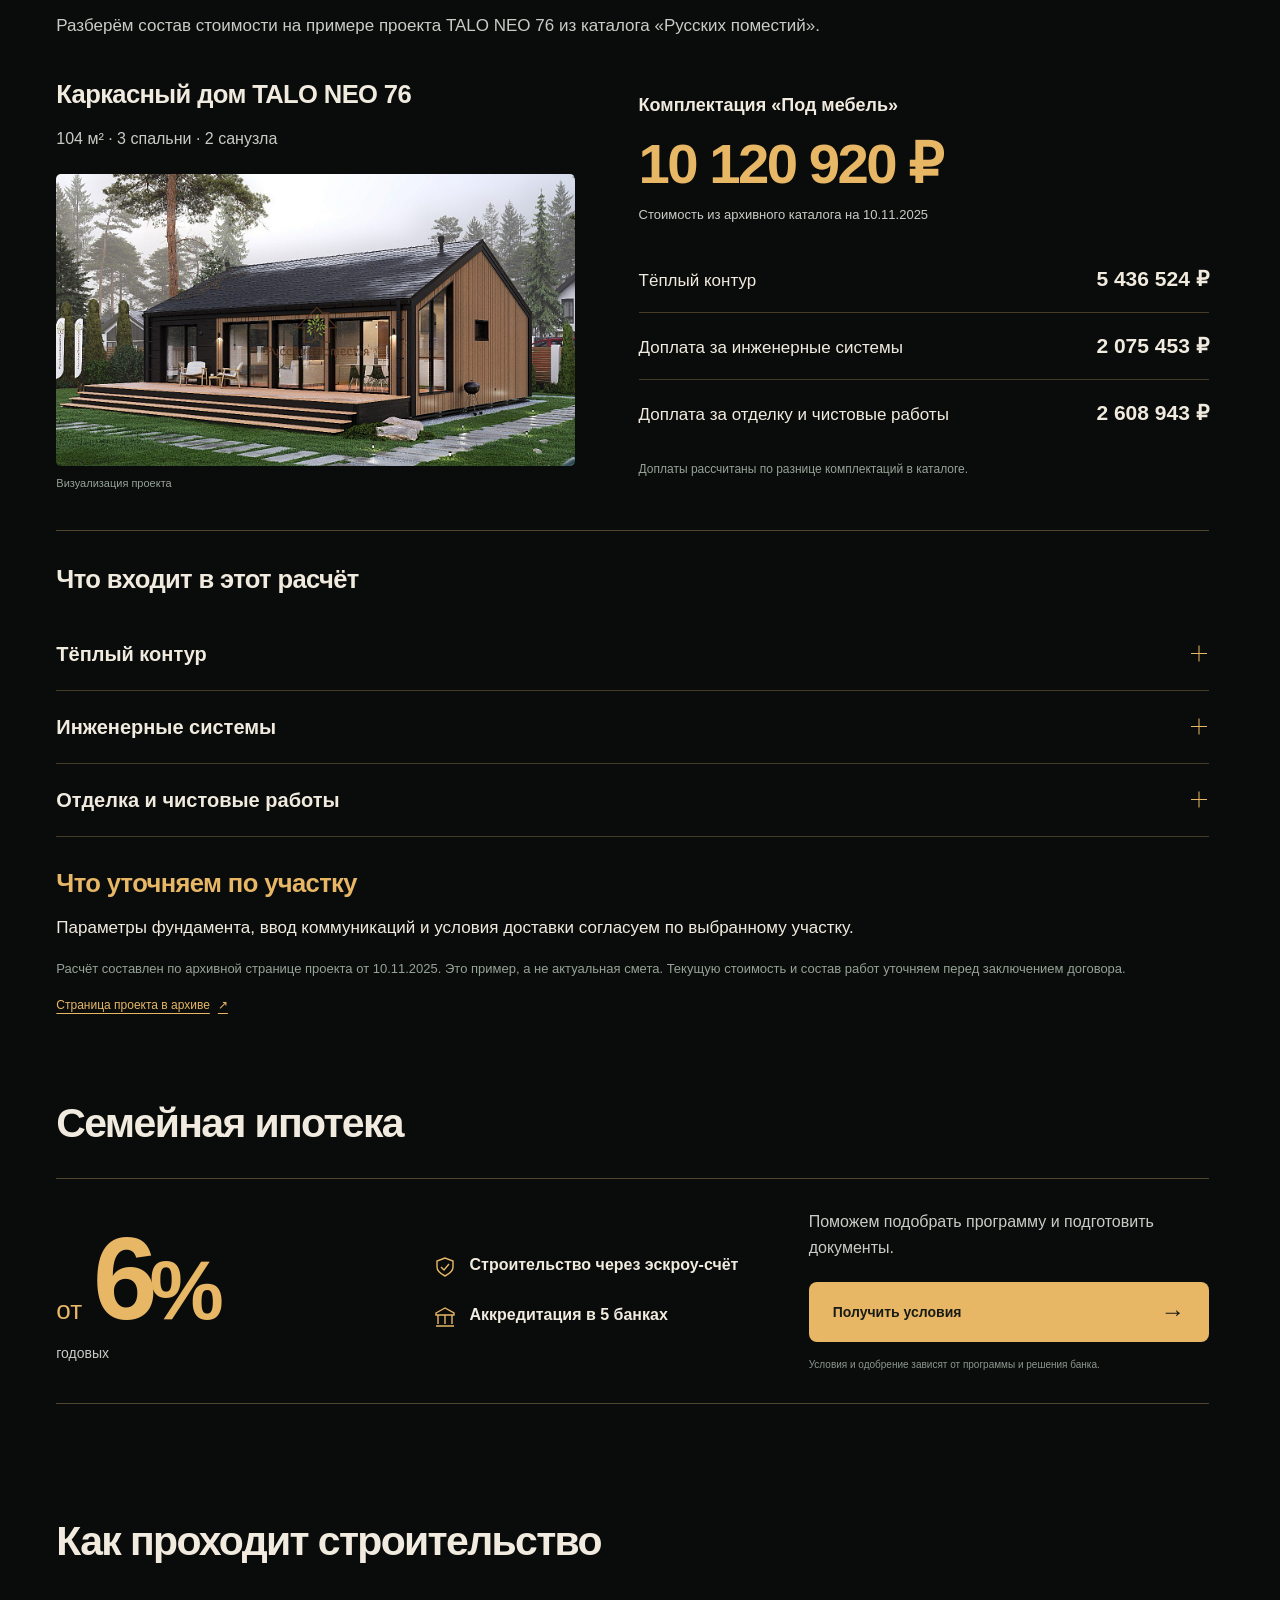
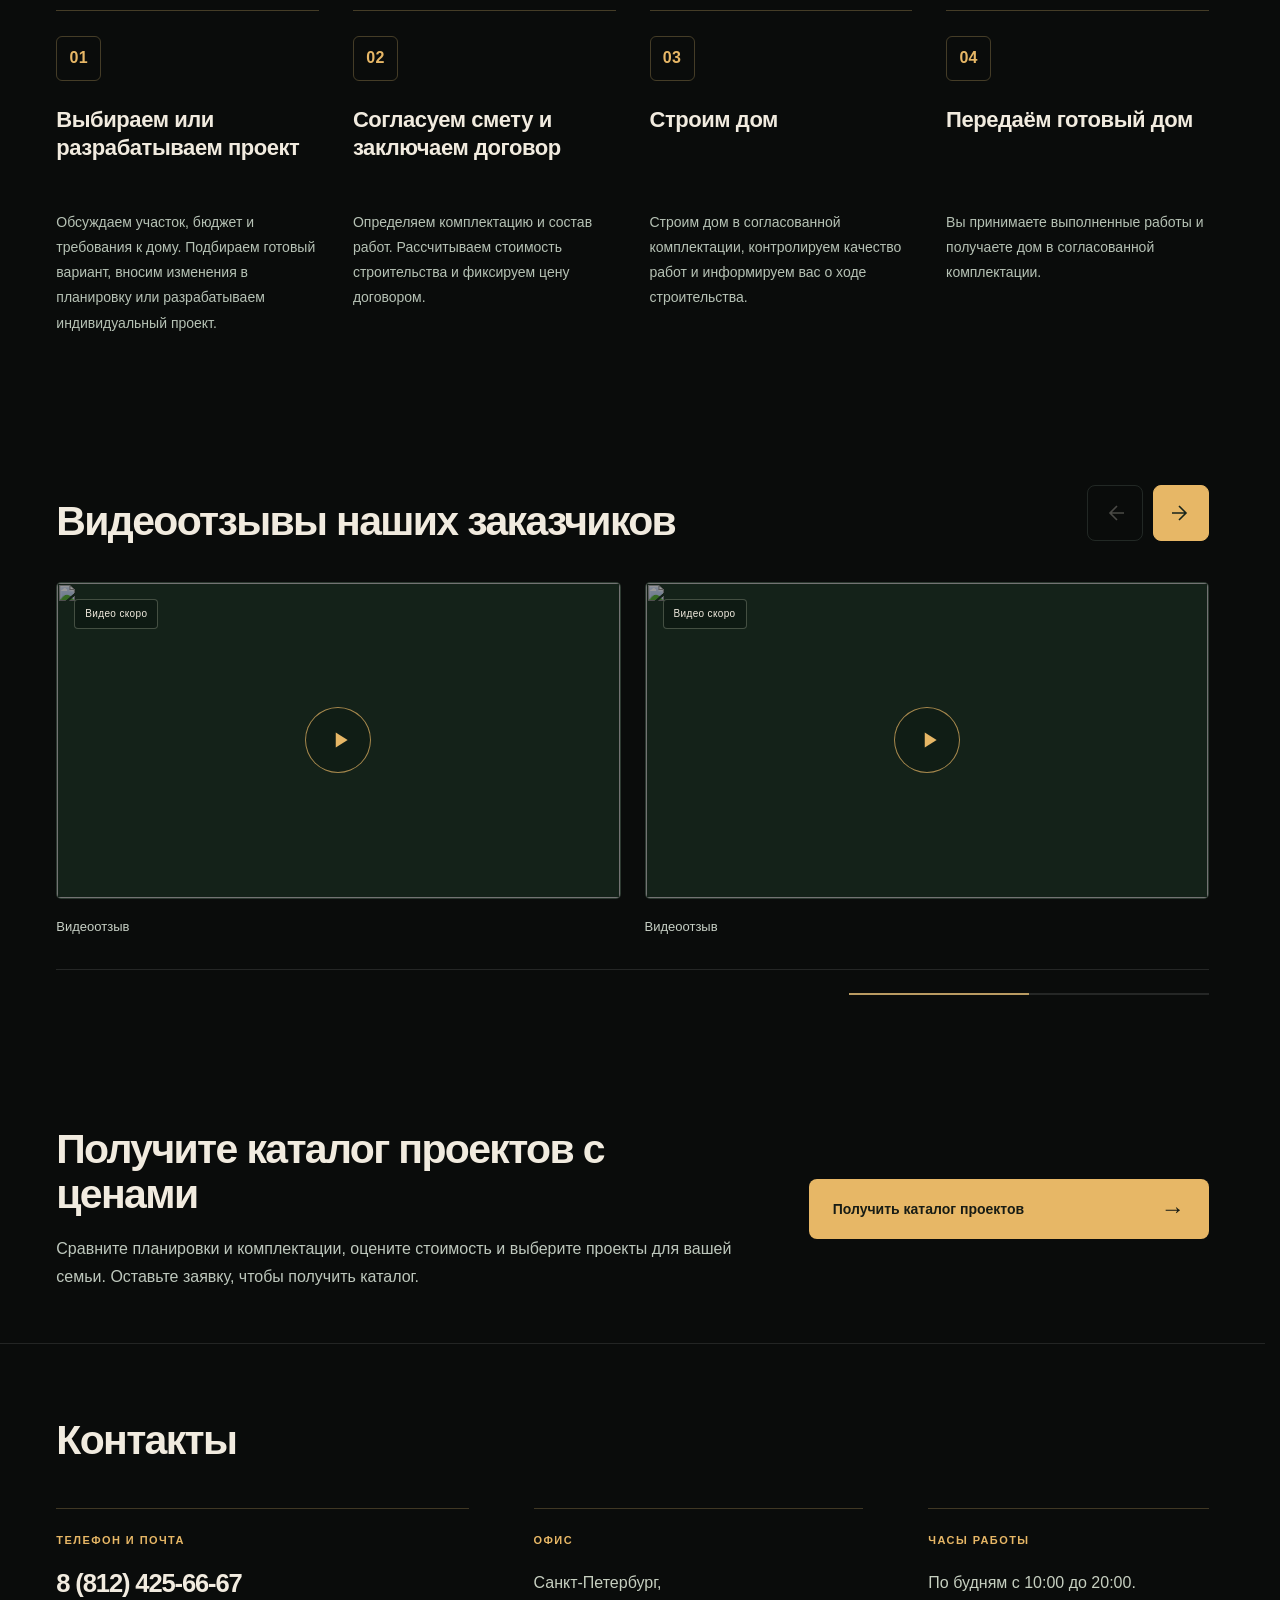
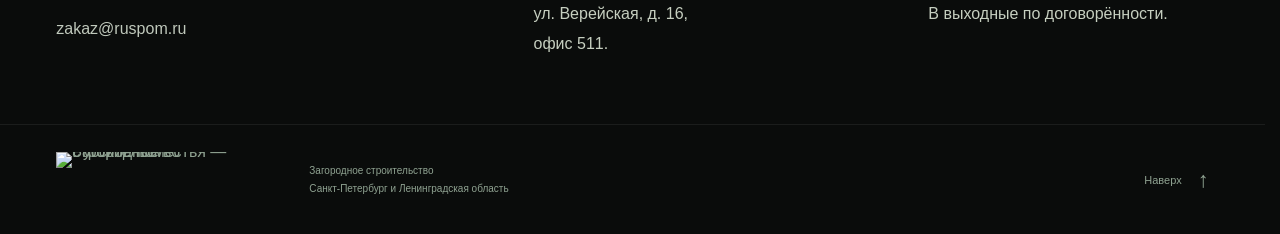
==== commit 7ce5423a: "Base cost example on archived TALO NEO 76 catalogue project" ====
--- a/index.html
+++ b/index.html
@@ -1,4 +1,4 @@
-<!doctype html><html lang="ru"><head><meta charset="utf-8"><meta name="viewport" content="width=device-width,initial-scale=1"><meta name="robots" content="noindex,nofollow"><meta name="theme-color" content="#0a0c0b"><meta name="description" content="Каркасные дома под ключ от производителя. Русские поместья — Санкт-Петербург и Ленинградская область."><title>Каркасные дома под ключ — Русские поместья</title><link rel="preload" as="image" href="assets/cinema/hero-approved.jpg"><link rel="stylesheet" href="assets/cinema.css?v=25"><script src="assets/cinema.js?v=11" defer></script></head><body><a class="skip-link" href="#works">К построенным домам</a><main>
+<!doctype html><html lang="ru"><head><meta charset="utf-8"><meta name="viewport" content="width=device-width,initial-scale=1"><meta name="robots" content="noindex,nofollow"><meta name="theme-color" content="#0a0c0b"><meta name="description" content="Каркасные дома под ключ от производителя. Русские поместья — Санкт-Петербург и Ленинградская область."><title>Каркасные дома под ключ — Русские поместья</title><link rel="preload" as="image" href="assets/cinema/hero-approved.jpg"><link rel="stylesheet" href="assets/cinema.css?v=26"><script src="assets/cinema.js?v=11" defer></script></head><body><a class="skip-link" href="#works">К построенным домам</a><main>
 <section id="home" aria-labelledby="hero-title" class="hero a"><div class="a__photo" style="background-image:url('assets/cinema/hero-approved.jpg')"></div><div class="a__shade"></div><header class="site-header"><a class="brand" href="#home" aria-label="Русские поместья"><img src="assets/cinema/logo-approved.png" alt="Русские поместья — Загородное строительство"></a><nav class="site-nav"><a href="#works">Построенные дома</a><a href="#tech">Технология</a><a href="#stages">Этапы</a><a href="#contacts">Контакты</a></nav><div class="site-contact"><a class="phone" href="tel:+78124256667">+7 (812) 425-66-67</a><a class="callback" href="tel:+78124256667">Заказать звонок</a></div></header><div class="a__inner"><div class="a__copy"><h1 class="display" id="hero-title">Каркасные дома под ключ от производителя</h1><p class="lead">Строим дома в Санкт-Петербурге и Ленинградской области от 2 500 000 руб. Фиксируем цену договором. Гарантия до 25 лет. Получите каталог с планировками, ценами и комплектациями, чтобы выбрать дом под свой бюджет.</p><div class="a__action"><button class="cta" type="button" data-catalog>Получить каталог проектов <span class="arrow">→</span></button><span class="note">Каталог проектов с планировками, ценами и комплектациями</span></div></div><div class="a__bottom"><div class="proof"><div class="proof__item"><svg viewBox="0 0 24 24" fill="none" stroke-width="1.8"><rect x="3" y="5" width="18" height="16" rx="2"/><path d="M7 2v6M17 2v6M3 10h18"/></svg><div><div class="proof__num">13 лет</div><span class="proof__text">в загородном строительстве</span></div></div><div class="proof__item"><svg viewBox="0 0 24 24" fill="none" stroke-width="1.8"><path d="M2 11 12 3l10 8M5 10v11h14V10M9 21v-7h6v7"/></svg><div><div class="proof__num">Более 120</div><span class="proof__text">построенных домов</span></div></div></div><a class="a__scroll" href="#works">Построенные дома ↓</a></div></div></section>
 <section class="works" id="works" aria-labelledby="works-title"><div class="works-container"><div class="works-heading"><h2 class="section-title" id="works-title">Фото реальных домов, которые мы построили</h2><div class="gallery-controls"><div class="gallery-arrows"><button type="button" class="gallery-arrow " data-gallery-prev aria-label="Предыдущая фотография" disabled><svg viewBox="0 0 24 24" width="24" height="24" fill="none" stroke="currentColor" stroke-width="1.6" aria-hidden="true"><path d="M14 5l-7 7 7 7M7 12h14"/></svg></button><button type="button" class="gallery-arrow " data-gallery-next aria-label="Следующая фотография"><svg viewBox="0 0 24 24" width="24" height="24" fill="none" stroke="currentColor" stroke-width="1.6" aria-hidden="true"><path d="M10 5l7 7-7 7M17 12H3"/></svg></button></div></div></div><div class="gallery-window"><ul class="gallery-track" aria-label="Фотографии построенных домов" aria-roledescription="карусель" tabindex="0"><li class="gallery-card" aria-label="Фотография 1 из 13"><figure><button type="button" class="gallery-photo" data-open="0" aria-label="Открыть фотографию 1: Панорамное остекление"><img src="assets/cinema/gallery-lead-08-marked.webp" width="1448" height="1086" alt="Панорамное остекление — построенный дом Русских поместий" loading="lazy" decoding="async" draggable="false"><span class="expand-photo"><svg viewBox="0 0 24 24" width="20" height="20" fill="none" stroke="currentColor" stroke-width="1.5" aria-hidden="true"><path d="M8 3H3v5M16 3h5v5M21 16v5h-5M8 21H3v-5M3 3l6 6M21 3l-6 6M21 21l-6-6M3 21l6-6"/></svg><span>Увеличить</span></span></button><figcaption><span>Панорамное остекление</span><span class="photo-index">01</span></figcaption></figure></li><li class="gallery-card" aria-label="Фотография 2 из 13"><figure><button type="button" class="gallery-photo" data-open="1" aria-label="Открыть фотографию 2: Открытая терраса"><img src="assets/cinema/gallery-lead-14-marked.webp" width="1448" height="1086" alt="Открытая терраса — построенный дом Русских поместий" loading="lazy" decoding="async" draggable="false"><span class="expand-photo"><svg viewBox="0 0 24 24" width="20" height="20" fill="none" stroke="currentColor" stroke-width="1.5" aria-hidden="true"><path d="M8 3H3v5M16 3h5v5M21 16v5h-5M8 21H3v-5M3 3l6 6M21 3l-6 6M21 21l-6-6M3 21l6-6"/></svg><span>Увеличить</span></span></button><figcaption><span>Открытая терраса</span><span class="photo-index">02</span></figcaption></figure></li><li class="gallery-card" aria-label="Фотография 3 из 13"><figure><button type="button" class="gallery-photo" data-open="2" aria-label="Открыть фотографию 3: Терраса вдоль фасада"><img src="assets/cinema/preview-12.webp" width="1920" height="1440" alt="Терраса вдоль фасада — построенный дом Русских поместий" loading="lazy" decoding="async" draggable="false"><span class="expand-photo"><svg viewBox="0 0 24 24" width="20" height="20" fill="none" stroke="currentColor" stroke-width="1.5" aria-hidden="true"><path d="M8 3H3v5M16 3h5v5M21 16v5h-5M8 21H3v-5M3 3l6 6M21 3l-6 6M21 21l-6-6M3 21l6-6"/></svg><span>Увеличить</span></span></button><figcaption><span>Терраса вдоль фасада</span><span class="photo-index">03</span></figcaption></figure></li><li class="gallery-card" aria-label="Фотография 4 из 13"><figure><button type="button" class="gallery-photo" data-open="3" aria-label="Открыть фотографию 4: Дом в зелёном окружении"><img src="assets/cinema/preview-09.webp" width="1920" height="1440" alt="Дом в зелёном окружении — построенный дом Русских поместий" loading="lazy" decoding="async" draggable="false"><span class="expand-photo"><svg viewBox="0 0 24 24" width="20" height="20" fill="none" stroke="currentColor" stroke-width="1.5" aria-hidden="true"><path d="M8 3H3v5M16 3h5v5M21 16v5h-5M8 21H3v-5M3 3l6 6M21 3l-6 6M21 21l-6-6M3 21l6-6"/></svg><span>Увеличить</span></span></button><figcaption><span>Дом в зелёном окружении</span><span class="photo-index">04</span></figcaption></figure></li><li class="gallery-card" aria-label="Фотография 5 из 13"><figure><button type="button" class="gallery-photo" data-open="4" aria-label="Открыть фотографию 5: Деревянный фасад зимой"><img src="assets/cinema/preview-01.webp" width="1920" height="1440" alt="Деревянный фасад зимой — построенный дом Русских поместий" loading="lazy" decoding="async" draggable="false"><span class="expand-photo"><svg viewBox="0 0 24 24" width="20" height="20" fill="none" stroke="currentColor" stroke-width="1.5" aria-hidden="true"><path d="M8 3H3v5M16 3h5v5M21 16v5h-5M8 21H3v-5M3 3l6 6M21 3l-6 6M21 21l-6-6M3 21l6-6"/></svg><span>Увеличить</span></span></button><figcaption><span>Деревянный фасад зимой</span><span class="photo-index">05</span></figcaption></figure></li><li class="gallery-card" aria-label="Фотография 6 из 13"><figure><button type="button" class="gallery-photo" data-open="5" aria-label="Открыть фотографию 6: Крытая терраса"><img src="assets/cinema/preview-07.webp" width="1920" height="1440" alt="Крытая терраса — построенный дом Русских поместий" loading="lazy" decoding="async" draggable="false"><span class="expand-photo"><svg viewBox="0 0 24 24" width="20" height="20" fill="none" stroke="currentColor" stroke-width="1.5" aria-hidden="true"><path d="M8 3H3v5M16 3h5v5M21 16v5h-5M8 21H3v-5M3 3l6 6M21 3l-6 6M21 21l-6-6M3 21l6-6"/></svg><span>Увеличить</span></span></button><figcaption><span>Крытая терраса</span><span class="photo-index">06</span></figcaption></figure></li><li class="gallery-card" aria-label="Фотография 7 из 13"><figure><button type="button" class="gallery-photo" data-open="6" aria-label="Открыть фотографию 7: Высокое остекление фасада"><img src="assets/cinema/preview-10.webp" width="1920" height="1440" alt="Высокое остекление фасада — построенный дом Русских поместий" loading="lazy" decoding="async" draggable="false"><span class="expand-photo"><svg viewBox="0 0 24 24" width="20" height="20" fill="none" stroke="currentColor" stroke-width="1.5" aria-hidden="true"><path d="M8 3H3v5M16 3h5v5M21 16v5h-5M8 21H3v-5M3 3l6 6M21 3l-6 6M21 21l-6-6M3 21l6-6"/></svg><span>Увеличить</span></span></button><figcaption><span>Высокое остекление фасада</span><span class="photo-index">07</span></figcaption></figure></li><li class="gallery-card" aria-label="Фотография 8 из 13"><figure><button type="button" class="gallery-photo" data-open="7" aria-label="Открыть фотографию 8: Панорамный фасад"><img src="assets/cinema/preview-11.webp" width="1920" height="1440" alt="Панорамный фасад — построенный дом Русских поместий" loading="lazy" decoding="async" draggable="false"><span class="expand-photo"><svg viewBox="0 0 24 24" width="20" height="20" fill="none" stroke="currentColor" stroke-width="1.5" aria-hidden="true"><path d="M8 3H3v5M16 3h5v5M21 16v5h-5M8 21H3v-5M3 3l6 6M21 3l-6 6M21 21l-6-6M3 21l6-6"/></svg><span>Увеличить</span></span></button><figcaption><span>Панорамный фасад</span><span class="photo-index">08</span></figcaption></figure></li><li class="gallery-card" aria-label="Фотография 9 из 13"><figure><button type="button" class="gallery-photo" data-open="8" aria-label="Открыть фотографию 9: Фасад в вечернем освещении"><img src="assets/cinema/preview-06.webp" width="1920" height="1440" alt="Фасад в вечернем освещении — построенный дом Русских поместий" loading="lazy" decoding="async" draggable="false"><span class="expand-photo"><svg viewBox="0 0 24 24" width="20" height="20" fill="none" stroke="currentColor" stroke-width="1.5" aria-hidden="true"><path d="M8 3H3v5M16 3h5v5M21 16v5h-5M8 21H3v-5M3 3l6 6M21 3l-6 6M21 21l-6-6M3 21l6-6"/></svg><span>Увеличить</span></span></button><figcaption><span>Фасад в вечернем освещении</span><span class="photo-index">09</span></figcaption></figure></li><li class="gallery-card" aria-label="Фотография 10 из 13"><figure><button type="button" class="gallery-photo" data-open="9" aria-label="Открыть фотографию 10: Дом с крыльцом"><img src="assets/cinema/preview-13.webp" width="1920" height="1440" alt="Дом с крыльцом — построенный дом Русских поместий" loading="lazy" decoding="async" draggable="false"><span class="expand-photo"><svg viewBox="0 0 24 24" width="20" height="20" fill="none" stroke="currentColor" stroke-width="1.5" aria-hidden="true"><path d="M8 3H3v5M16 3h5v5M21 16v5h-5M8 21H3v-5M3 3l6 6M21 3l-6 6M21 21l-6-6M3 21l6-6"/></svg><span>Увеличить</span></span></button><figcaption><span>Дом с крыльцом</span><span class="photo-index">10</span></figcaption></figure></li><li class="gallery-card" aria-label="Фотография 11 из 13"><figure><button type="button" class="gallery-photo" data-open="10" aria-label="Открыть фотографию 11: Дом с крытой террасой"><img src="assets/cinema/preview-05.webp" width="1920" height="1440" alt="Дом с крытой террасой — построенный дом Русских поместий" loading="lazy" decoding="async" draggable="false"><span class="expand-photo"><svg viewBox="0 0 24 24" width="20" height="20" fill="none" stroke="currentColor" stroke-width="1.5" aria-hidden="true"><path d="M8 3H3v5M16 3h5v5M21 16v5h-5M8 21H3v-5M3 3l6 6M21 3l-6 6M21 21l-6-6M3 21l6-6"/></svg><span>Увеличить</span></span></button><figcaption><span>Дом с крытой террасой</span><span class="photo-index">11</span></figcaption></figure></li><li class="gallery-card" aria-label="Фотография 12 из 13"><figure><button type="button" class="gallery-photo" data-open="11" aria-label="Открыть фотографию 12: Одноэтажный дом зимой"><img src="assets/cinema/preview-02.webp" width="1920" height="1440" alt="Одноэтажный дом зимой — построенный дом Русских поместий" loading="lazy" decoding="async" draggable="false"><span class="expand-photo"><svg viewBox="0 0 24 24" width="20" height="20" fill="none" stroke="currentColor" stroke-width="1.5" aria-hidden="true"><path d="M8 3H3v5M16 3h5v5M21 16v5h-5M8 21H3v-5M3 3l6 6M21 3l-6 6M21 21l-6-6M3 21l6-6"/></svg><span>Увеличить</span></span></button><figcaption><span>Одноэтажный дом зимой</span><span class="photo-index">12</span></figcaption></figure></li><li class="gallery-card" aria-label="Фотография 13 из 13"><figure><button type="button" class="gallery-photo" data-open="12" aria-label="Открыть фотографию 13: Дом зимой"><img src="assets/cinema/preview-03.webp" width="1920" height="1440" alt="Дом зимой — построенный дом Русских поместий" loading="lazy" decoding="async" draggable="false"><span class="expand-photo"><svg viewBox="0 0 24 24" width="20" height="20" fill="none" stroke="currentColor" stroke-width="1.5" aria-hidden="true"><path d="M8 3H3v5M16 3h5v5M21 16v5h-5M8 21H3v-5M3 3l6 6M21 3l-6 6M21 21l-6-6M3 21l6-6"/></svg><span>Увеличить</span></span></button><figcaption><span>Дом зимой</span><span class="photo-index">13</span></figcaption></figure></li></ul></div><div class="gallery-bottom"><div class="gallery-progress" aria-hidden="true"><span></span></div></div></div></section>
 
@@ -50,30 +50,36 @@
 <section class="cost-example content-section" id="cost" aria-labelledby="cost-title">
  <div class="section-container">
   <h2 class="section-title" id="cost-title">Пример расчёта стоимости дома</h2>
-  <p class="cost-intro">Для примера возьмём одноэтажный дом площадью 90 м² с двумя спальнями и кухней-гостиной.</p>
+  <p class="cost-intro">Разберём состав стоимости на примере проекта TALO NEO 76 из каталога «Русских поместий».</p>
   <div class="cost-overview">
    <div class="cost-house">
-    <h3>Дом для постоянного проживания · 90 м²</h3>
-    <p class="cost-house-description">Один этаж, две спальни и кухня-гостиная</p>
-    <p class="cost-total">5&nbsp;900&nbsp;000&nbsp;₽</p>
-    <p class="cost-total-caption">С отделкой и инженерными системами</p>
+    <h3>Каркасный дом TALO NEO 76</h3>
+    <p class="cost-house-description">104 м² · 3 спальни · 2 санузла</p>
+    <figure class="cost-project-photo"><img src="assets/cinema/talo-neo-76-project.jpg" width="640" height="360" alt="Визуализация проекта каркасного дома TALO NEO 76 из каталога Русских поместий" loading="lazy" decoding="async"><figcaption>Визуализация проекта</figcaption></figure>
    </div>
-   <dl class="cost-breakdown">
-    <div><dt>Тёплый контур</dt><dd>3&nbsp;900&nbsp;000&nbsp;₽</dd></div>
-    <div><dt>Внутренняя отделка</dt><dd>1&nbsp;100&nbsp;000&nbsp;₽</dd></div>
-    <div><dt>Инженерные системы</dt><dd>900&nbsp;000&nbsp;₽</dd></div>
-   </dl>
+   <div class="cost-estimate">
+    <p class="cost-total-label">Комплектация «Под мебель»</p>
+    <p class="cost-total">10&nbsp;120&nbsp;920&nbsp;₽</p>
+    <p class="cost-total-caption">Стоимость из архивного каталога на 10.11.2025</p>
+    <dl class="cost-breakdown">
+     <div><dt>Тёплый контур</dt><dd>5&nbsp;436&nbsp;524&nbsp;₽</dd></div>
+     <div><dt>Доплата за инженерные системы</dt><dd>2&nbsp;075&nbsp;453&nbsp;₽</dd></div>
+     <div><dt>Доплата за отделку и чистовые работы</dt><dd>2&nbsp;608&nbsp;943&nbsp;₽</dd></div>
+    </dl>
+    <p class="cost-calculation-note">Доплаты рассчитаны по разнице комплектаций в каталоге.</p>
+   </div>
   </div>
   <div class="cost-inclusions">
    <h3>Что входит в этот расчёт</h3>
-   <details class="cost-detail"><summary>Тёплый контур<span class="cost-toggle" aria-hidden="true"></span></summary><div class="cost-detail-copy"><p>Фундамент, силовой каркас, утепление пола, стен и кровли. Фасад, кровельное покрытие, окна и входная дверь.</p></div></details>
-   <details class="cost-detail"><summary>Внутренняя отделка<span class="cost-toggle" aria-hidden="true"></span></summary><div class="cost-detail-copy"><p>Отделка стен и потолков, напольные покрытия. Межкомнатные двери, плинтусы и наличники.</p></div></details>
-   <details class="cost-detail"><summary>Инженерные системы<span class="cost-toggle" aria-hidden="true"></span></summary><div class="cost-detail-copy"><p>Электропроводка, щит, розетки и выключатели. Отопление, разводка водоснабжения и канализации внутри дома, сантехника.</p></div></details>
+   <details class="cost-detail"><summary>Тёплый контур<span class="cost-toggle" aria-hidden="true"></span></summary><div class="cost-detail-copy"><p>Железобетонные сваи, каркас из сухой строганой доски, металлочерепица и водосточная система, окна Veka SoftLine. Фасад и свесы кровли — окрашенная доска. Включены утепление стен, перегородок, перекрытия и кровли, ветрозащита, пароизоляция с проклейкой, доставка и сборка материалов.</p></div></details>
+   <details class="cost-detail"><summary>Инженерные системы<span class="cost-toggle" aria-hidden="true"></span></summary><div class="cost-detail-copy"><p>Водяной тёплый пол, полусухая стяжка, черновая электрика и щит, точки водоснабжения и канализации, проходные элементы вентиляции. Котельная с электрическим котлом, бойлером и насосами. Станция локальной очистки «Аэробокс».</p></div></details>
+   <details class="cost-detail"><summary>Отделка и чистовые работы<span class="cost-toggle" aria-hidden="true"></span></summary><div class="cost-detail-copy"><p>Окрашенная вагонка на стенах, натяжные потолки, кварцвиниловое покрытие, межкомнатные двери. Керамогранит на полу и стенах в мокрых зонах. Розетки, выключатели, светильники и сантехнические приборы.</p></div></details>
   </div>
   <div class="cost-exclusions">
-   <h3>Что рассчитываем отдельно</h3>
-   <p>Скважина, септик, подключение электричества, подготовка участка и доставка.</p>
-   <p class="cost-disclaimer">Расчёт приведён для примера. Точную стоимость определяем по выбранному проекту, комплектации и условиям участка.</p>
+   <h3>Что уточняем по участку</h3>
+   <p>Параметры фундамента, ввод коммуникаций и условия доставки согласуем по выбранному участку.</p>
+   <p class="cost-disclaimer">Расчёт составлен по архивной странице проекта от 10.11.2025. Это пример, а не актуальная смета. Текущую стоимость и состав работ уточняем перед заключением договора.</p>
+   <a class="cost-source" href="https://web.archive.org/web/20251110172227/https://russkie-pomestya.ru/karkasnye-doma/talo-neo-76/" target="_blank" rel="noopener noreferrer">Страница проекта в архиве <span aria-hidden="true">↗</span></a>
   </div>
  </div>
 </section>
--- a/assets/cinema.css
+++ b/assets/cinema.css
@@ -80,3 +80,8 @@
 .cost-example{padding:48px 0 56px}.cost-intro{font-size:17px;line-height:1.75;color:var(--muted);max-width:860px;margin:20px 0 0}.cost-example h2{max-width:1450px}.cost-overview{display:grid;grid-template-columns:minmax(0,1fr) minmax(0,1.1fr);gap:64px;align-items:center;margin-top:38px;padding-bottom:38px;border-bottom:1px solid #c4a56560}.cost-house{min-width:0}.cost-house h3{font-size:clamp(23px,2vw,32px);line-height:1.25;letter-spacing:-.025em;font-weight:600;max-width:580px;margin:0}.cost-house-description{font-size:16px;line-height:1.7;color:var(--muted);margin:14px 0 0}.cost-total{font-size:clamp(44px,5vw,80px);line-height:1.1;letter-spacing:-.045em;font-weight:800;white-space:nowrap;color:var(--gold);margin:26px 0 10px}.cost-total-caption{font-size:16px;line-height:1.6;color:var(--muted);margin:0}.cost-breakdown{margin:0;min-width:0}.cost-breakdown>div{display:grid;grid-template-columns:minmax(0,1fr) auto;gap:20px;align-items:baseline;padding:24px 0;border-bottom:1px solid #c4a56550}.cost-breakdown>div:last-child{border-bottom:0}.cost-breakdown dt{font-size:20px;line-height:1.45}.cost-breakdown dd{font-size:24px;line-height:1.45;font-weight:600;white-space:nowrap;margin:0}.cost-inclusions{padding-top:32px}.cost-inclusions>h3,.cost-exclusions>h3{font-size:clamp(23px,2vw,30px);line-height:1.3;letter-spacing:-.025em;font-weight:600;margin:0 0 22px}.cost-detail{border-bottom:1px solid #c4a56550}.cost-detail summary{display:flex;align-items:center;justify-content:space-between;gap:24px;list-style:none;cursor:pointer;padding:22px 0;font-size:20px;line-height:1.4;font-weight:600}.cost-detail summary::-webkit-details-marker{display:none}.cost-detail summary:hover{color:var(--gold)}.cost-detail summary:focus-visible{outline:2px solid var(--gold);outline-offset:4px;border-radius:2px}.cost-toggle{position:relative;width:20px;height:20px;flex:none;color:var(--gold)}.cost-toggle::before,.cost-toggle::after{content:"";position:absolute;left:2px;right:2px;top:9px;height:1px;background:currentColor}.cost-toggle::after{transform:rotate(90deg)}.cost-detail[open] .cost-toggle::after{display:none}.cost-detail-copy{padding:0 56px 24px 0}.cost-detail-copy p{max-width:880px;font-size:17px;line-height:1.8;color:var(--muted);margin:0}.cost-exclusions{padding-top:30px}.cost-exclusions>h3{color:var(--gold);margin-bottom:12px}.cost-exclusions>p{font-size:17px;line-height:1.75;color:var(--cream);margin:0}.cost-exclusions .cost-disclaimer{font-size:13px;line-height:1.7;color:#96a397;margin-top:16px}
 @media(max-width:1100px){.cost-overview{gap:32px}.cost-breakdown dt{font-size:16px}.cost-breakdown dd{font-size:18px}.cost-breakdown>div{gap:16px}.cost-house-description,.cost-total-caption{font-size:14px}}
 @media(max-width:780px){.cost-example{padding:32px 0 38px}.cost-intro{font-size:15px;margin-top:16px}.cost-overview{grid-template-columns:minmax(0,1fr);gap:24px;margin-top:26px;padding-bottom:24px}.cost-house h3{font-size:23px}.cost-house-description{margin-top:12px}.cost-total{font-size:clamp(42px,10.5vw,68px);margin-top:22px}.cost-breakdown>div{padding:16px 0}.cost-breakdown dt{font-size:15px}.cost-breakdown dd{font-size:17px}.cost-inclusions{padding-top:24px}.cost-inclusions>h3,.cost-exclusions>h3{font-size:23px;margin-bottom:16px}.cost-detail summary{font-size:17px;padding:19px 0;gap:16px}.cost-detail-copy{padding:0 28px 20px 0}.cost-detail-copy p{font-size:15px;line-height:1.75}.cost-exclusions{padding-top:24px}.cost-exclusions>h3{margin-bottom:12px}.cost-exclusions>p{font-size:15px}.cost-exclusions .cost-disclaimer{font-size:12px;margin-top:14px}}
+
+/* Named catalogue project, with dated source prices and its own archived rendering. */
+.cost-project-photo{margin:22px 0 0}.cost-project-photo img{display:block;width:100%;height:auto;aspect-ratio:16/9;object-fit:contain;border-radius:5px}.cost-project-photo figcaption{font-size:11px;line-height:1.6;color:#96a397;margin-top:9px}.cost-estimate{min-width:0}.cost-total-label{font-size:18px;line-height:1.5;font-weight:600;margin:0}.cost-estimate .cost-total{font-size:clamp(40px,4.4vw,76px);margin:14px 0 10px}.cost-estimate .cost-total-caption{font-size:13px}.cost-estimate .cost-breakdown{margin-top:20px}.cost-estimate .cost-breakdown>div{padding:18px 0}.cost-estimate .cost-breakdown dt{font-size:17px}.cost-estimate .cost-breakdown dd{font-size:21px}.cost-calculation-note{font-size:12px;line-height:1.7;color:#96a397;margin:12px 0 0}.cost-source{display:inline-flex;align-items:center;gap:8px;font-size:12px;line-height:1.7;color:var(--gold);margin-top:14px;text-decoration:underline;text-underline-offset:4px}.cost-source:focus-visible{outline:2px solid var(--gold);outline-offset:4px}
+@media(max-width:1100px){.cost-estimate .cost-breakdown dt{font-size:15px}.cost-estimate .cost-breakdown dd{font-size:17px}.cost-overview{align-items:start}}
+@media(max-width:780px){.cost-project-photo{margin-top:18px}.cost-estimate .cost-total{font-size:clamp(32px,9vw,56px)}.cost-estimate .cost-breakdown>div{padding:16px 0}.cost-total-label{font-size:17px}}
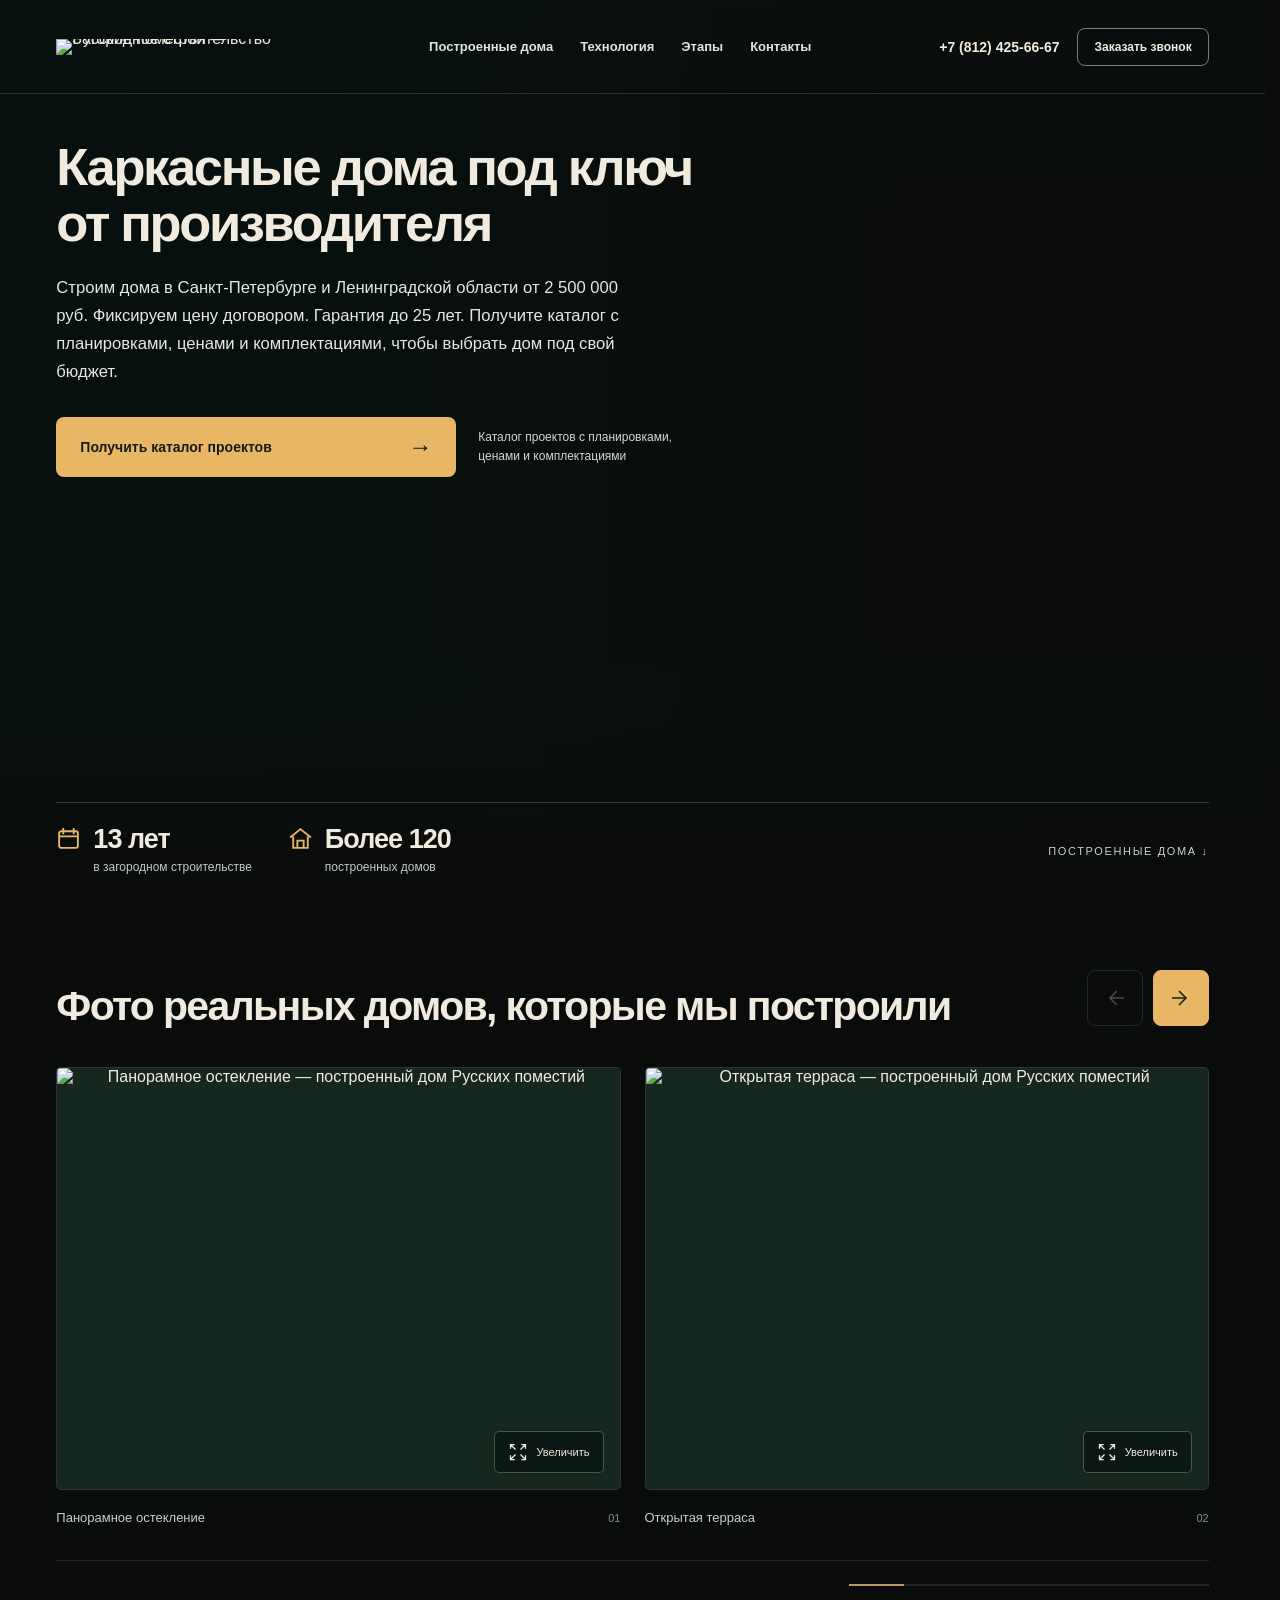
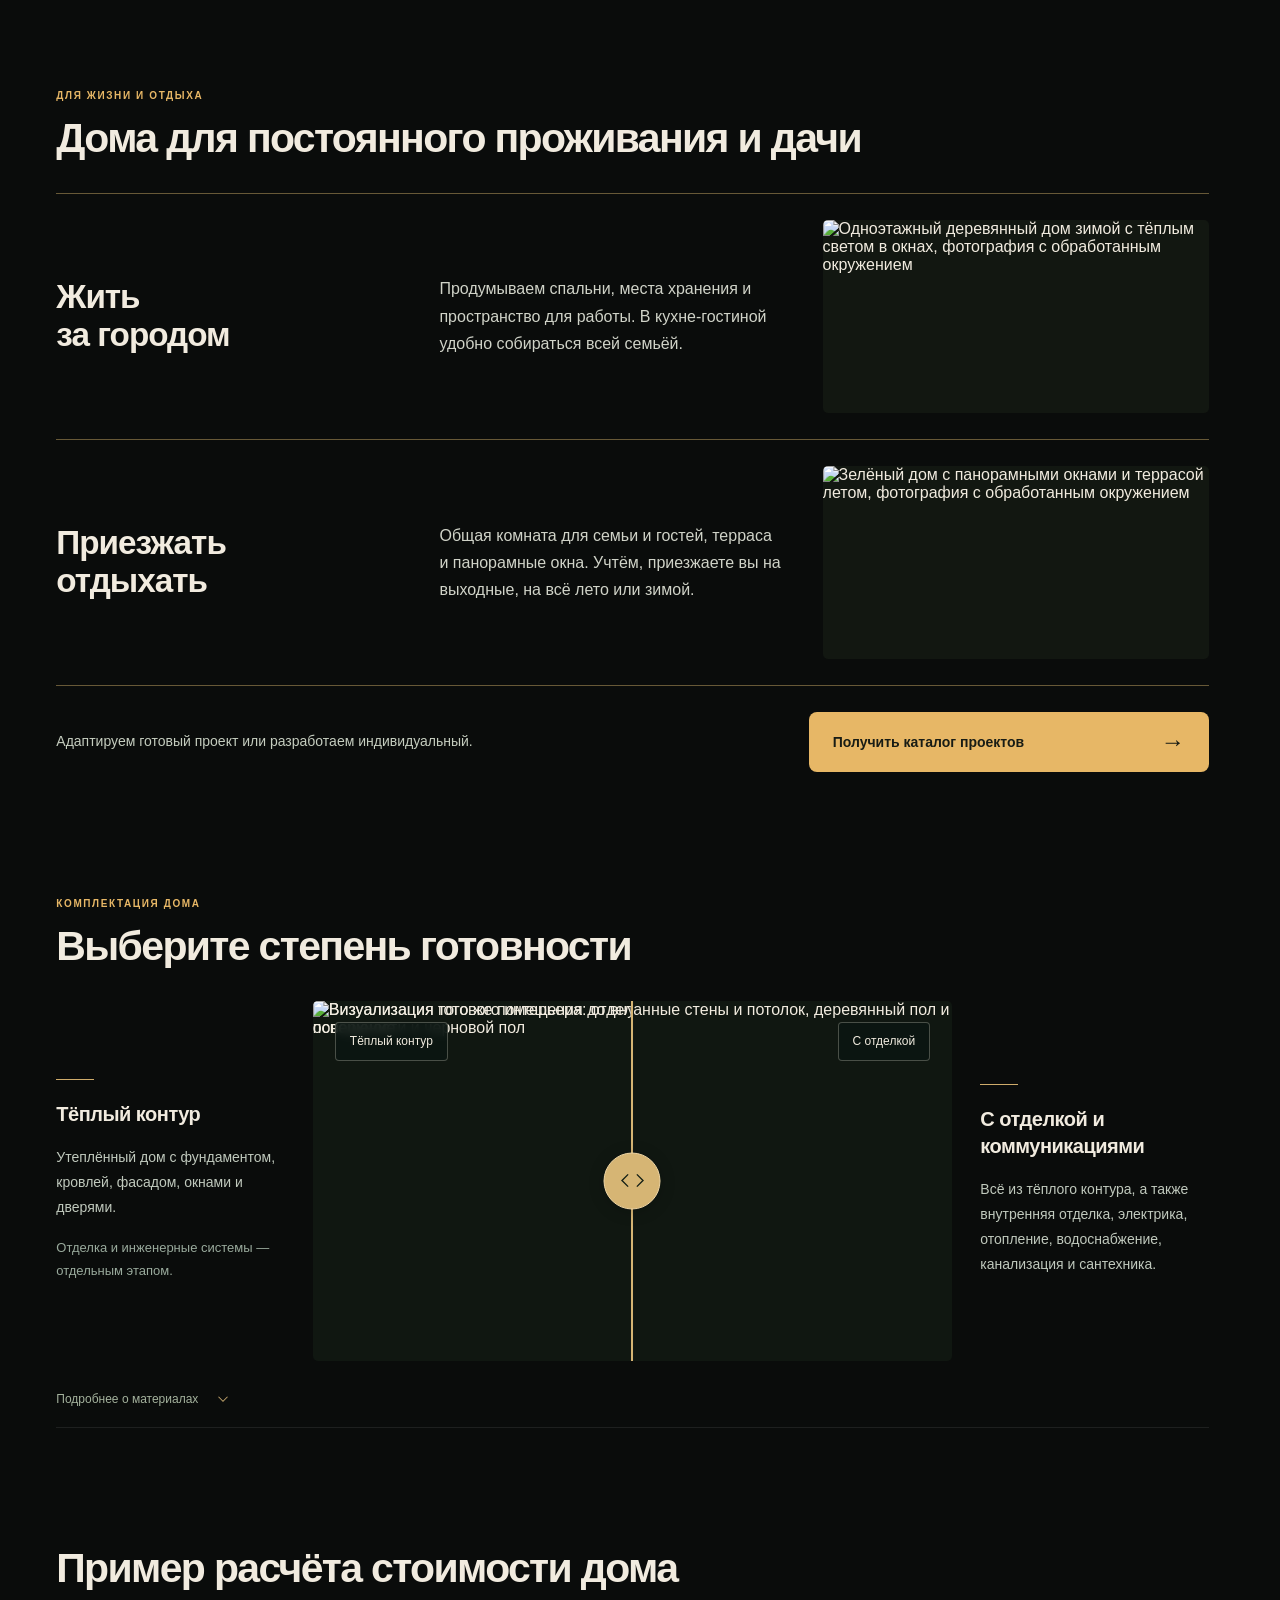
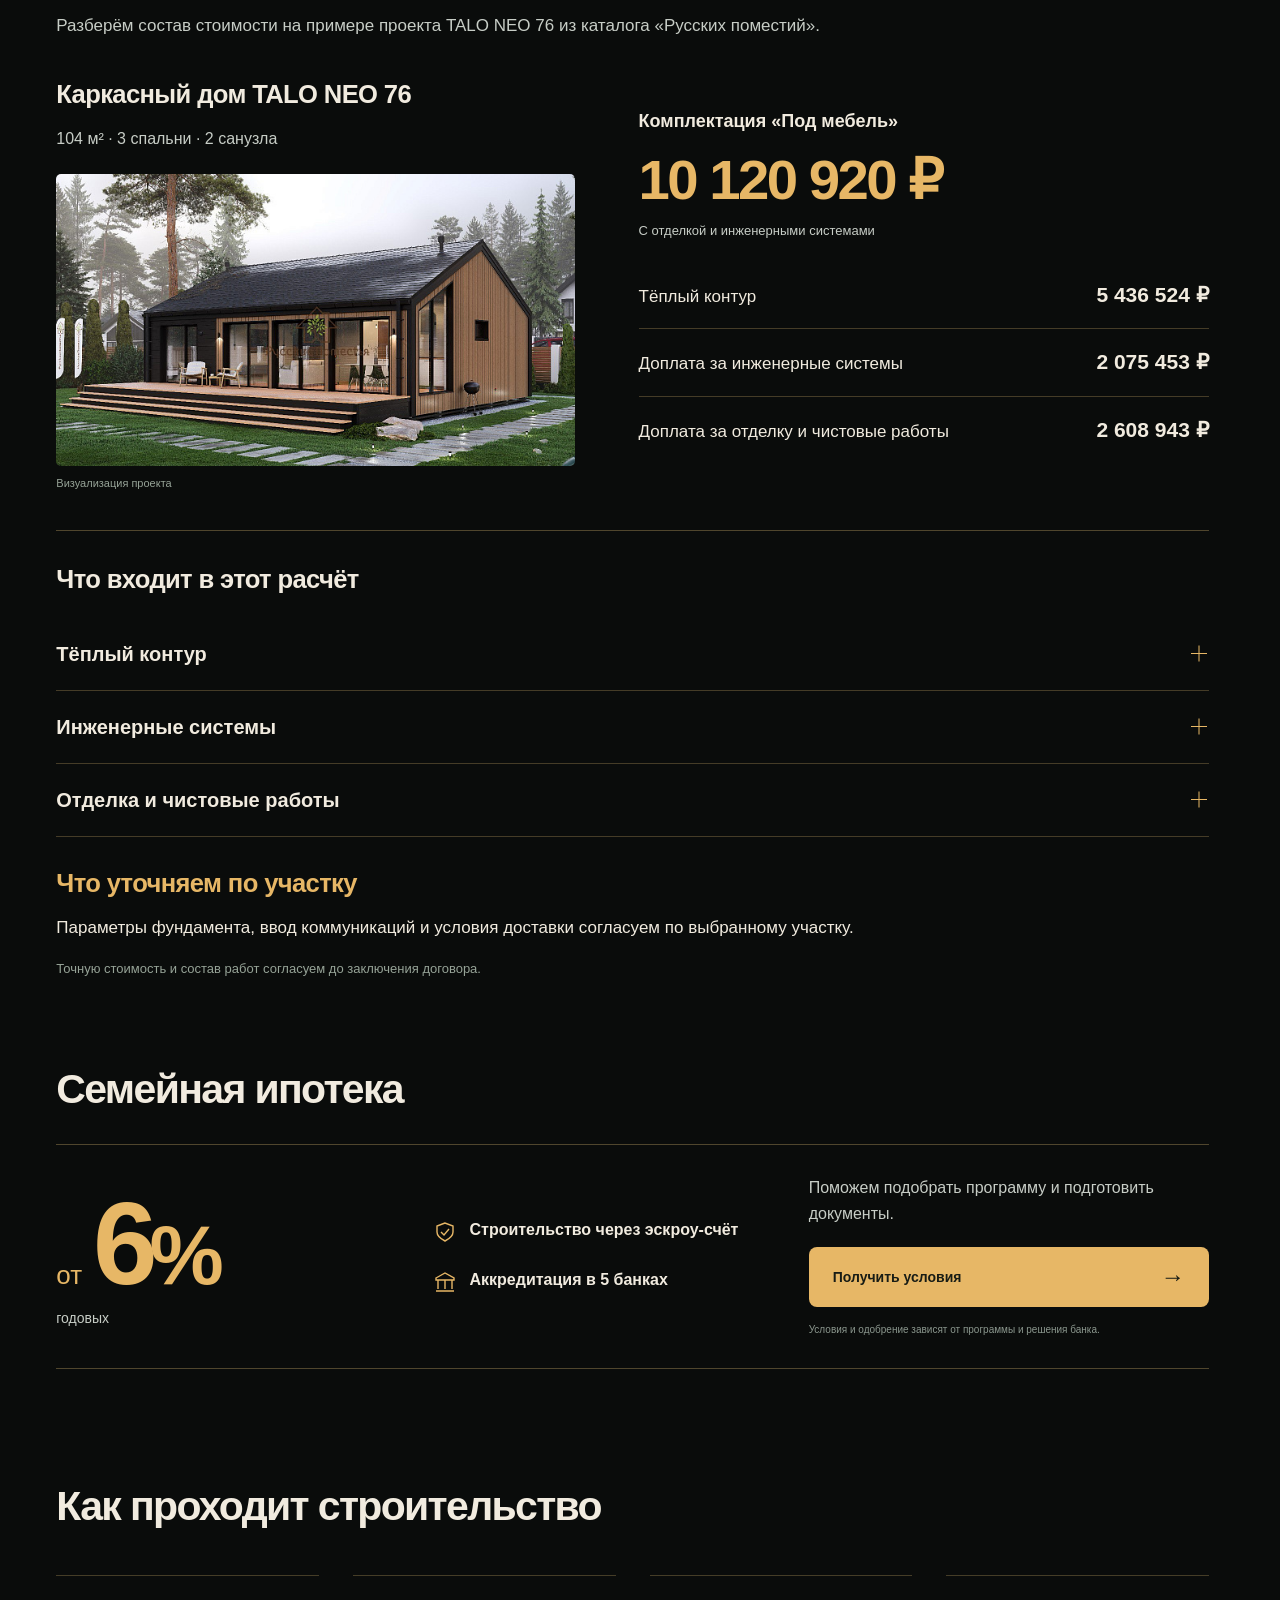
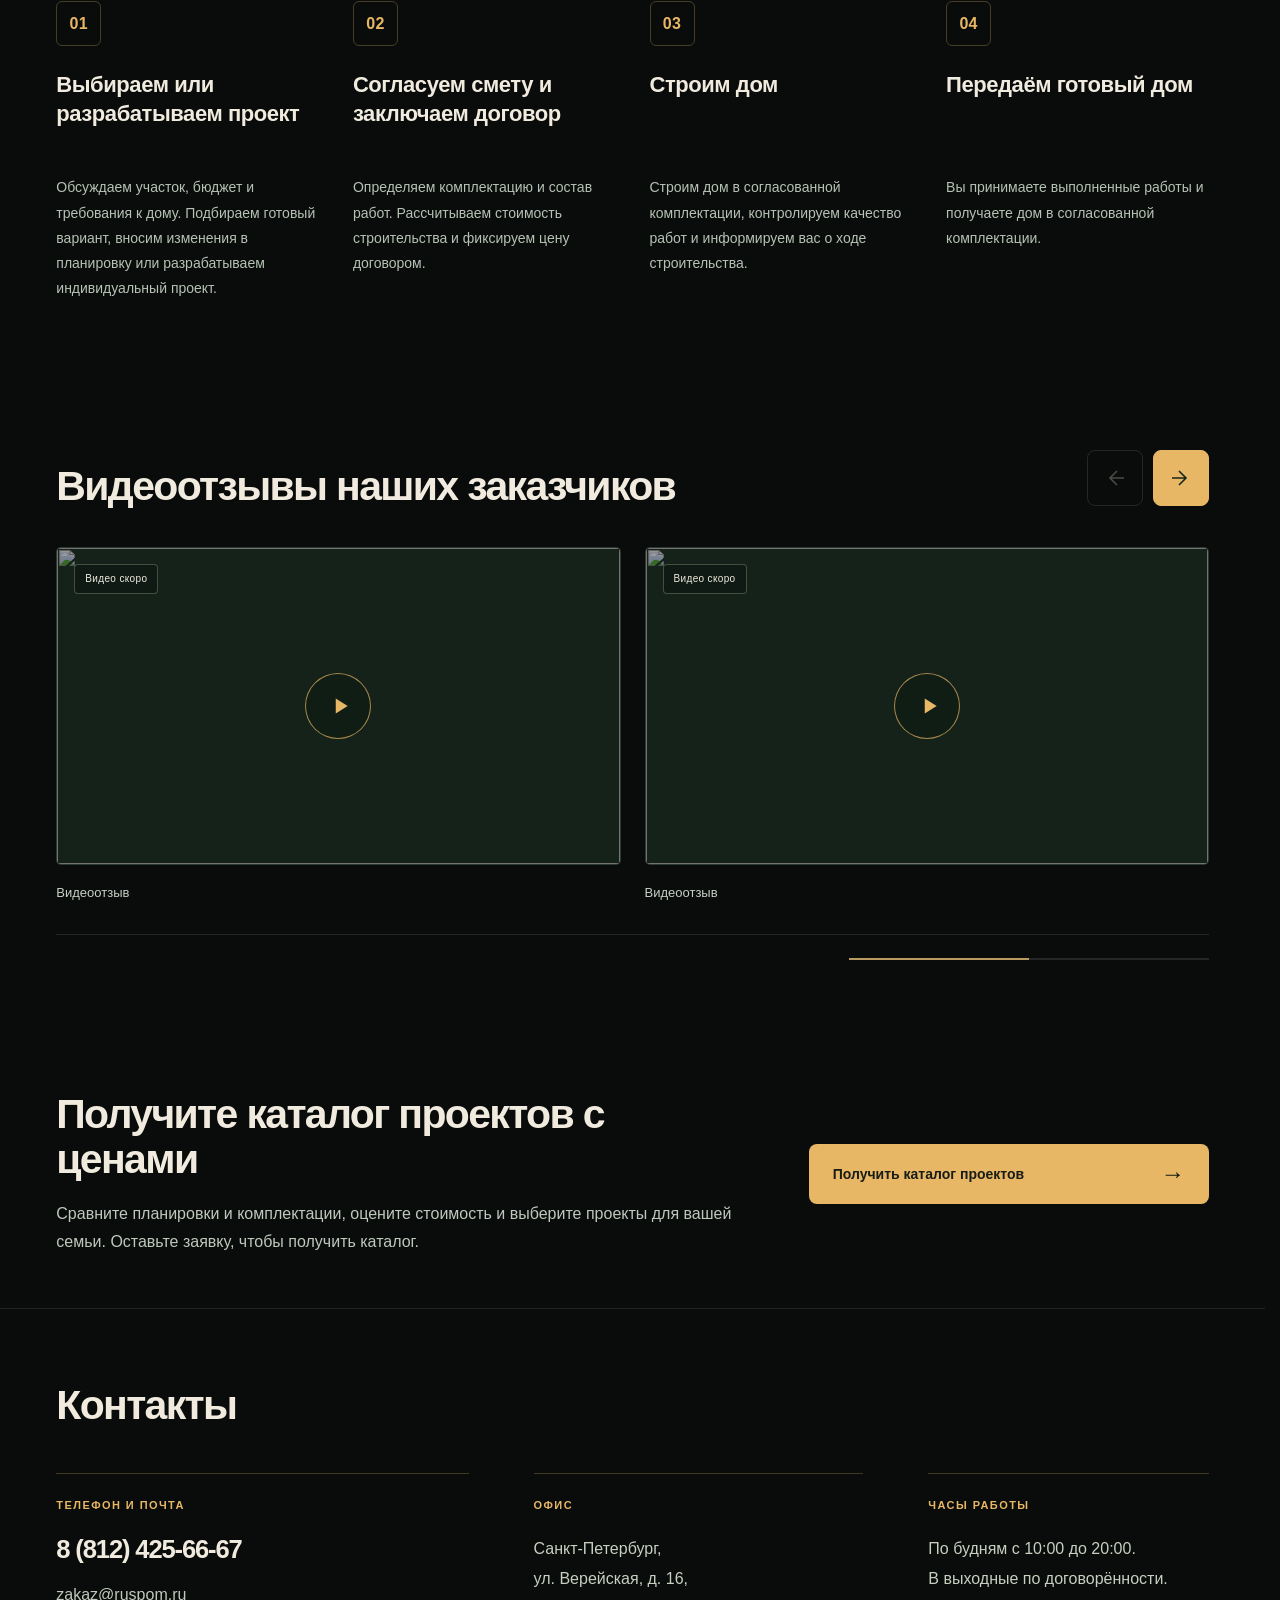
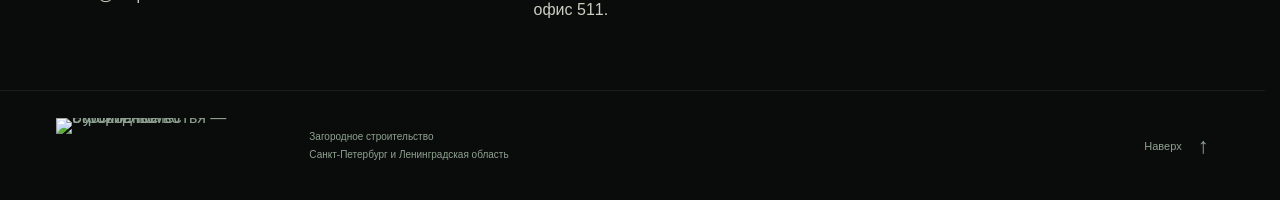
==== commit 81c5bdfc: "Keep estimate research metadata out of customer-facing copy" ====
--- a/index.html
+++ b/index.html
@@ -1,4 +1,4 @@
-<!doctype html><html lang="ru"><head><meta charset="utf-8"><meta name="viewport" content="width=device-width,initial-scale=1"><meta name="robots" content="noindex,nofollow"><meta name="theme-color" content="#0a0c0b"><meta name="description" content="Каркасные дома под ключ от производителя. Русские поместья — Санкт-Петербург и Ленинградская область."><title>Каркасные дома под ключ — Русские поместья</title><link rel="preload" as="image" href="assets/cinema/hero-approved.jpg"><link rel="stylesheet" href="assets/cinema.css?v=26"><script src="assets/cinema.js?v=11" defer></script></head><body><a class="skip-link" href="#works">К построенным домам</a><main>
+<!doctype html><html lang="ru"><head><meta charset="utf-8"><meta name="viewport" content="width=device-width,initial-scale=1"><meta name="robots" content="noindex,nofollow"><meta name="theme-color" content="#0a0c0b"><meta name="description" content="Каркасные дома под ключ от производителя. Русские поместья — Санкт-Петербург и Ленинградская область."><title>Каркасные дома под ключ — Русские поместья</title><link rel="preload" as="image" href="assets/cinema/hero-approved.jpg"><link rel="stylesheet" href="assets/cinema.css?v=27"><script src="assets/cinema.js?v=11" defer></script></head><body><a class="skip-link" href="#works">К построенным домам</a><main>
 <section id="home" aria-labelledby="hero-title" class="hero a"><div class="a__photo" style="background-image:url('assets/cinema/hero-approved.jpg')"></div><div class="a__shade"></div><header class="site-header"><a class="brand" href="#home" aria-label="Русские поместья"><img src="assets/cinema/logo-approved.png" alt="Русские поместья — Загородное строительство"></a><nav class="site-nav"><a href="#works">Построенные дома</a><a href="#tech">Технология</a><a href="#stages">Этапы</a><a href="#contacts">Контакты</a></nav><div class="site-contact"><a class="phone" href="tel:+78124256667">+7 (812) 425-66-67</a><a class="callback" href="tel:+78124256667">Заказать звонок</a></div></header><div class="a__inner"><div class="a__copy"><h1 class="display" id="hero-title">Каркасные дома под ключ от производителя</h1><p class="lead">Строим дома в Санкт-Петербурге и Ленинградской области от 2 500 000 руб. Фиксируем цену договором. Гарантия до 25 лет. Получите каталог с планировками, ценами и комплектациями, чтобы выбрать дом под свой бюджет.</p><div class="a__action"><button class="cta" type="button" data-catalog>Получить каталог проектов <span class="arrow">→</span></button><span class="note">Каталог проектов с планировками, ценами и комплектациями</span></div></div><div class="a__bottom"><div class="proof"><div class="proof__item"><svg viewBox="0 0 24 24" fill="none" stroke-width="1.8"><rect x="3" y="5" width="18" height="16" rx="2"/><path d="M7 2v6M17 2v6M3 10h18"/></svg><div><div class="proof__num">13 лет</div><span class="proof__text">в загородном строительстве</span></div></div><div class="proof__item"><svg viewBox="0 0 24 24" fill="none" stroke-width="1.8"><path d="M2 11 12 3l10 8M5 10v11h14V10M9 21v-7h6v7"/></svg><div><div class="proof__num">Более 120</div><span class="proof__text">построенных домов</span></div></div></div><a class="a__scroll" href="#works">Построенные дома ↓</a></div></div></section>
 <section class="works" id="works" aria-labelledby="works-title"><div class="works-container"><div class="works-heading"><h2 class="section-title" id="works-title">Фото реальных домов, которые мы построили</h2><div class="gallery-controls"><div class="gallery-arrows"><button type="button" class="gallery-arrow " data-gallery-prev aria-label="Предыдущая фотография" disabled><svg viewBox="0 0 24 24" width="24" height="24" fill="none" stroke="currentColor" stroke-width="1.6" aria-hidden="true"><path d="M14 5l-7 7 7 7M7 12h14"/></svg></button><button type="button" class="gallery-arrow " data-gallery-next aria-label="Следующая фотография"><svg viewBox="0 0 24 24" width="24" height="24" fill="none" stroke="currentColor" stroke-width="1.6" aria-hidden="true"><path d="M10 5l7 7-7 7M17 12H3"/></svg></button></div></div></div><div class="gallery-window"><ul class="gallery-track" aria-label="Фотографии построенных домов" aria-roledescription="карусель" tabindex="0"><li class="gallery-card" aria-label="Фотография 1 из 13"><figure><button type="button" class="gallery-photo" data-open="0" aria-label="Открыть фотографию 1: Панорамное остекление"><img src="assets/cinema/gallery-lead-08-marked.webp" width="1448" height="1086" alt="Панорамное остекление — построенный дом Русских поместий" loading="lazy" decoding="async" draggable="false"><span class="expand-photo"><svg viewBox="0 0 24 24" width="20" height="20" fill="none" stroke="currentColor" stroke-width="1.5" aria-hidden="true"><path d="M8 3H3v5M16 3h5v5M21 16v5h-5M8 21H3v-5M3 3l6 6M21 3l-6 6M21 21l-6-6M3 21l6-6"/></svg><span>Увеличить</span></span></button><figcaption><span>Панорамное остекление</span><span class="photo-index">01</span></figcaption></figure></li><li class="gallery-card" aria-label="Фотография 2 из 13"><figure><button type="button" class="gallery-photo" data-open="1" aria-label="Открыть фотографию 2: Открытая терраса"><img src="assets/cinema/gallery-lead-14-marked.webp" width="1448" height="1086" alt="Открытая терраса — построенный дом Русских поместий" loading="lazy" decoding="async" draggable="false"><span class="expand-photo"><svg viewBox="0 0 24 24" width="20" height="20" fill="none" stroke="currentColor" stroke-width="1.5" aria-hidden="true"><path d="M8 3H3v5M16 3h5v5M21 16v5h-5M8 21H3v-5M3 3l6 6M21 3l-6 6M21 21l-6-6M3 21l6-6"/></svg><span>Увеличить</span></span></button><figcaption><span>Открытая терраса</span><span class="photo-index">02</span></figcaption></figure></li><li class="gallery-card" aria-label="Фотография 3 из 13"><figure><button type="button" class="gallery-photo" data-open="2" aria-label="Открыть фотографию 3: Терраса вдоль фасада"><img src="assets/cinema/preview-12.webp" width="1920" height="1440" alt="Терраса вдоль фасада — построенный дом Русских поместий" loading="lazy" decoding="async" draggable="false"><span class="expand-photo"><svg viewBox="0 0 24 24" width="20" height="20" fill="none" stroke="currentColor" stroke-width="1.5" aria-hidden="true"><path d="M8 3H3v5M16 3h5v5M21 16v5h-5M8 21H3v-5M3 3l6 6M21 3l-6 6M21 21l-6-6M3 21l6-6"/></svg><span>Увеличить</span></span></button><figcaption><span>Терраса вдоль фасада</span><span class="photo-index">03</span></figcaption></figure></li><li class="gallery-card" aria-label="Фотография 4 из 13"><figure><button type="button" class="gallery-photo" data-open="3" aria-label="Открыть фотографию 4: Дом в зелёном окружении"><img src="assets/cinema/preview-09.webp" width="1920" height="1440" alt="Дом в зелёном окружении — построенный дом Русских поместий" loading="lazy" decoding="async" draggable="false"><span class="expand-photo"><svg viewBox="0 0 24 24" width="20" height="20" fill="none" stroke="currentColor" stroke-width="1.5" aria-hidden="true"><path d="M8 3H3v5M16 3h5v5M21 16v5h-5M8 21H3v-5M3 3l6 6M21 3l-6 6M21 21l-6-6M3 21l6-6"/></svg><span>Увеличить</span></span></button><figcaption><span>Дом в зелёном окружении</span><span class="photo-index">04</span></figcaption></figure></li><li class="gallery-card" aria-label="Фотография 5 из 13"><figure><button type="button" class="gallery-photo" data-open="4" aria-label="Открыть фотографию 5: Деревянный фасад зимой"><img src="assets/cinema/preview-01.webp" width="1920" height="1440" alt="Деревянный фасад зимой — построенный дом Русских поместий" loading="lazy" decoding="async" draggable="false"><span class="expand-photo"><svg viewBox="0 0 24 24" width="20" height="20" fill="none" stroke="currentColor" stroke-width="1.5" aria-hidden="true"><path d="M8 3H3v5M16 3h5v5M21 16v5h-5M8 21H3v-5M3 3l6 6M21 3l-6 6M21 21l-6-6M3 21l6-6"/></svg><span>Увеличить</span></span></button><figcaption><span>Деревянный фасад зимой</span><span class="photo-index">05</span></figcaption></figure></li><li class="gallery-card" aria-label="Фотография 6 из 13"><figure><button type="button" class="gallery-photo" data-open="5" aria-label="Открыть фотографию 6: Крытая терраса"><img src="assets/cinema/preview-07.webp" width="1920" height="1440" alt="Крытая терраса — построенный дом Русских поместий" loading="lazy" decoding="async" draggable="false"><span class="expand-photo"><svg viewBox="0 0 24 24" width="20" height="20" fill="none" stroke="currentColor" stroke-width="1.5" aria-hidden="true"><path d="M8 3H3v5M16 3h5v5M21 16v5h-5M8 21H3v-5M3 3l6 6M21 3l-6 6M21 21l-6-6M3 21l6-6"/></svg><span>Увеличить</span></span></button><figcaption><span>Крытая терраса</span><span class="photo-index">06</span></figcaption></figure></li><li class="gallery-card" aria-label="Фотография 7 из 13"><figure><button type="button" class="gallery-photo" data-open="6" aria-label="Открыть фотографию 7: Высокое остекление фасада"><img src="assets/cinema/preview-10.webp" width="1920" height="1440" alt="Высокое остекление фасада — построенный дом Русских поместий" loading="lazy" decoding="async" draggable="false"><span class="expand-photo"><svg viewBox="0 0 24 24" width="20" height="20" fill="none" stroke="currentColor" stroke-width="1.5" aria-hidden="true"><path d="M8 3H3v5M16 3h5v5M21 16v5h-5M8 21H3v-5M3 3l6 6M21 3l-6 6M21 21l-6-6M3 21l6-6"/></svg><span>Увеличить</span></span></button><figcaption><span>Высокое остекление фасада</span><span class="photo-index">07</span></figcaption></figure></li><li class="gallery-card" aria-label="Фотография 8 из 13"><figure><button type="button" class="gallery-photo" data-open="7" aria-label="Открыть фотографию 8: Панорамный фасад"><img src="assets/cinema/preview-11.webp" width="1920" height="1440" alt="Панорамный фасад — построенный дом Русских поместий" loading="lazy" decoding="async" draggable="false"><span class="expand-photo"><svg viewBox="0 0 24 24" width="20" height="20" fill="none" stroke="currentColor" stroke-width="1.5" aria-hidden="true"><path d="M8 3H3v5M16 3h5v5M21 16v5h-5M8 21H3v-5M3 3l6 6M21 3l-6 6M21 21l-6-6M3 21l6-6"/></svg><span>Увеличить</span></span></button><figcaption><span>Панорамный фасад</span><span class="photo-index">08</span></figcaption></figure></li><li class="gallery-card" aria-label="Фотография 9 из 13"><figure><button type="button" class="gallery-photo" data-open="8" aria-label="Открыть фотографию 9: Фасад в вечернем освещении"><img src="assets/cinema/preview-06.webp" width="1920" height="1440" alt="Фасад в вечернем освещении — построенный дом Русских поместий" loading="lazy" decoding="async" draggable="false"><span class="expand-photo"><svg viewBox="0 0 24 24" width="20" height="20" fill="none" stroke="currentColor" stroke-width="1.5" aria-hidden="true"><path d="M8 3H3v5M16 3h5v5M21 16v5h-5M8 21H3v-5M3 3l6 6M21 3l-6 6M21 21l-6-6M3 21l6-6"/></svg><span>Увеличить</span></span></button><figcaption><span>Фасад в вечернем освещении</span><span class="photo-index">09</span></figcaption></figure></li><li class="gallery-card" aria-label="Фотография 10 из 13"><figure><button type="button" class="gallery-photo" data-open="9" aria-label="Открыть фотографию 10: Дом с крыльцом"><img src="assets/cinema/preview-13.webp" width="1920" height="1440" alt="Дом с крыльцом — построенный дом Русских поместий" loading="lazy" decoding="async" draggable="false"><span class="expand-photo"><svg viewBox="0 0 24 24" width="20" height="20" fill="none" stroke="currentColor" stroke-width="1.5" aria-hidden="true"><path d="M8 3H3v5M16 3h5v5M21 16v5h-5M8 21H3v-5M3 3l6 6M21 3l-6 6M21 21l-6-6M3 21l6-6"/></svg><span>Увеличить</span></span></button><figcaption><span>Дом с крыльцом</span><span class="photo-index">10</span></figcaption></figure></li><li class="gallery-card" aria-label="Фотография 11 из 13"><figure><button type="button" class="gallery-photo" data-open="10" aria-label="Открыть фотографию 11: Дом с крытой террасой"><img src="assets/cinema/preview-05.webp" width="1920" height="1440" alt="Дом с крытой террасой — построенный дом Русских поместий" loading="lazy" decoding="async" draggable="false"><span class="expand-photo"><svg viewBox="0 0 24 24" width="20" height="20" fill="none" stroke="currentColor" stroke-width="1.5" aria-hidden="true"><path d="M8 3H3v5M16 3h5v5M21 16v5h-5M8 21H3v-5M3 3l6 6M21 3l-6 6M21 21l-6-6M3 21l6-6"/></svg><span>Увеличить</span></span></button><figcaption><span>Дом с крытой террасой</span><span class="photo-index">11</span></figcaption></figure></li><li class="gallery-card" aria-label="Фотография 12 из 13"><figure><button type="button" class="gallery-photo" data-open="11" aria-label="Открыть фотографию 12: Одноэтажный дом зимой"><img src="assets/cinema/preview-02.webp" width="1920" height="1440" alt="Одноэтажный дом зимой — построенный дом Русских поместий" loading="lazy" decoding="async" draggable="false"><span class="expand-photo"><svg viewBox="0 0 24 24" width="20" height="20" fill="none" stroke="currentColor" stroke-width="1.5" aria-hidden="true"><path d="M8 3H3v5M16 3h5v5M21 16v5h-5M8 21H3v-5M3 3l6 6M21 3l-6 6M21 21l-6-6M3 21l6-6"/></svg><span>Увеличить</span></span></button><figcaption><span>Одноэтажный дом зимой</span><span class="photo-index">12</span></figcaption></figure></li><li class="gallery-card" aria-label="Фотография 13 из 13"><figure><button type="button" class="gallery-photo" data-open="12" aria-label="Открыть фотографию 13: Дом зимой"><img src="assets/cinema/preview-03.webp" width="1920" height="1440" alt="Дом зимой — построенный дом Русских поместий" loading="lazy" decoding="async" draggable="false"><span class="expand-photo"><svg viewBox="0 0 24 24" width="20" height="20" fill="none" stroke="currentColor" stroke-width="1.5" aria-hidden="true"><path d="M8 3H3v5M16 3h5v5M21 16v5h-5M8 21H3v-5M3 3l6 6M21 3l-6 6M21 21l-6-6M3 21l6-6"/></svg><span>Увеличить</span></span></button><figcaption><span>Дом зимой</span><span class="photo-index">13</span></figcaption></figure></li></ul></div><div class="gallery-bottom"><div class="gallery-progress" aria-hidden="true"><span></span></div></div></div></section>
 
@@ -60,13 +60,12 @@
    <div class="cost-estimate">
     <p class="cost-total-label">Комплектация «Под мебель»</p>
     <p class="cost-total">10&nbsp;120&nbsp;920&nbsp;₽</p>
-    <p class="cost-total-caption">Стоимость из архивного каталога на 10.11.2025</p>
+    <p class="cost-total-caption">С отделкой и инженерными системами</p>
     <dl class="cost-breakdown">
      <div><dt>Тёплый контур</dt><dd>5&nbsp;436&nbsp;524&nbsp;₽</dd></div>
      <div><dt>Доплата за инженерные системы</dt><dd>2&nbsp;075&nbsp;453&nbsp;₽</dd></div>
      <div><dt>Доплата за отделку и чистовые работы</dt><dd>2&nbsp;608&nbsp;943&nbsp;₽</dd></div>
     </dl>
-    <p class="cost-calculation-note">Доплаты рассчитаны по разнице комплектаций в каталоге.</p>
    </div>
   </div>
   <div class="cost-inclusions">
@@ -78,8 +77,7 @@
   <div class="cost-exclusions">
    <h3>Что уточняем по участку</h3>
    <p>Параметры фундамента, ввод коммуникаций и условия доставки согласуем по выбранному участку.</p>
-   <p class="cost-disclaimer">Расчёт составлен по архивной странице проекта от 10.11.2025. Это пример, а не актуальная смета. Текущую стоимость и состав работ уточняем перед заключением договора.</p>
-   <a class="cost-source" href="https://web.archive.org/web/20251110172227/https://russkie-pomestya.ru/karkasnye-doma/talo-neo-76/" target="_blank" rel="noopener noreferrer">Страница проекта в архиве <span aria-hidden="true">↗</span></a>
+   <p class="cost-disclaimer">Точную стоимость и состав работ согласуем до заключения договора.</p>
   </div>
  </div>
 </section>
--- a/assets/cinema.css
+++ b/assets/cinema.css
@@ -82,6 +82,6 @@
 @media(max-width:780px){.cost-example{padding:32px 0 38px}.cost-intro{font-size:15px;margin-top:16px}.cost-overview{grid-template-columns:minmax(0,1fr);gap:24px;margin-top:26px;padding-bottom:24px}.cost-house h3{font-size:23px}.cost-house-description{margin-top:12px}.cost-total{font-size:clamp(42px,10.5vw,68px);margin-top:22px}.cost-breakdown>div{padding:16px 0}.cost-breakdown dt{font-size:15px}.cost-breakdown dd{font-size:17px}.cost-inclusions{padding-top:24px}.cost-inclusions>h3,.cost-exclusions>h3{font-size:23px;margin-bottom:16px}.cost-detail summary{font-size:17px;padding:19px 0;gap:16px}.cost-detail-copy{padding:0 28px 20px 0}.cost-detail-copy p{font-size:15px;line-height:1.75}.cost-exclusions{padding-top:24px}.cost-exclusions>h3{margin-bottom:12px}.cost-exclusions>p{font-size:15px}.cost-exclusions .cost-disclaimer{font-size:12px;margin-top:14px}}
 
 /* Named catalogue project, with dated source prices and its own archived rendering. */
-.cost-project-photo{margin:22px 0 0}.cost-project-photo img{display:block;width:100%;height:auto;aspect-ratio:16/9;object-fit:contain;border-radius:5px}.cost-project-photo figcaption{font-size:11px;line-height:1.6;color:#96a397;margin-top:9px}.cost-estimate{min-width:0}.cost-total-label{font-size:18px;line-height:1.5;font-weight:600;margin:0}.cost-estimate .cost-total{font-size:clamp(40px,4.4vw,76px);margin:14px 0 10px}.cost-estimate .cost-total-caption{font-size:13px}.cost-estimate .cost-breakdown{margin-top:20px}.cost-estimate .cost-breakdown>div{padding:18px 0}.cost-estimate .cost-breakdown dt{font-size:17px}.cost-estimate .cost-breakdown dd{font-size:21px}.cost-calculation-note{font-size:12px;line-height:1.7;color:#96a397;margin:12px 0 0}.cost-source{display:inline-flex;align-items:center;gap:8px;font-size:12px;line-height:1.7;color:var(--gold);margin-top:14px;text-decoration:underline;text-underline-offset:4px}.cost-source:focus-visible{outline:2px solid var(--gold);outline-offset:4px}
+.cost-project-photo{margin:22px 0 0}.cost-project-photo img{display:block;width:100%;height:auto;aspect-ratio:16/9;object-fit:contain;border-radius:5px}.cost-project-photo figcaption{font-size:11px;line-height:1.6;color:#96a397;margin-top:9px}.cost-estimate{min-width:0}.cost-total-label{font-size:18px;line-height:1.5;font-weight:600;margin:0}.cost-estimate .cost-total{font-size:clamp(40px,4.4vw,76px);margin:14px 0 10px}.cost-estimate .cost-total-caption{font-size:13px}.cost-estimate .cost-breakdown{margin-top:20px}.cost-estimate .cost-breakdown>div{padding:18px 0}.cost-estimate .cost-breakdown dt{font-size:17px}.cost-estimate .cost-breakdown dd{font-size:21px}
 @media(max-width:1100px){.cost-estimate .cost-breakdown dt{font-size:15px}.cost-estimate .cost-breakdown dd{font-size:17px}.cost-overview{align-items:start}}
 @media(max-width:780px){.cost-project-photo{margin-top:18px}.cost-estimate .cost-total{font-size:clamp(32px,9vw,56px)}.cost-estimate .cost-breakdown>div{padding:16px 0}.cost-total-label{font-size:17px}}
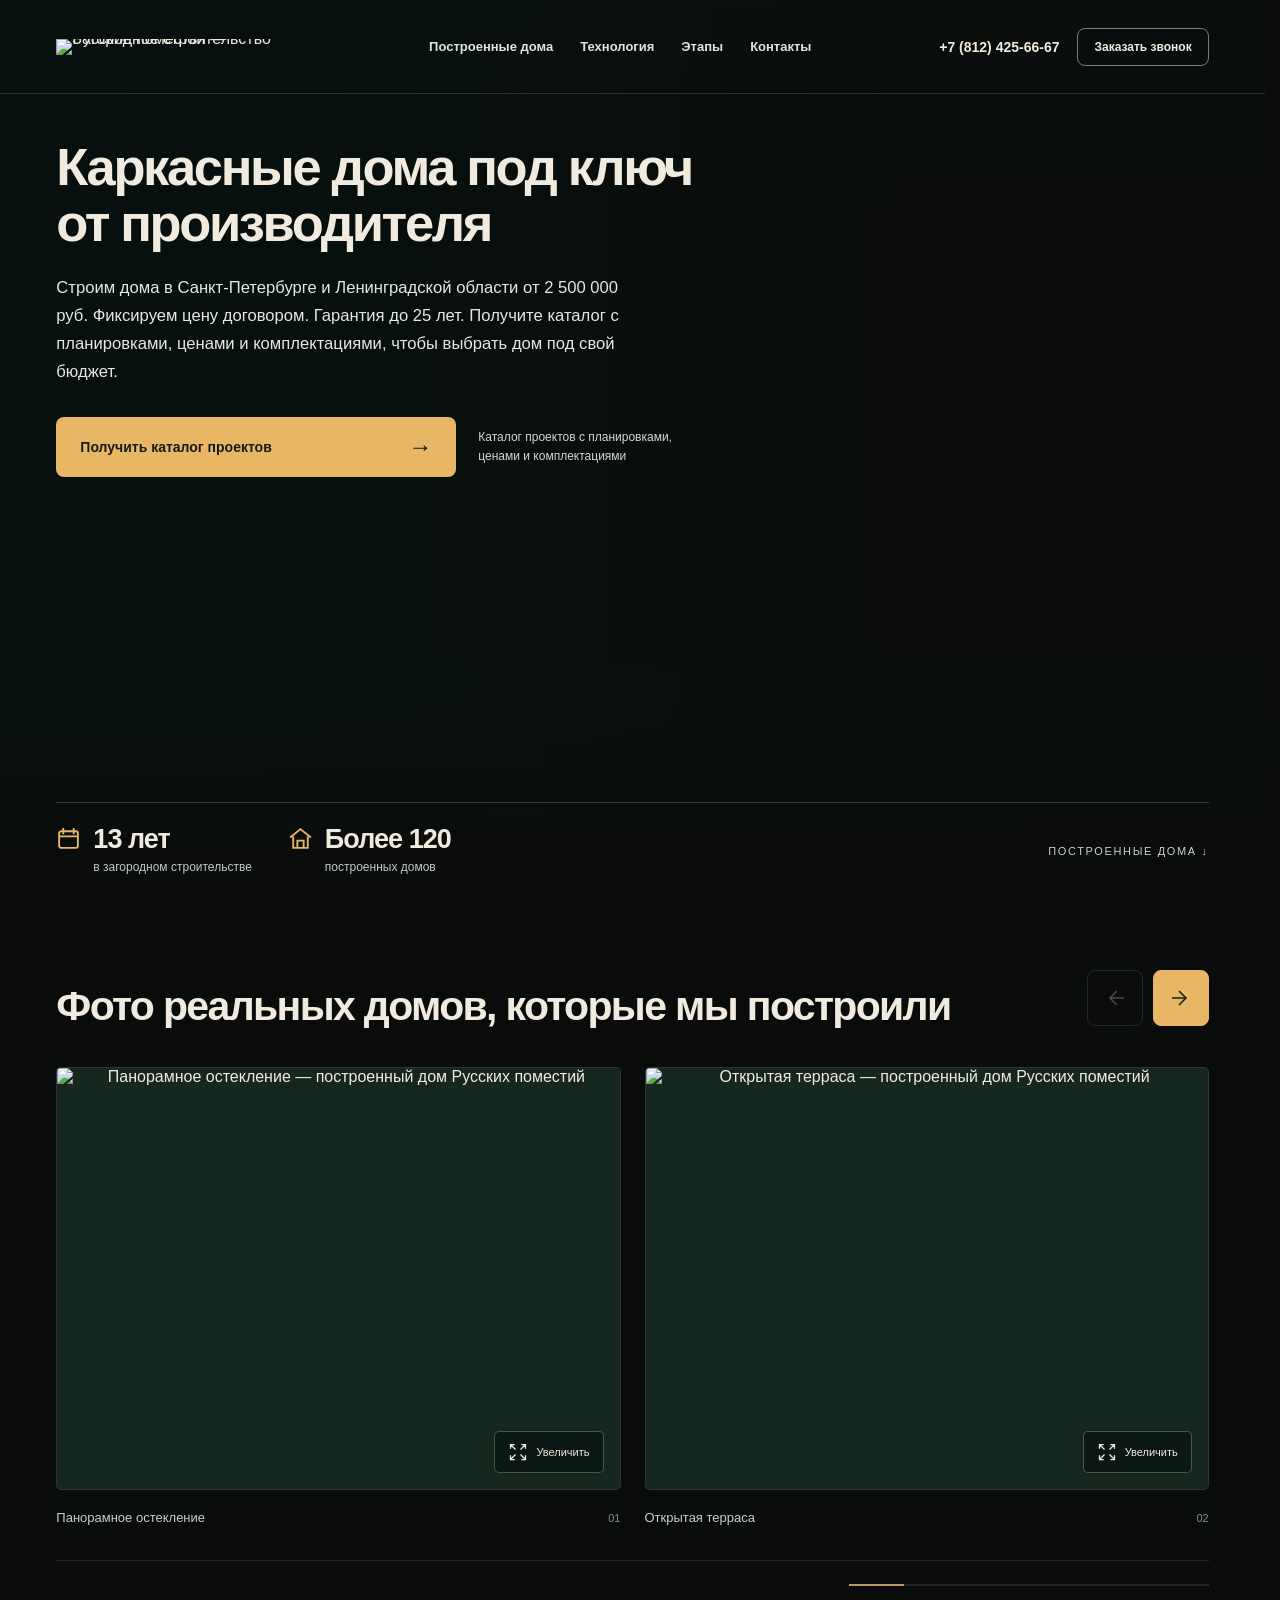
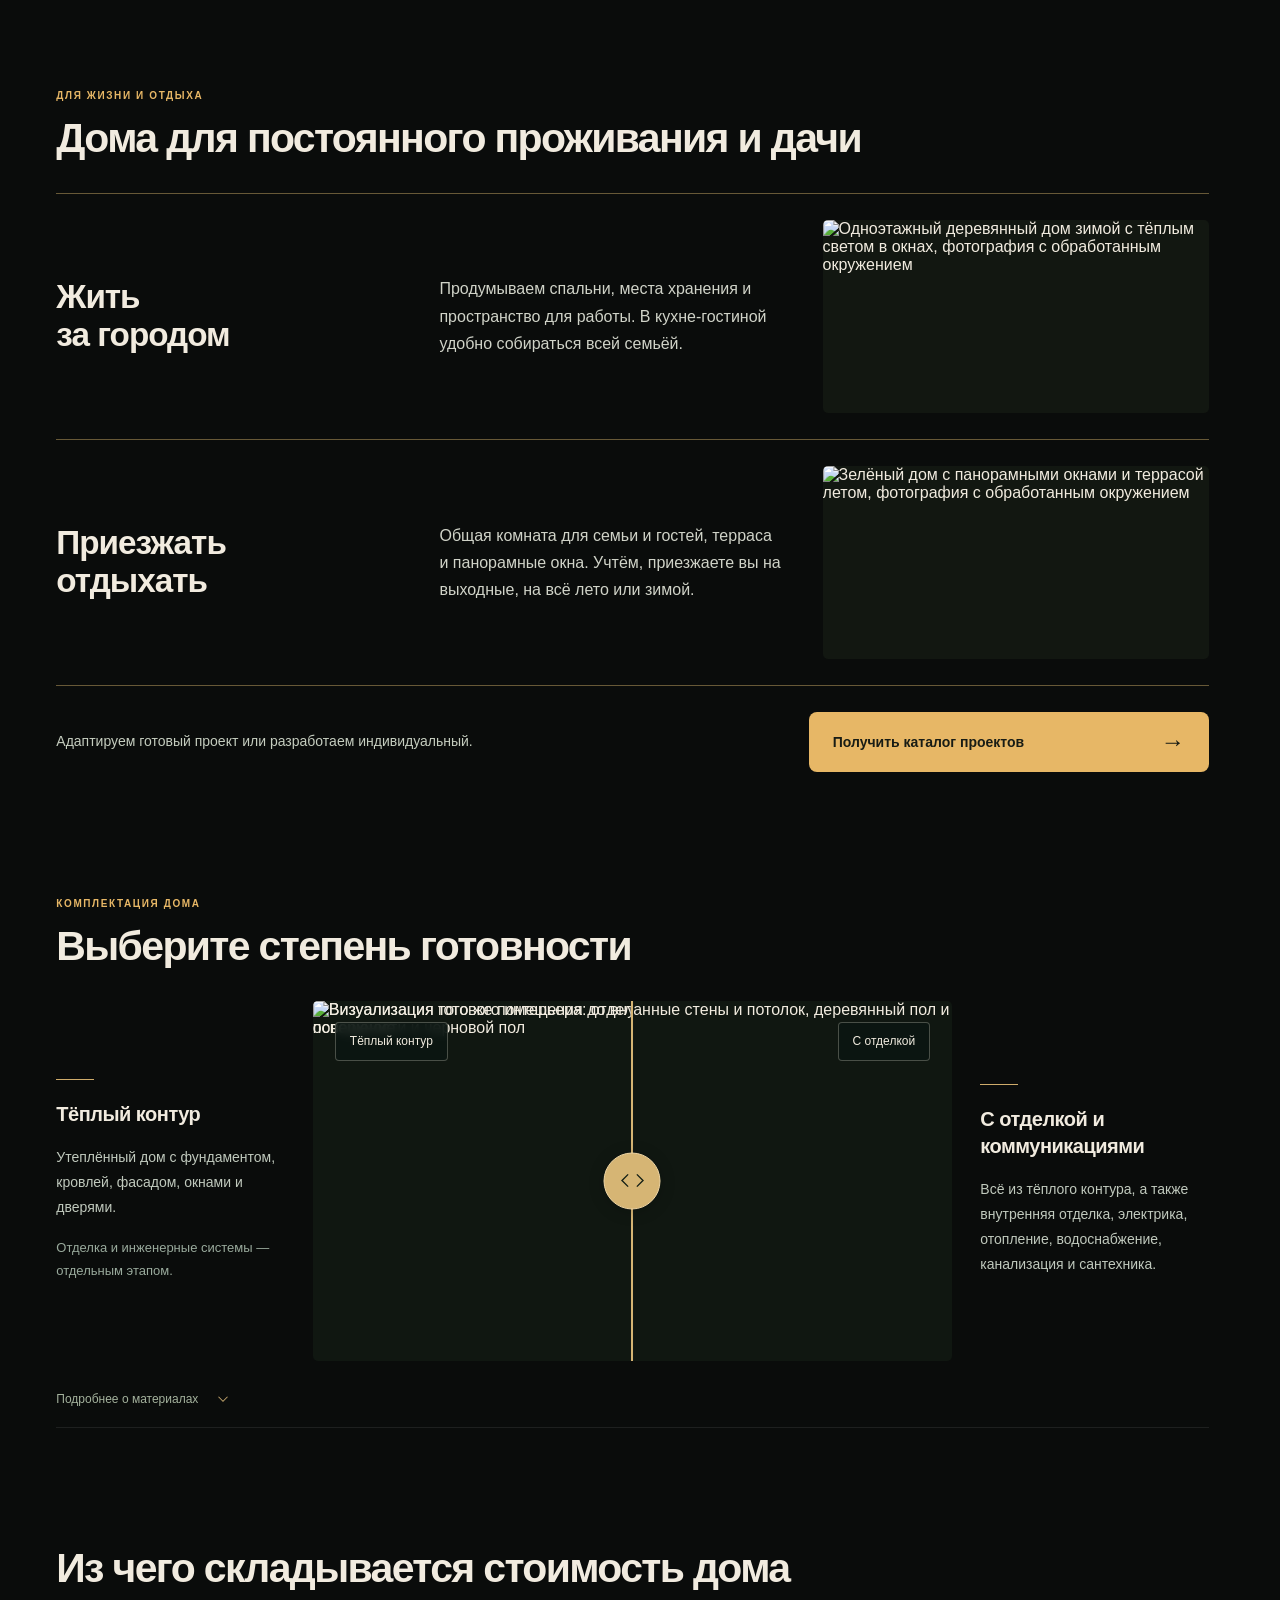
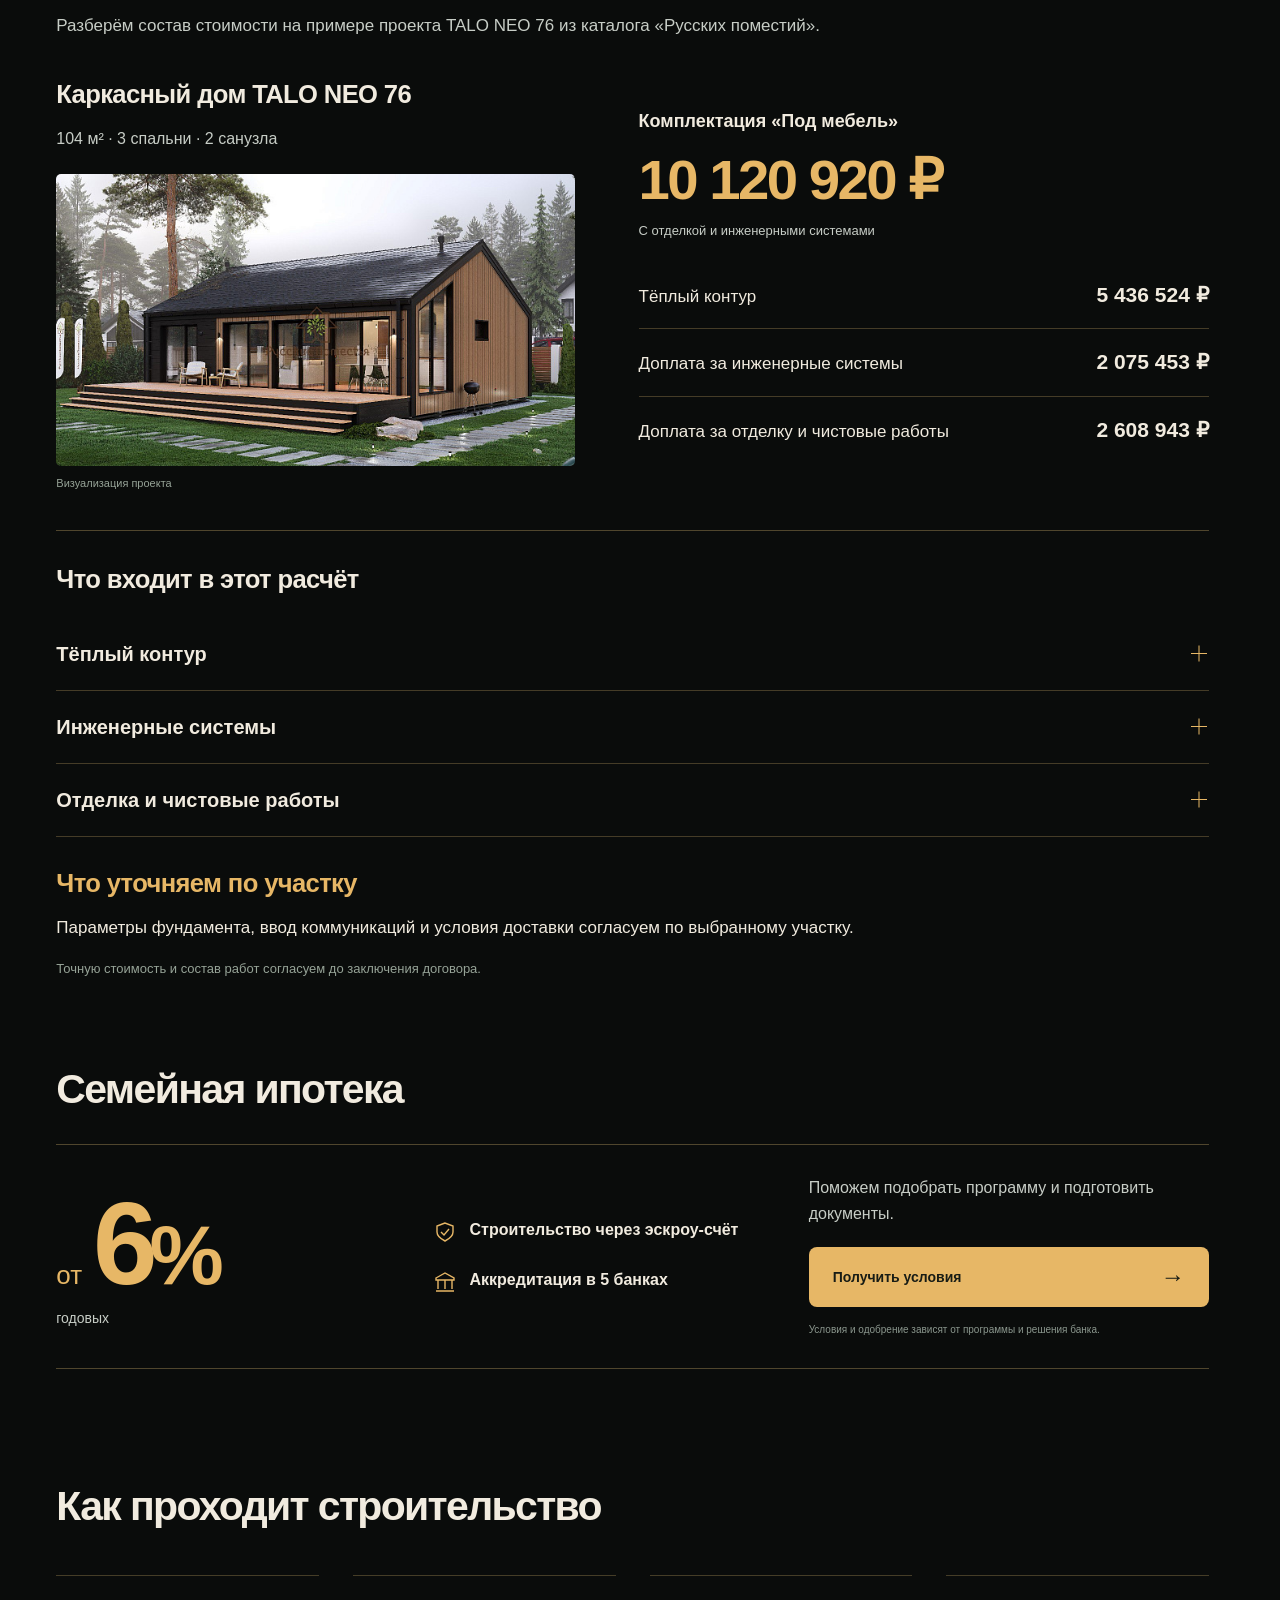
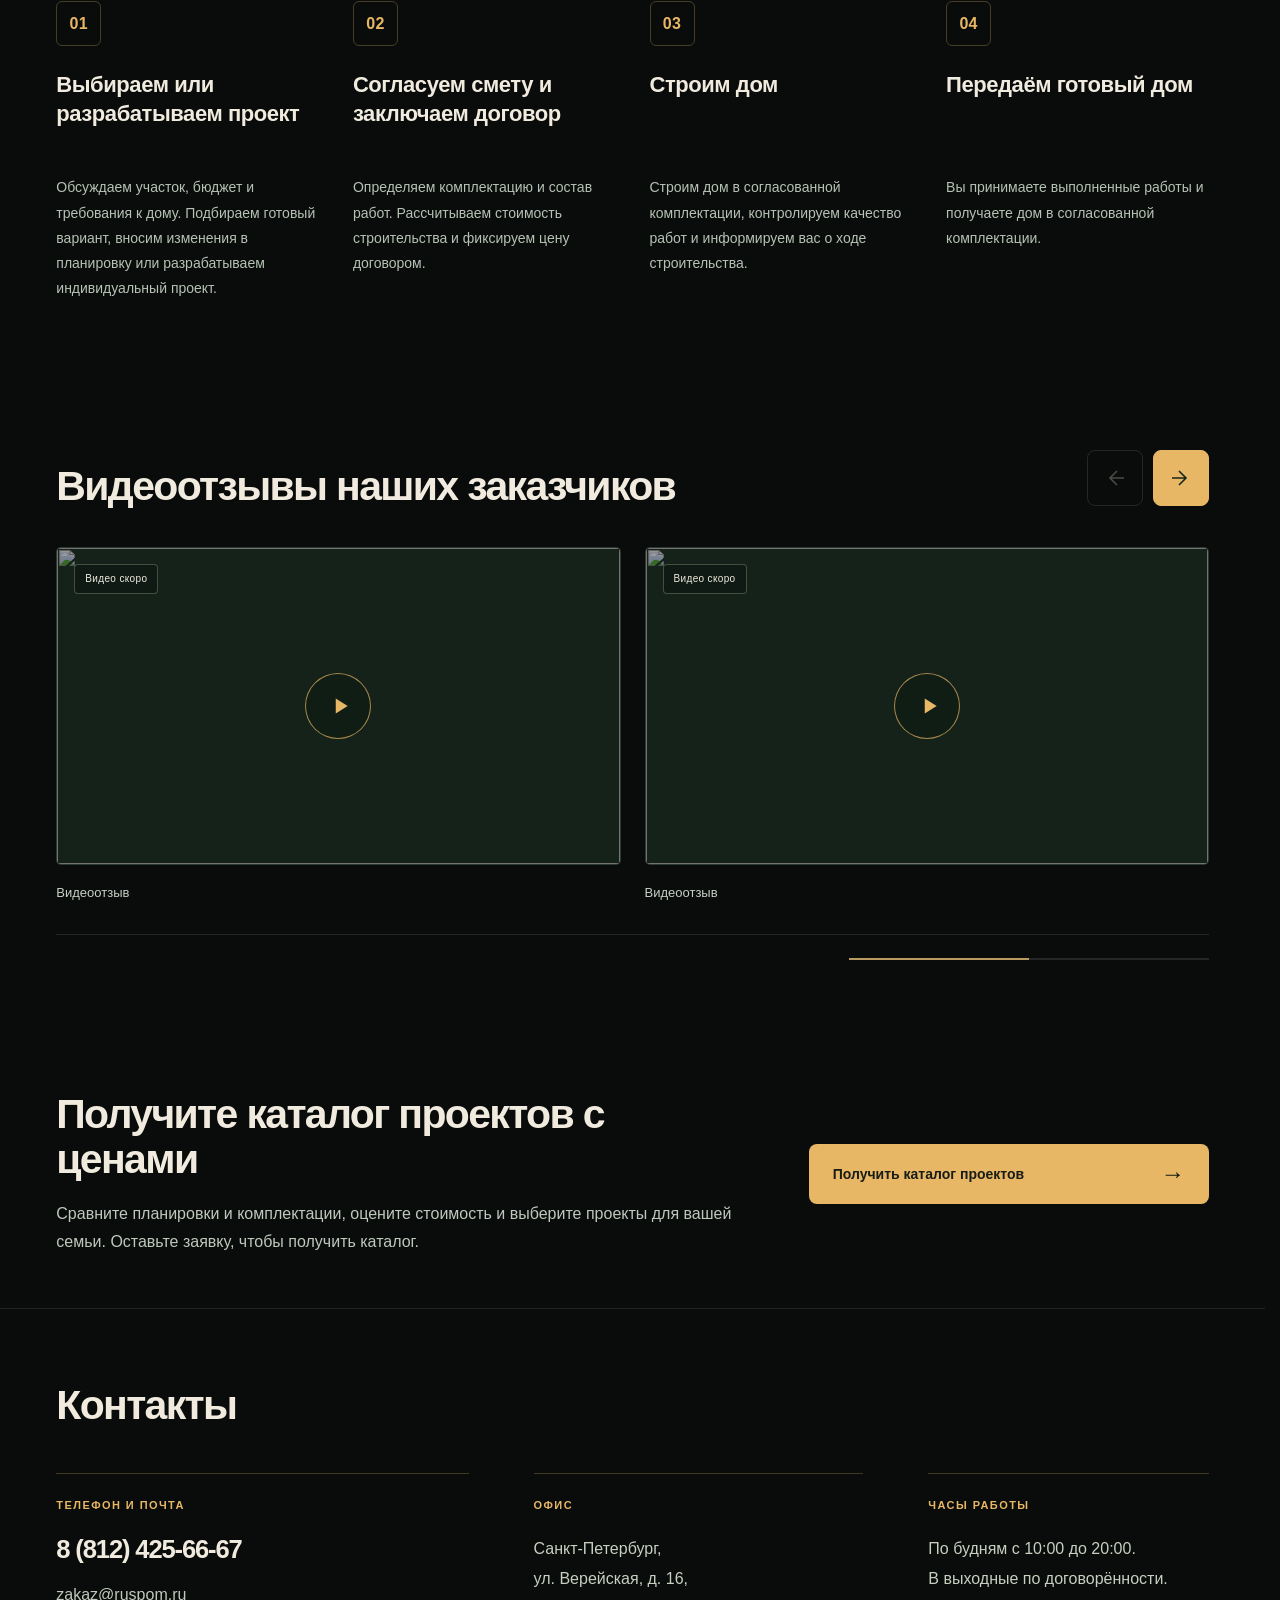
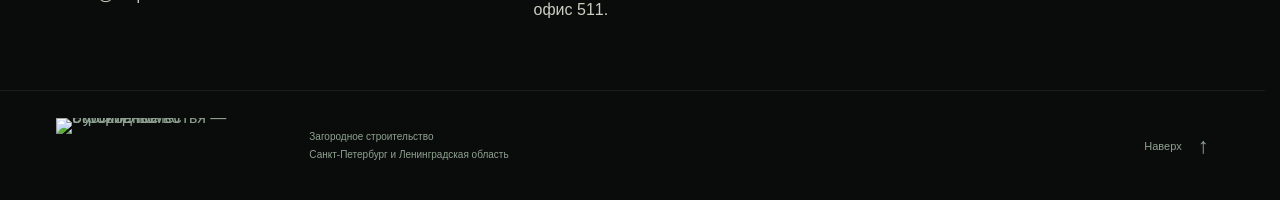
==== commit 4c6499db: "Update cost section heading" ====
--- a/index.html
+++ b/index.html
@@ -49,7 +49,7 @@
 </section>
 <section class="cost-example content-section" id="cost" aria-labelledby="cost-title">
  <div class="section-container">
-  <h2 class="section-title" id="cost-title">Пример расчёта стоимости дома</h2>
+  <h2 class="section-title" id="cost-title">Из чего складывается стоимость дома</h2>
   <p class="cost-intro">Разберём состав стоимости на примере проекта TALO NEO 76 из каталога «Русских поместий».</p>
   <div class="cost-overview">
    <div class="cost-house">
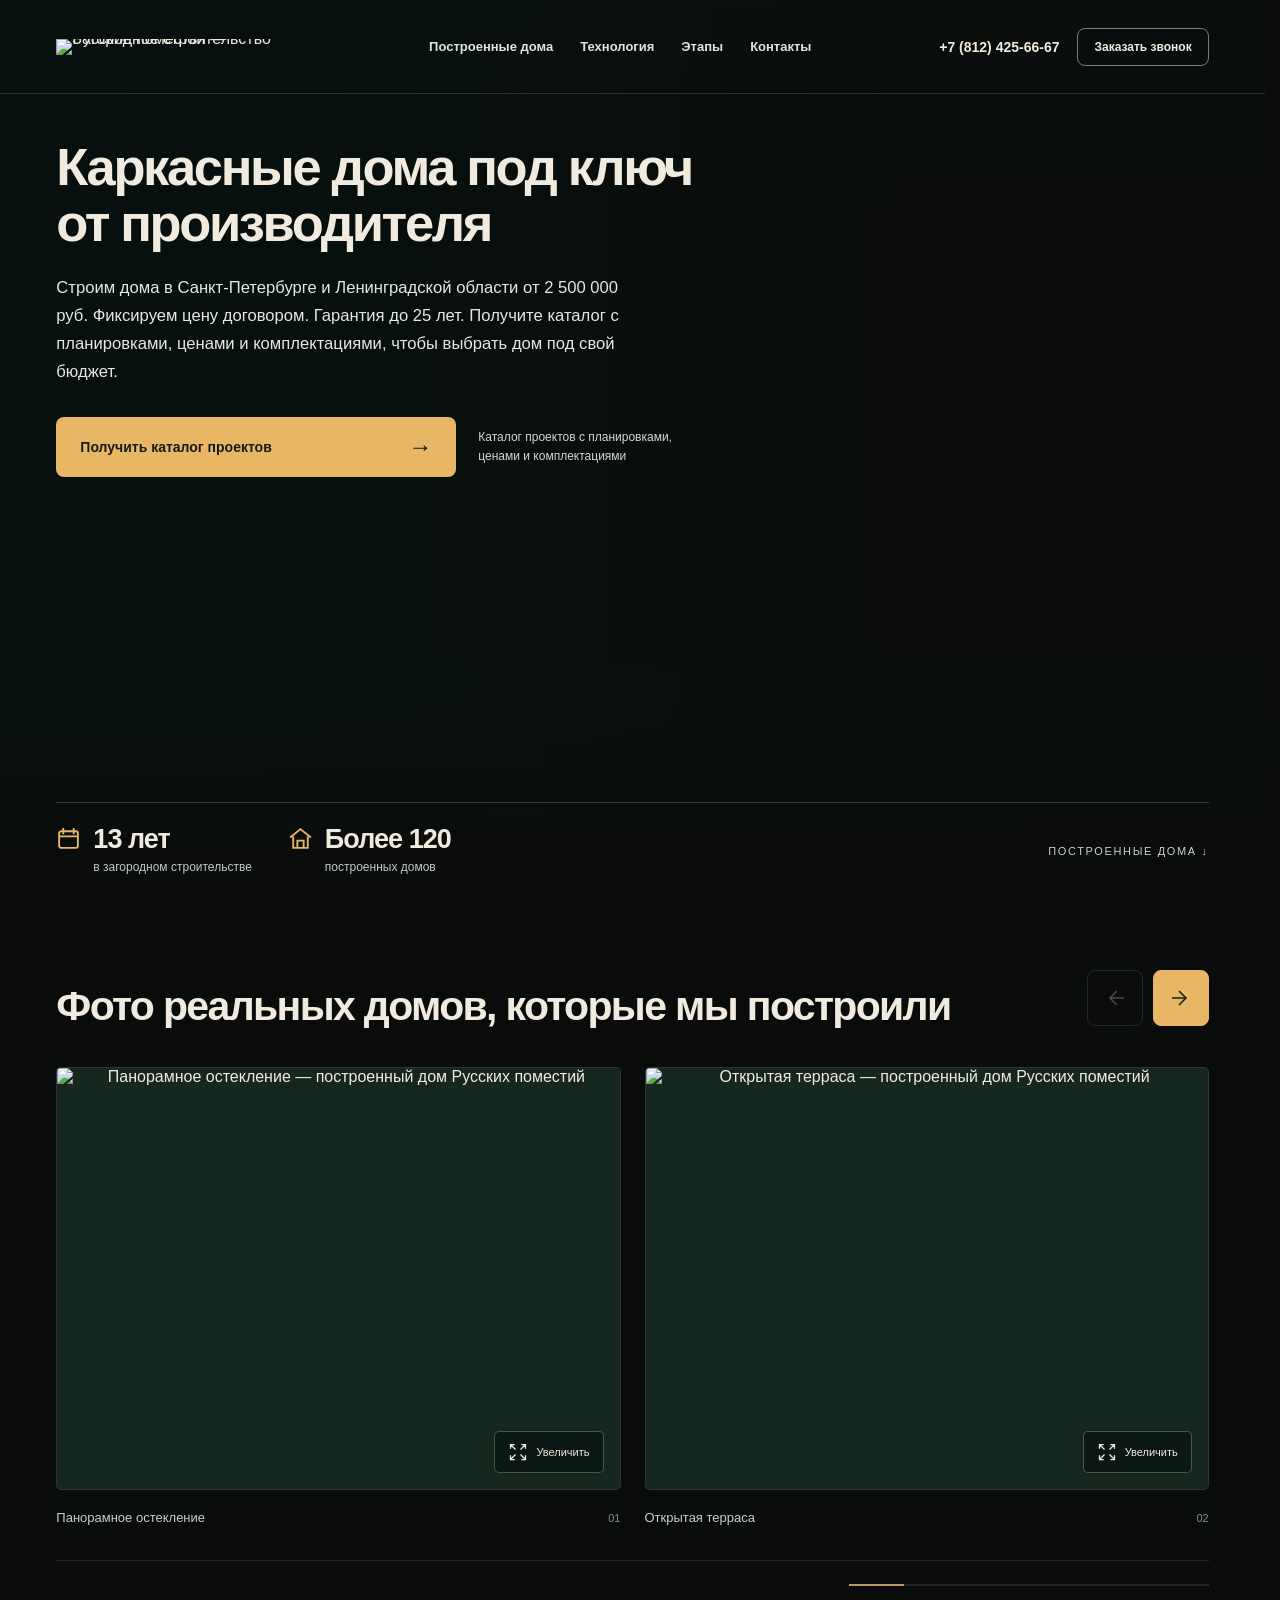
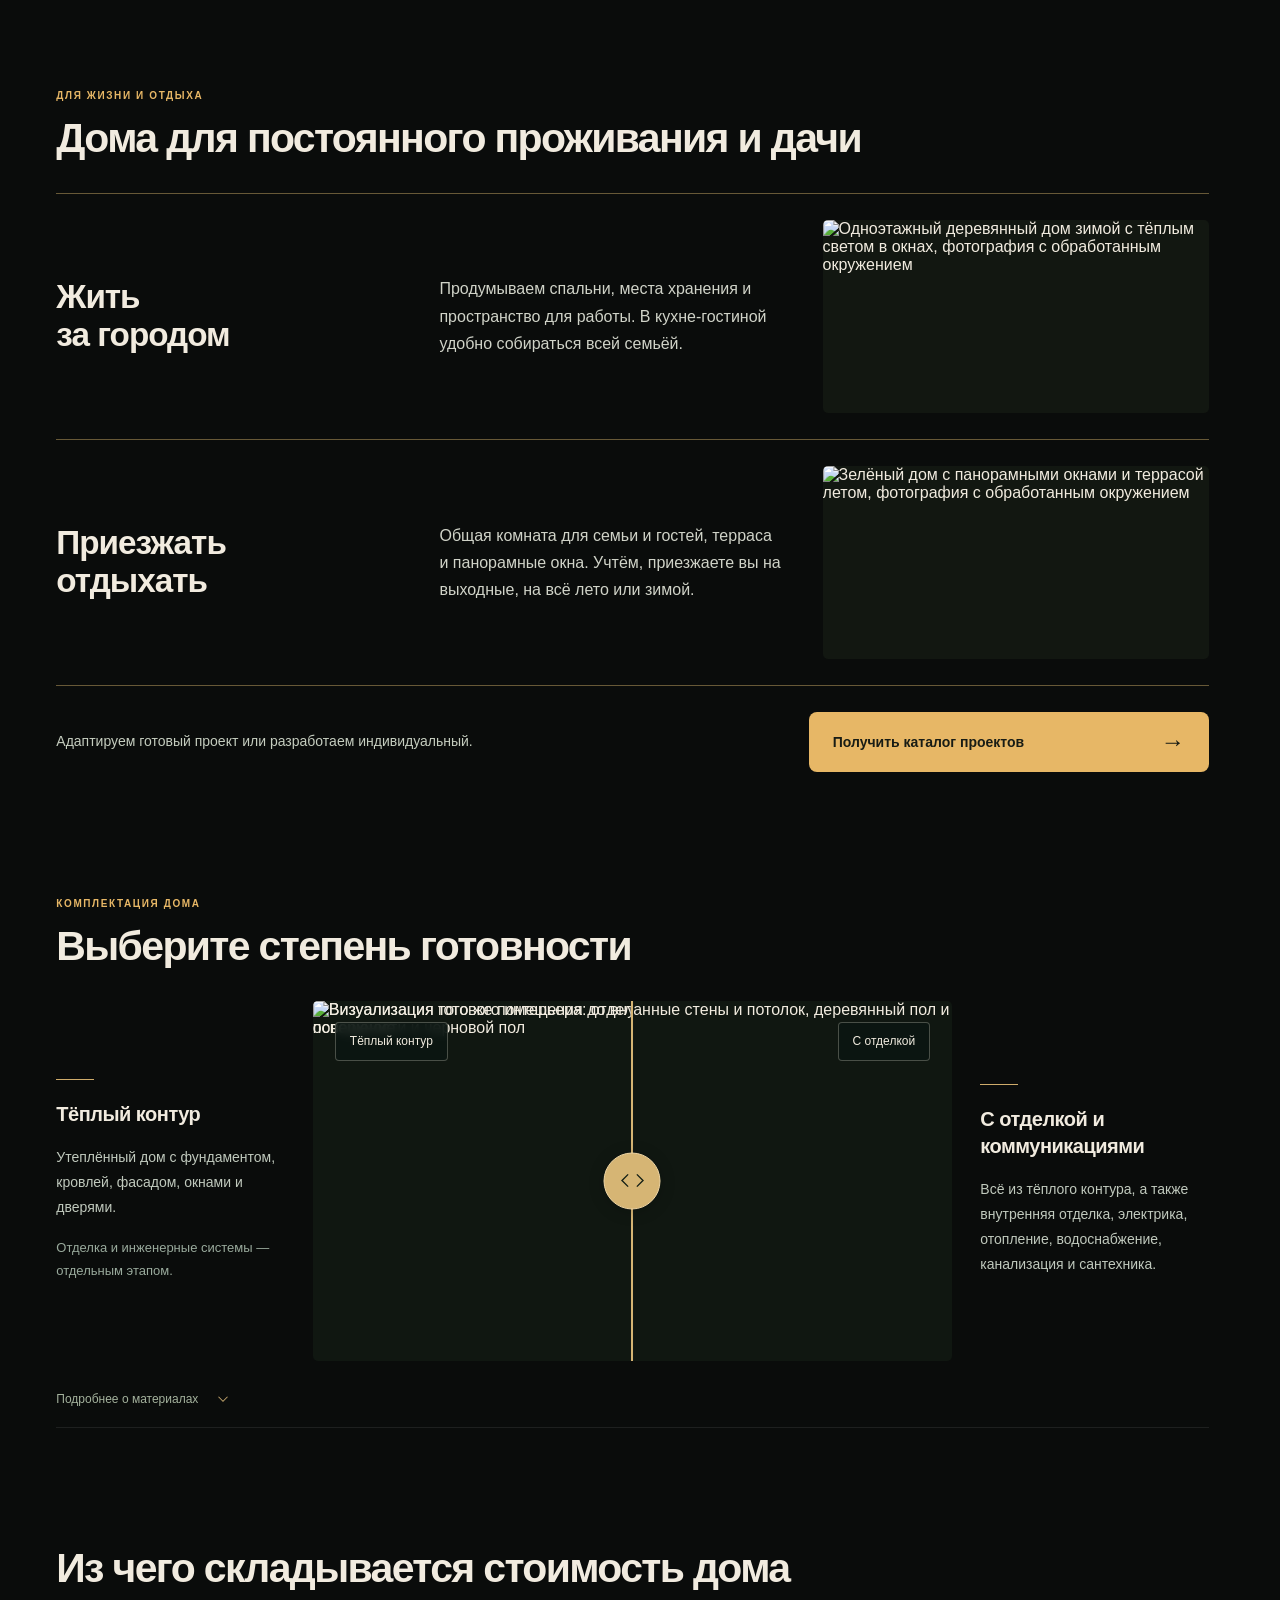
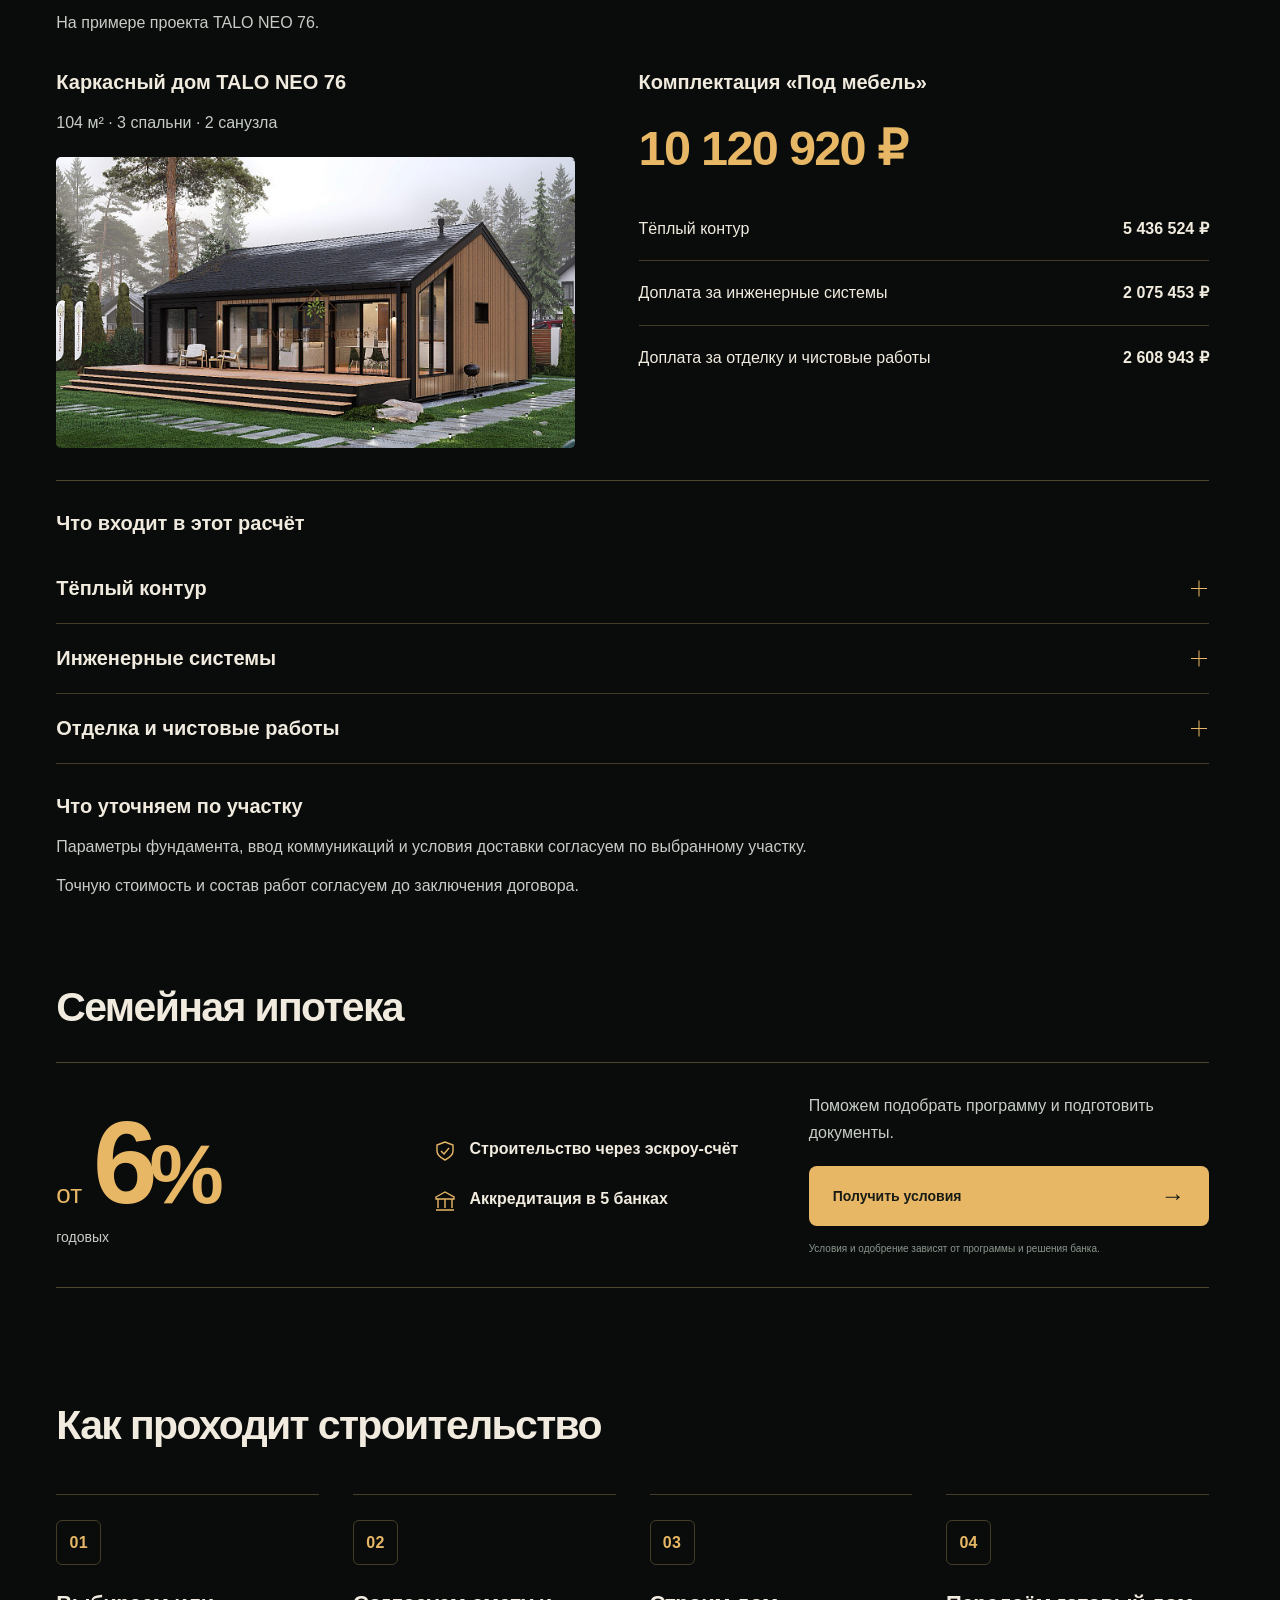
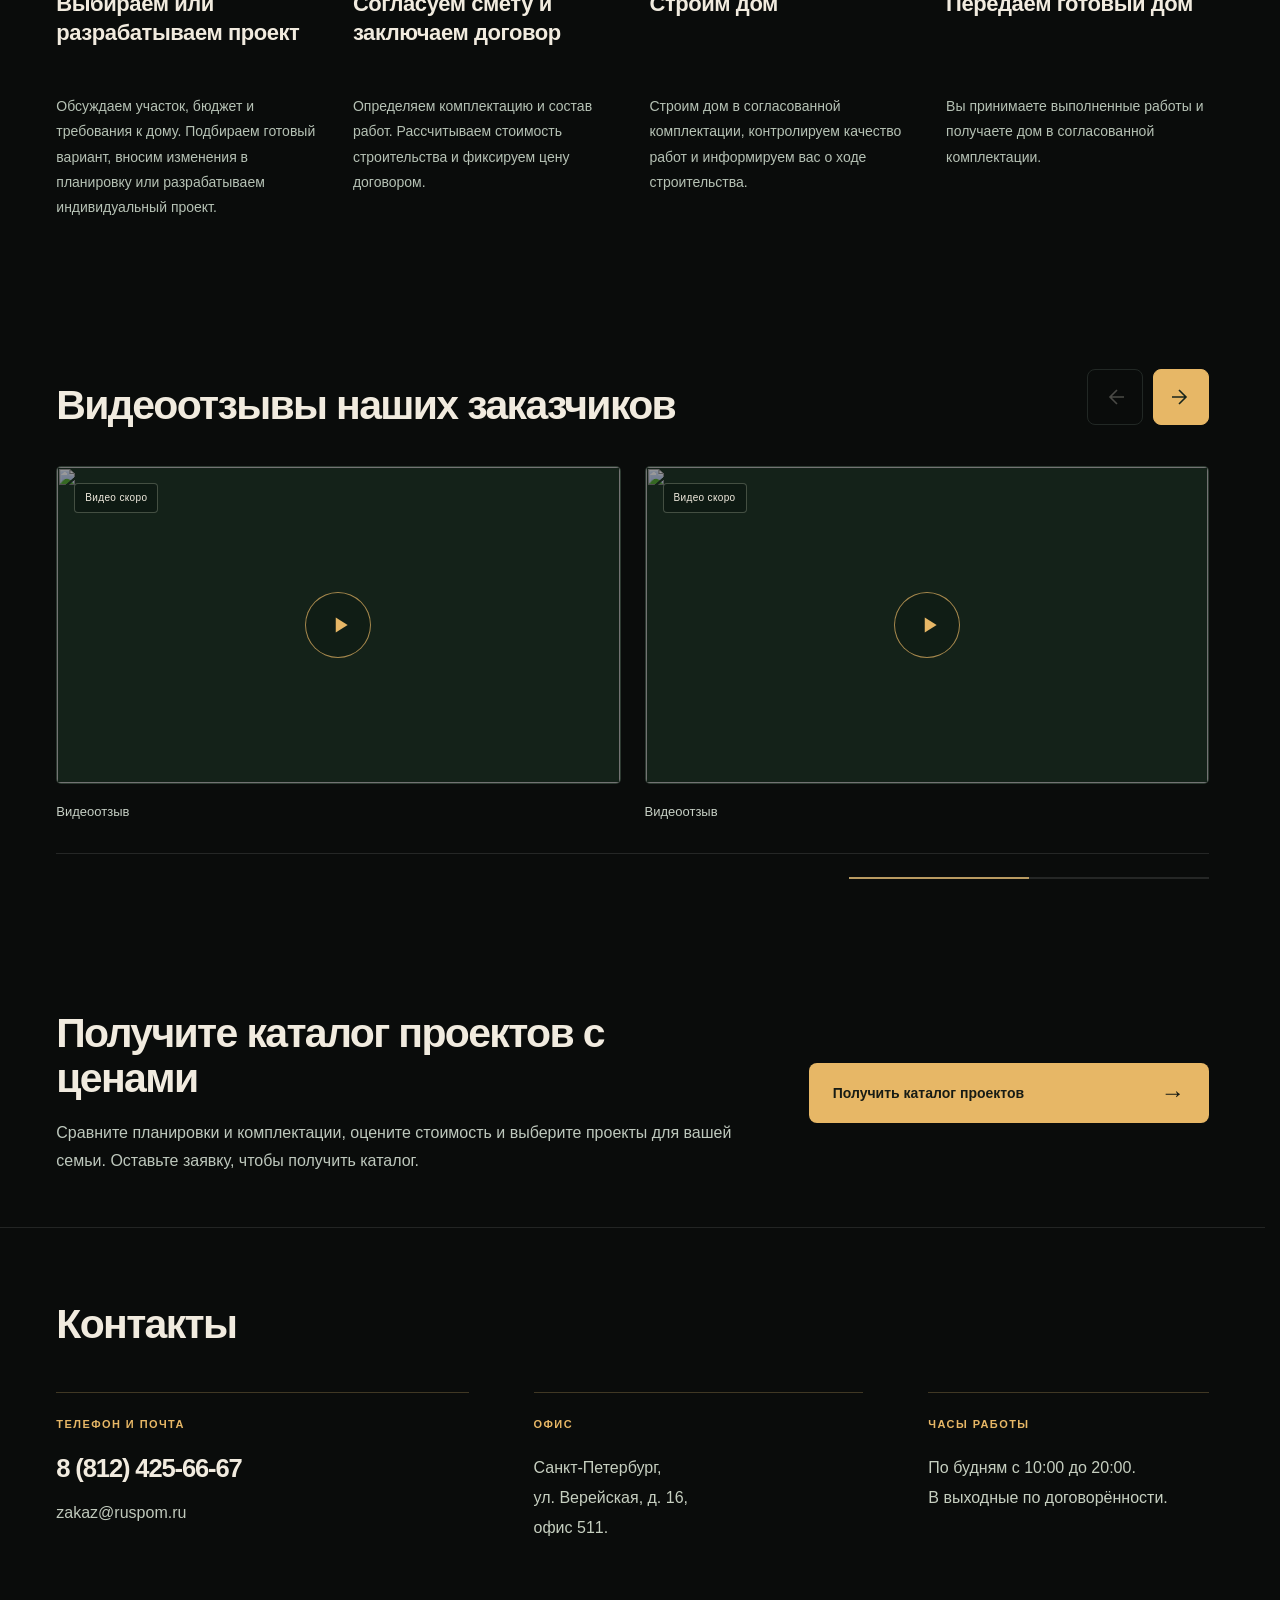
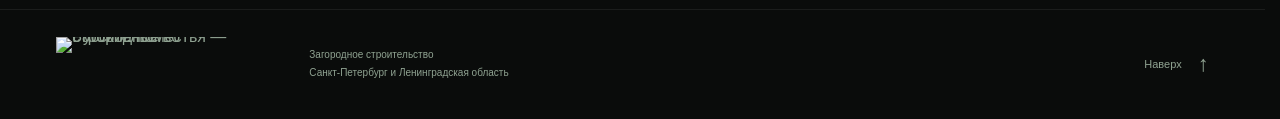
==== commit ecb1041f: "Simplify estimate typography and remove image caption" ====
--- a/index.html
+++ b/index.html
@@ -1,4 +1,4 @@
-<!doctype html><html lang="ru"><head><meta charset="utf-8"><meta name="viewport" content="width=device-width,initial-scale=1"><meta name="robots" content="noindex,nofollow"><meta name="theme-color" content="#0a0c0b"><meta name="description" content="Каркасные дома под ключ от производителя. Русские поместья — Санкт-Петербург и Ленинградская область."><title>Каркасные дома под ключ — Русские поместья</title><link rel="preload" as="image" href="assets/cinema/hero-approved.jpg"><link rel="stylesheet" href="assets/cinema.css?v=27"><script src="assets/cinema.js?v=11" defer></script></head><body><a class="skip-link" href="#works">К построенным домам</a><main>
+<!doctype html><html lang="ru"><head><meta charset="utf-8"><meta name="viewport" content="width=device-width,initial-scale=1"><meta name="robots" content="noindex,nofollow"><meta name="theme-color" content="#0a0c0b"><meta name="description" content="Каркасные дома под ключ от производителя. Русские поместья — Санкт-Петербург и Ленинградская область."><title>Каркасные дома под ключ — Русские поместья</title><link rel="preload" as="image" href="assets/cinema/hero-approved.jpg"><link rel="stylesheet" href="assets/cinema.css?v=28"><script src="assets/cinema.js?v=11" defer></script></head><body><a class="skip-link" href="#works">К построенным домам</a><main>
 <section id="home" aria-labelledby="hero-title" class="hero a"><div class="a__photo" style="background-image:url('assets/cinema/hero-approved.jpg')"></div><div class="a__shade"></div><header class="site-header"><a class="brand" href="#home" aria-label="Русские поместья"><img src="assets/cinema/logo-approved.png" alt="Русские поместья — Загородное строительство"></a><nav class="site-nav"><a href="#works">Построенные дома</a><a href="#tech">Технология</a><a href="#stages">Этапы</a><a href="#contacts">Контакты</a></nav><div class="site-contact"><a class="phone" href="tel:+78124256667">+7 (812) 425-66-67</a><a class="callback" href="tel:+78124256667">Заказать звонок</a></div></header><div class="a__inner"><div class="a__copy"><h1 class="display" id="hero-title">Каркасные дома под ключ от производителя</h1><p class="lead">Строим дома в Санкт-Петербурге и Ленинградской области от 2 500 000 руб. Фиксируем цену договором. Гарантия до 25 лет. Получите каталог с планировками, ценами и комплектациями, чтобы выбрать дом под свой бюджет.</p><div class="a__action"><button class="cta" type="button" data-catalog>Получить каталог проектов <span class="arrow">→</span></button><span class="note">Каталог проектов с планировками, ценами и комплектациями</span></div></div><div class="a__bottom"><div class="proof"><div class="proof__item"><svg viewBox="0 0 24 24" fill="none" stroke-width="1.8"><rect x="3" y="5" width="18" height="16" rx="2"/><path d="M7 2v6M17 2v6M3 10h18"/></svg><div><div class="proof__num">13 лет</div><span class="proof__text">в загородном строительстве</span></div></div><div class="proof__item"><svg viewBox="0 0 24 24" fill="none" stroke-width="1.8"><path d="M2 11 12 3l10 8M5 10v11h14V10M9 21v-7h6v7"/></svg><div><div class="proof__num">Более 120</div><span class="proof__text">построенных домов</span></div></div></div><a class="a__scroll" href="#works">Построенные дома ↓</a></div></div></section>
 <section class="works" id="works" aria-labelledby="works-title"><div class="works-container"><div class="works-heading"><h2 class="section-title" id="works-title">Фото реальных домов, которые мы построили</h2><div class="gallery-controls"><div class="gallery-arrows"><button type="button" class="gallery-arrow " data-gallery-prev aria-label="Предыдущая фотография" disabled><svg viewBox="0 0 24 24" width="24" height="24" fill="none" stroke="currentColor" stroke-width="1.6" aria-hidden="true"><path d="M14 5l-7 7 7 7M7 12h14"/></svg></button><button type="button" class="gallery-arrow " data-gallery-next aria-label="Следующая фотография"><svg viewBox="0 0 24 24" width="24" height="24" fill="none" stroke="currentColor" stroke-width="1.6" aria-hidden="true"><path d="M10 5l7 7-7 7M17 12H3"/></svg></button></div></div></div><div class="gallery-window"><ul class="gallery-track" aria-label="Фотографии построенных домов" aria-roledescription="карусель" tabindex="0"><li class="gallery-card" aria-label="Фотография 1 из 13"><figure><button type="button" class="gallery-photo" data-open="0" aria-label="Открыть фотографию 1: Панорамное остекление"><img src="assets/cinema/gallery-lead-08-marked.webp" width="1448" height="1086" alt="Панорамное остекление — построенный дом Русских поместий" loading="lazy" decoding="async" draggable="false"><span class="expand-photo"><svg viewBox="0 0 24 24" width="20" height="20" fill="none" stroke="currentColor" stroke-width="1.5" aria-hidden="true"><path d="M8 3H3v5M16 3h5v5M21 16v5h-5M8 21H3v-5M3 3l6 6M21 3l-6 6M21 21l-6-6M3 21l6-6"/></svg><span>Увеличить</span></span></button><figcaption><span>Панорамное остекление</span><span class="photo-index">01</span></figcaption></figure></li><li class="gallery-card" aria-label="Фотография 2 из 13"><figure><button type="button" class="gallery-photo" data-open="1" aria-label="Открыть фотографию 2: Открытая терраса"><img src="assets/cinema/gallery-lead-14-marked.webp" width="1448" height="1086" alt="Открытая терраса — построенный дом Русских поместий" loading="lazy" decoding="async" draggable="false"><span class="expand-photo"><svg viewBox="0 0 24 24" width="20" height="20" fill="none" stroke="currentColor" stroke-width="1.5" aria-hidden="true"><path d="M8 3H3v5M16 3h5v5M21 16v5h-5M8 21H3v-5M3 3l6 6M21 3l-6 6M21 21l-6-6M3 21l6-6"/></svg><span>Увеличить</span></span></button><figcaption><span>Открытая терраса</span><span class="photo-index">02</span></figcaption></figure></li><li class="gallery-card" aria-label="Фотография 3 из 13"><figure><button type="button" class="gallery-photo" data-open="2" aria-label="Открыть фотографию 3: Терраса вдоль фасада"><img src="assets/cinema/preview-12.webp" width="1920" height="1440" alt="Терраса вдоль фасада — построенный дом Русских поместий" loading="lazy" decoding="async" draggable="false"><span class="expand-photo"><svg viewBox="0 0 24 24" width="20" height="20" fill="none" stroke="currentColor" stroke-width="1.5" aria-hidden="true"><path d="M8 3H3v5M16 3h5v5M21 16v5h-5M8 21H3v-5M3 3l6 6M21 3l-6 6M21 21l-6-6M3 21l6-6"/></svg><span>Увеличить</span></span></button><figcaption><span>Терраса вдоль фасада</span><span class="photo-index">03</span></figcaption></figure></li><li class="gallery-card" aria-label="Фотография 4 из 13"><figure><button type="button" class="gallery-photo" data-open="3" aria-label="Открыть фотографию 4: Дом в зелёном окружении"><img src="assets/cinema/preview-09.webp" width="1920" height="1440" alt="Дом в зелёном окружении — построенный дом Русских поместий" loading="lazy" decoding="async" draggable="false"><span class="expand-photo"><svg viewBox="0 0 24 24" width="20" height="20" fill="none" stroke="currentColor" stroke-width="1.5" aria-hidden="true"><path d="M8 3H3v5M16 3h5v5M21 16v5h-5M8 21H3v-5M3 3l6 6M21 3l-6 6M21 21l-6-6M3 21l6-6"/></svg><span>Увеличить</span></span></button><figcaption><span>Дом в зелёном окружении</span><span class="photo-index">04</span></figcaption></figure></li><li class="gallery-card" aria-label="Фотография 5 из 13"><figure><button type="button" class="gallery-photo" data-open="4" aria-label="Открыть фотографию 5: Деревянный фасад зимой"><img src="assets/cinema/preview-01.webp" width="1920" height="1440" alt="Деревянный фасад зимой — построенный дом Русских поместий" loading="lazy" decoding="async" draggable="false"><span class="expand-photo"><svg viewBox="0 0 24 24" width="20" height="20" fill="none" stroke="currentColor" stroke-width="1.5" aria-hidden="true"><path d="M8 3H3v5M16 3h5v5M21 16v5h-5M8 21H3v-5M3 3l6 6M21 3l-6 6M21 21l-6-6M3 21l6-6"/></svg><span>Увеличить</span></span></button><figcaption><span>Деревянный фасад зимой</span><span class="photo-index">05</span></figcaption></figure></li><li class="gallery-card" aria-label="Фотография 6 из 13"><figure><button type="button" class="gallery-photo" data-open="5" aria-label="Открыть фотографию 6: Крытая терраса"><img src="assets/cinema/preview-07.webp" width="1920" height="1440" alt="Крытая терраса — построенный дом Русских поместий" loading="lazy" decoding="async" draggable="false"><span class="expand-photo"><svg viewBox="0 0 24 24" width="20" height="20" fill="none" stroke="currentColor" stroke-width="1.5" aria-hidden="true"><path d="M8 3H3v5M16 3h5v5M21 16v5h-5M8 21H3v-5M3 3l6 6M21 3l-6 6M21 21l-6-6M3 21l6-6"/></svg><span>Увеличить</span></span></button><figcaption><span>Крытая терраса</span><span class="photo-index">06</span></figcaption></figure></li><li class="gallery-card" aria-label="Фотография 7 из 13"><figure><button type="button" class="gallery-photo" data-open="6" aria-label="Открыть фотографию 7: Высокое остекление фасада"><img src="assets/cinema/preview-10.webp" width="1920" height="1440" alt="Высокое остекление фасада — построенный дом Русских поместий" loading="lazy" decoding="async" draggable="false"><span class="expand-photo"><svg viewBox="0 0 24 24" width="20" height="20" fill="none" stroke="currentColor" stroke-width="1.5" aria-hidden="true"><path d="M8 3H3v5M16 3h5v5M21 16v5h-5M8 21H3v-5M3 3l6 6M21 3l-6 6M21 21l-6-6M3 21l6-6"/></svg><span>Увеличить</span></span></button><figcaption><span>Высокое остекление фасада</span><span class="photo-index">07</span></figcaption></figure></li><li class="gallery-card" aria-label="Фотография 8 из 13"><figure><button type="button" class="gallery-photo" data-open="7" aria-label="Открыть фотографию 8: Панорамный фасад"><img src="assets/cinema/preview-11.webp" width="1920" height="1440" alt="Панорамный фасад — построенный дом Русских поместий" loading="lazy" decoding="async" draggable="false"><span class="expand-photo"><svg viewBox="0 0 24 24" width="20" height="20" fill="none" stroke="currentColor" stroke-width="1.5" aria-hidden="true"><path d="M8 3H3v5M16 3h5v5M21 16v5h-5M8 21H3v-5M3 3l6 6M21 3l-6 6M21 21l-6-6M3 21l6-6"/></svg><span>Увеличить</span></span></button><figcaption><span>Панорамный фасад</span><span class="photo-index">08</span></figcaption></figure></li><li class="gallery-card" aria-label="Фотография 9 из 13"><figure><button type="button" class="gallery-photo" data-open="8" aria-label="Открыть фотографию 9: Фасад в вечернем освещении"><img src="assets/cinema/preview-06.webp" width="1920" height="1440" alt="Фасад в вечернем освещении — построенный дом Русских поместий" loading="lazy" decoding="async" draggable="false"><span class="expand-photo"><svg viewBox="0 0 24 24" width="20" height="20" fill="none" stroke="currentColor" stroke-width="1.5" aria-hidden="true"><path d="M8 3H3v5M16 3h5v5M21 16v5h-5M8 21H3v-5M3 3l6 6M21 3l-6 6M21 21l-6-6M3 21l6-6"/></svg><span>Увеличить</span></span></button><figcaption><span>Фасад в вечернем освещении</span><span class="photo-index">09</span></figcaption></figure></li><li class="gallery-card" aria-label="Фотография 10 из 13"><figure><button type="button" class="gallery-photo" data-open="9" aria-label="Открыть фотографию 10: Дом с крыльцом"><img src="assets/cinema/preview-13.webp" width="1920" height="1440" alt="Дом с крыльцом — построенный дом Русских поместий" loading="lazy" decoding="async" draggable="false"><span class="expand-photo"><svg viewBox="0 0 24 24" width="20" height="20" fill="none" stroke="currentColor" stroke-width="1.5" aria-hidden="true"><path d="M8 3H3v5M16 3h5v5M21 16v5h-5M8 21H3v-5M3 3l6 6M21 3l-6 6M21 21l-6-6M3 21l6-6"/></svg><span>Увеличить</span></span></button><figcaption><span>Дом с крыльцом</span><span class="photo-index">10</span></figcaption></figure></li><li class="gallery-card" aria-label="Фотография 11 из 13"><figure><button type="button" class="gallery-photo" data-open="10" aria-label="Открыть фотографию 11: Дом с крытой террасой"><img src="assets/cinema/preview-05.webp" width="1920" height="1440" alt="Дом с крытой террасой — построенный дом Русских поместий" loading="lazy" decoding="async" draggable="false"><span class="expand-photo"><svg viewBox="0 0 24 24" width="20" height="20" fill="none" stroke="currentColor" stroke-width="1.5" aria-hidden="true"><path d="M8 3H3v5M16 3h5v5M21 16v5h-5M8 21H3v-5M3 3l6 6M21 3l-6 6M21 21l-6-6M3 21l6-6"/></svg><span>Увеличить</span></span></button><figcaption><span>Дом с крытой террасой</span><span class="photo-index">11</span></figcaption></figure></li><li class="gallery-card" aria-label="Фотография 12 из 13"><figure><button type="button" class="gallery-photo" data-open="11" aria-label="Открыть фотографию 12: Одноэтажный дом зимой"><img src="assets/cinema/preview-02.webp" width="1920" height="1440" alt="Одноэтажный дом зимой — построенный дом Русских поместий" loading="lazy" decoding="async" draggable="false"><span class="expand-photo"><svg viewBox="0 0 24 24" width="20" height="20" fill="none" stroke="currentColor" stroke-width="1.5" aria-hidden="true"><path d="M8 3H3v5M16 3h5v5M21 16v5h-5M8 21H3v-5M3 3l6 6M21 3l-6 6M21 21l-6-6M3 21l6-6"/></svg><span>Увеличить</span></span></button><figcaption><span>Одноэтажный дом зимой</span><span class="photo-index">12</span></figcaption></figure></li><li class="gallery-card" aria-label="Фотография 13 из 13"><figure><button type="button" class="gallery-photo" data-open="12" aria-label="Открыть фотографию 13: Дом зимой"><img src="assets/cinema/preview-03.webp" width="1920" height="1440" alt="Дом зимой — построенный дом Русских поместий" loading="lazy" decoding="async" draggable="false"><span class="expand-photo"><svg viewBox="0 0 24 24" width="20" height="20" fill="none" stroke="currentColor" stroke-width="1.5" aria-hidden="true"><path d="M8 3H3v5M16 3h5v5M21 16v5h-5M8 21H3v-5M3 3l6 6M21 3l-6 6M21 21l-6-6M3 21l6-6"/></svg><span>Увеличить</span></span></button><figcaption><span>Дом зимой</span><span class="photo-index">13</span></figcaption></figure></li></ul></div><div class="gallery-bottom"><div class="gallery-progress" aria-hidden="true"><span></span></div></div></div></section>
 
@@ -50,17 +50,16 @@
 <section class="cost-example content-section" id="cost" aria-labelledby="cost-title">
  <div class="section-container">
   <h2 class="section-title" id="cost-title">Из чего складывается стоимость дома</h2>
-  <p class="cost-intro">Разберём состав стоимости на примере проекта TALO NEO 76 из каталога «Русских поместий».</p>
+  <p class="cost-intro">На примере проекта TALO NEO 76.</p>
   <div class="cost-overview">
    <div class="cost-house">
     <h3>Каркасный дом TALO NEO 76</h3>
     <p class="cost-house-description">104 м² · 3 спальни · 2 санузла</p>
-    <figure class="cost-project-photo"><img src="assets/cinema/talo-neo-76-project.jpg" width="640" height="360" alt="Визуализация проекта каркасного дома TALO NEO 76 из каталога Русских поместий" loading="lazy" decoding="async"><figcaption>Визуализация проекта</figcaption></figure>
+    <figure class="cost-project-photo"><img src="assets/cinema/talo-neo-76-project.jpg" width="640" height="360" alt="Визуализация проекта каркасного дома TALO NEO 76 из каталога Русских поместий" loading="lazy" decoding="async"></figure>
    </div>
    <div class="cost-estimate">
-    <p class="cost-total-label">Комплектация «Под мебель»</p>
+    <h3 class="cost-total-label">Комплектация «Под мебель»</h3>
     <p class="cost-total">10&nbsp;120&nbsp;920&nbsp;₽</p>
-    <p class="cost-total-caption">С отделкой и инженерными системами</p>
     <dl class="cost-breakdown">
      <div><dt>Тёплый контур</dt><dd>5&nbsp;436&nbsp;524&nbsp;₽</dd></div>
      <div><dt>Доплата за инженерные системы</dt><dd>2&nbsp;075&nbsp;453&nbsp;₽</dd></div>
--- a/assets/cinema.css
+++ b/assets/cinema.css
@@ -76,12 +76,12 @@
 
 @media(max-width:780px){.site-header{gap:12px}.site-header .brand{width:clamp(120px,38vw,184px)}.callback{display:inline-flex;align-items:center;justify-content:center;min-height:44px;padding:0 12px;font-size:11px;flex-shrink:0}}
 
-/* Draft estimate: total and exclusions stay visible; scope details are native disclosures. */
-.cost-example{padding:48px 0 56px}.cost-intro{font-size:17px;line-height:1.75;color:var(--muted);max-width:860px;margin:20px 0 0}.cost-example h2{max-width:1450px}.cost-overview{display:grid;grid-template-columns:minmax(0,1fr) minmax(0,1.1fr);gap:64px;align-items:center;margin-top:38px;padding-bottom:38px;border-bottom:1px solid #c4a56560}.cost-house{min-width:0}.cost-house h3{font-size:clamp(23px,2vw,32px);line-height:1.25;letter-spacing:-.025em;font-weight:600;max-width:580px;margin:0}.cost-house-description{font-size:16px;line-height:1.7;color:var(--muted);margin:14px 0 0}.cost-total{font-size:clamp(44px,5vw,80px);line-height:1.1;letter-spacing:-.045em;font-weight:800;white-space:nowrap;color:var(--gold);margin:26px 0 10px}.cost-total-caption{font-size:16px;line-height:1.6;color:var(--muted);margin:0}.cost-breakdown{margin:0;min-width:0}.cost-breakdown>div{display:grid;grid-template-columns:minmax(0,1fr) auto;gap:20px;align-items:baseline;padding:24px 0;border-bottom:1px solid #c4a56550}.cost-breakdown>div:last-child{border-bottom:0}.cost-breakdown dt{font-size:20px;line-height:1.45}.cost-breakdown dd{font-size:24px;line-height:1.45;font-weight:600;white-space:nowrap;margin:0}.cost-inclusions{padding-top:32px}.cost-inclusions>h3,.cost-exclusions>h3{font-size:clamp(23px,2vw,30px);line-height:1.3;letter-spacing:-.025em;font-weight:600;margin:0 0 22px}.cost-detail{border-bottom:1px solid #c4a56550}.cost-detail summary{display:flex;align-items:center;justify-content:space-between;gap:24px;list-style:none;cursor:pointer;padding:22px 0;font-size:20px;line-height:1.4;font-weight:600}.cost-detail summary::-webkit-details-marker{display:none}.cost-detail summary:hover{color:var(--gold)}.cost-detail summary:focus-visible{outline:2px solid var(--gold);outline-offset:4px;border-radius:2px}.cost-toggle{position:relative;width:20px;height:20px;flex:none;color:var(--gold)}.cost-toggle::before,.cost-toggle::after{content:"";position:absolute;left:2px;right:2px;top:9px;height:1px;background:currentColor}.cost-toggle::after{transform:rotate(90deg)}.cost-detail[open] .cost-toggle::after{display:none}.cost-detail-copy{padding:0 56px 24px 0}.cost-detail-copy p{max-width:880px;font-size:17px;line-height:1.8;color:var(--muted);margin:0}.cost-exclusions{padding-top:30px}.cost-exclusions>h3{color:var(--gold);margin-bottom:12px}.cost-exclusions>p{font-size:17px;line-height:1.75;color:var(--cream);margin:0}.cost-exclusions .cost-disclaimer{font-size:13px;line-height:1.7;color:#96a397;margin-top:16px}
-@media(max-width:1100px){.cost-overview{gap:32px}.cost-breakdown dt{font-size:16px}.cost-breakdown dd{font-size:18px}.cost-breakdown>div{gap:16px}.cost-house-description,.cost-total-caption{font-size:14px}}
-@media(max-width:780px){.cost-example{padding:32px 0 38px}.cost-intro{font-size:15px;margin-top:16px}.cost-overview{grid-template-columns:minmax(0,1fr);gap:24px;margin-top:26px;padding-bottom:24px}.cost-house h3{font-size:23px}.cost-house-description{margin-top:12px}.cost-total{font-size:clamp(42px,10.5vw,68px);margin-top:22px}.cost-breakdown>div{padding:16px 0}.cost-breakdown dt{font-size:15px}.cost-breakdown dd{font-size:17px}.cost-inclusions{padding-top:24px}.cost-inclusions>h3,.cost-exclusions>h3{font-size:23px;margin-bottom:16px}.cost-detail summary{font-size:17px;padding:19px 0;gap:16px}.cost-detail-copy{padding:0 28px 20px 0}.cost-detail-copy p{font-size:15px;line-height:1.75}.cost-exclusions{padding-top:24px}.cost-exclusions>h3{margin-bottom:12px}.cost-exclusions>p{font-size:15px}.cost-exclusions .cost-disclaimer{font-size:12px;margin-top:14px}}
-
-/* Named catalogue project, with dated source prices and its own archived rendering. */
-.cost-project-photo{margin:22px 0 0}.cost-project-photo img{display:block;width:100%;height:auto;aspect-ratio:16/9;object-fit:contain;border-radius:5px}.cost-project-photo figcaption{font-size:11px;line-height:1.6;color:#96a397;margin-top:9px}.cost-estimate{min-width:0}.cost-total-label{font-size:18px;line-height:1.5;font-weight:600;margin:0}.cost-estimate .cost-total{font-size:clamp(40px,4.4vw,76px);margin:14px 0 10px}.cost-estimate .cost-total-caption{font-size:13px}.cost-estimate .cost-breakdown{margin-top:20px}.cost-estimate .cost-breakdown>div{padding:18px 0}.cost-estimate .cost-breakdown dt{font-size:17px}.cost-estimate .cost-breakdown dd{font-size:21px}
-@media(max-width:1100px){.cost-estimate .cost-breakdown dt{font-size:15px}.cost-estimate .cost-breakdown dd{font-size:17px}.cost-overview{align-items:start}}
-@media(max-width:780px){.cost-project-photo{margin-top:18px}.cost-estimate .cost-total{font-size:clamp(32px,9vw,56px)}.cost-estimate .cost-breakdown>div{padding:16px 0}.cost-total-label{font-size:17px}}
+/* Cost section uses four type roles: shared H2, total, subheading and body. */
+.cost-example{--cost-body-size:16px;--cost-subhead-size:20px;padding:48px 0 56px}.cost-example h2{max-width:1450px}
+.cost-intro,.cost-house-description,.cost-breakdown dt,.cost-breakdown dd,.cost-detail-copy p,.cost-exclusions>p{font-size:var(--cost-body-size);line-height:1.7;font-weight:400;letter-spacing:normal;color:var(--muted)}
+.cost-house h3,.cost-total-label,.cost-inclusions>h3,.cost-exclusions>h3,.cost-detail summary{font-size:var(--cost-subhead-size);line-height:1.45;font-weight:600;letter-spacing:normal;color:var(--cream);margin:0}
+.cost-intro{max-width:860px;margin:18px 0 0}.cost-overview{display:grid;grid-template-columns:minmax(0,1fr) minmax(0,1.1fr);gap:64px;align-items:start;margin-top:32px;padding-bottom:32px;border-bottom:1px solid #c4a56560}.cost-house,.cost-estimate{min-width:0}.cost-house-description{margin:12px 0 0}.cost-project-photo{margin:20px 0 0}.cost-project-photo img{display:block;width:100%;height:auto;aspect-ratio:16/9;object-fit:contain;border-radius:5px}
+.cost-total{font-size:clamp(36px,3.8vw,64px);line-height:1.15;letter-spacing:-.035em;font-weight:700;white-space:nowrap;color:var(--gold);margin:24px 0 20px}.cost-breakdown{margin:0;min-width:0}.cost-breakdown>div{display:grid;grid-template-columns:minmax(0,1fr) auto;gap:20px;align-items:baseline;padding:18px 0;border-bottom:1px solid #c4a56550}.cost-breakdown>div:last-child{border-bottom:0}.cost-breakdown dt{color:var(--cream)}.cost-breakdown dd{font-weight:600;white-space:nowrap;color:var(--cream);margin:0}
+.cost-inclusions{padding-top:28px}.cost-inclusions>h3{margin-bottom:16px}.cost-detail{border-bottom:1px solid #c4a56550}.cost-detail summary{display:flex;align-items:center;justify-content:space-between;gap:24px;list-style:none;cursor:pointer;padding:20px 0}.cost-detail summary::-webkit-details-marker{display:none}.cost-detail summary:hover{color:var(--gold)}.cost-detail summary:focus-visible{outline:2px solid var(--gold);outline-offset:4px;border-radius:2px}.cost-toggle{position:relative;width:20px;height:20px;flex:none;color:var(--gold)}.cost-toggle::before,.cost-toggle::after{content:"";position:absolute;left:2px;right:2px;top:9px;height:1px;background:currentColor}.cost-toggle::after{transform:rotate(90deg)}.cost-detail[open] .cost-toggle::after{display:none}.cost-detail-copy{padding:0 56px 22px 0}.cost-detail-copy p{max-width:880px;margin:0}.cost-exclusions{padding-top:28px}.cost-exclusions>h3{margin-bottom:12px}.cost-exclusions>p{margin:0}.cost-exclusions .cost-disclaimer{margin-top:12px}
+@media(max-width:1100px){.cost-overview{gap:32px}.cost-breakdown>div{gap:16px}}
+@media(max-width:780px){.cost-example{--cost-body-size:15px;--cost-subhead-size:18px;padding:32px 0 38px}.cost-intro{margin-top:16px}.cost-overview{grid-template-columns:minmax(0,1fr);gap:24px;margin-top:24px;padding-bottom:24px}.cost-project-photo{margin-top:18px}.cost-total{font-size:clamp(32px,9vw,56px);margin:18px 0}.cost-breakdown>div{padding:16px 0}.cost-inclusions{padding-top:24px}.cost-detail summary{padding:18px 0;gap:16px}.cost-detail-copy{padding:0 28px 20px 0}.cost-exclusions{padding-top:24px}}
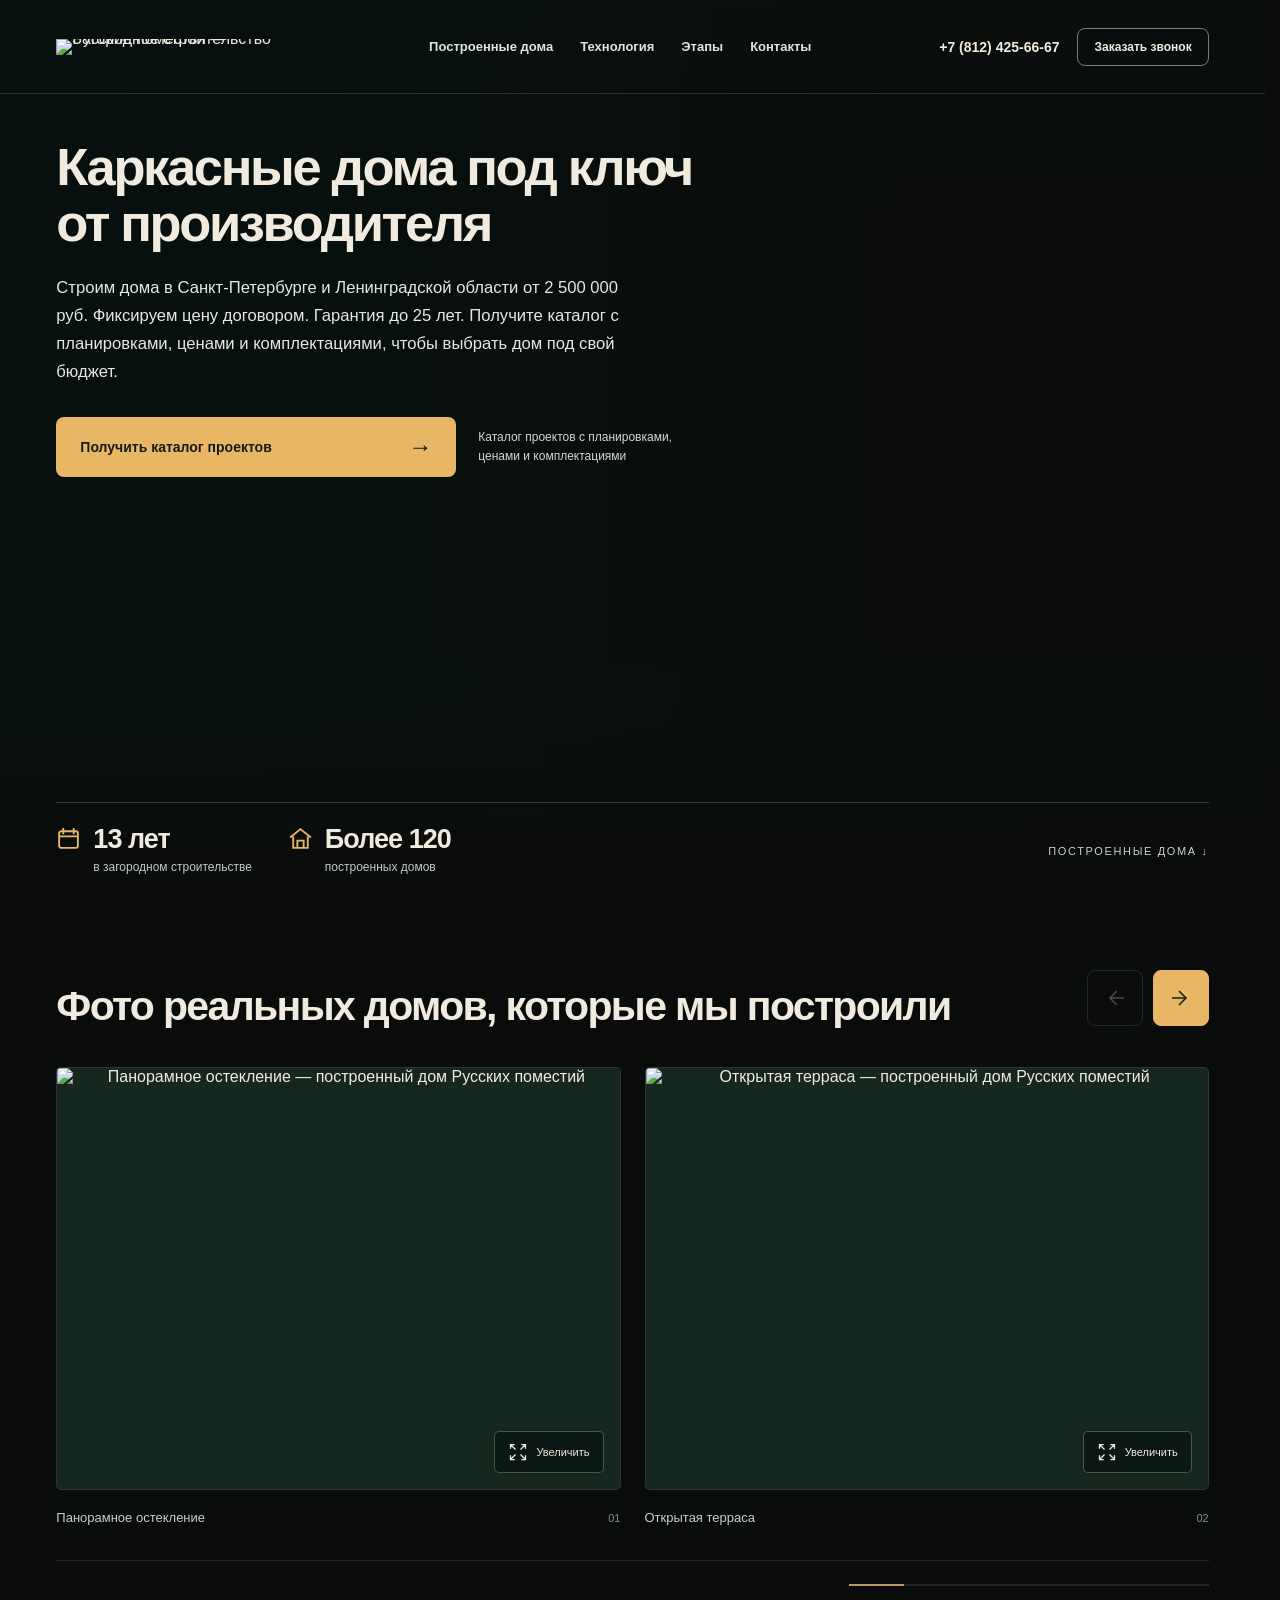
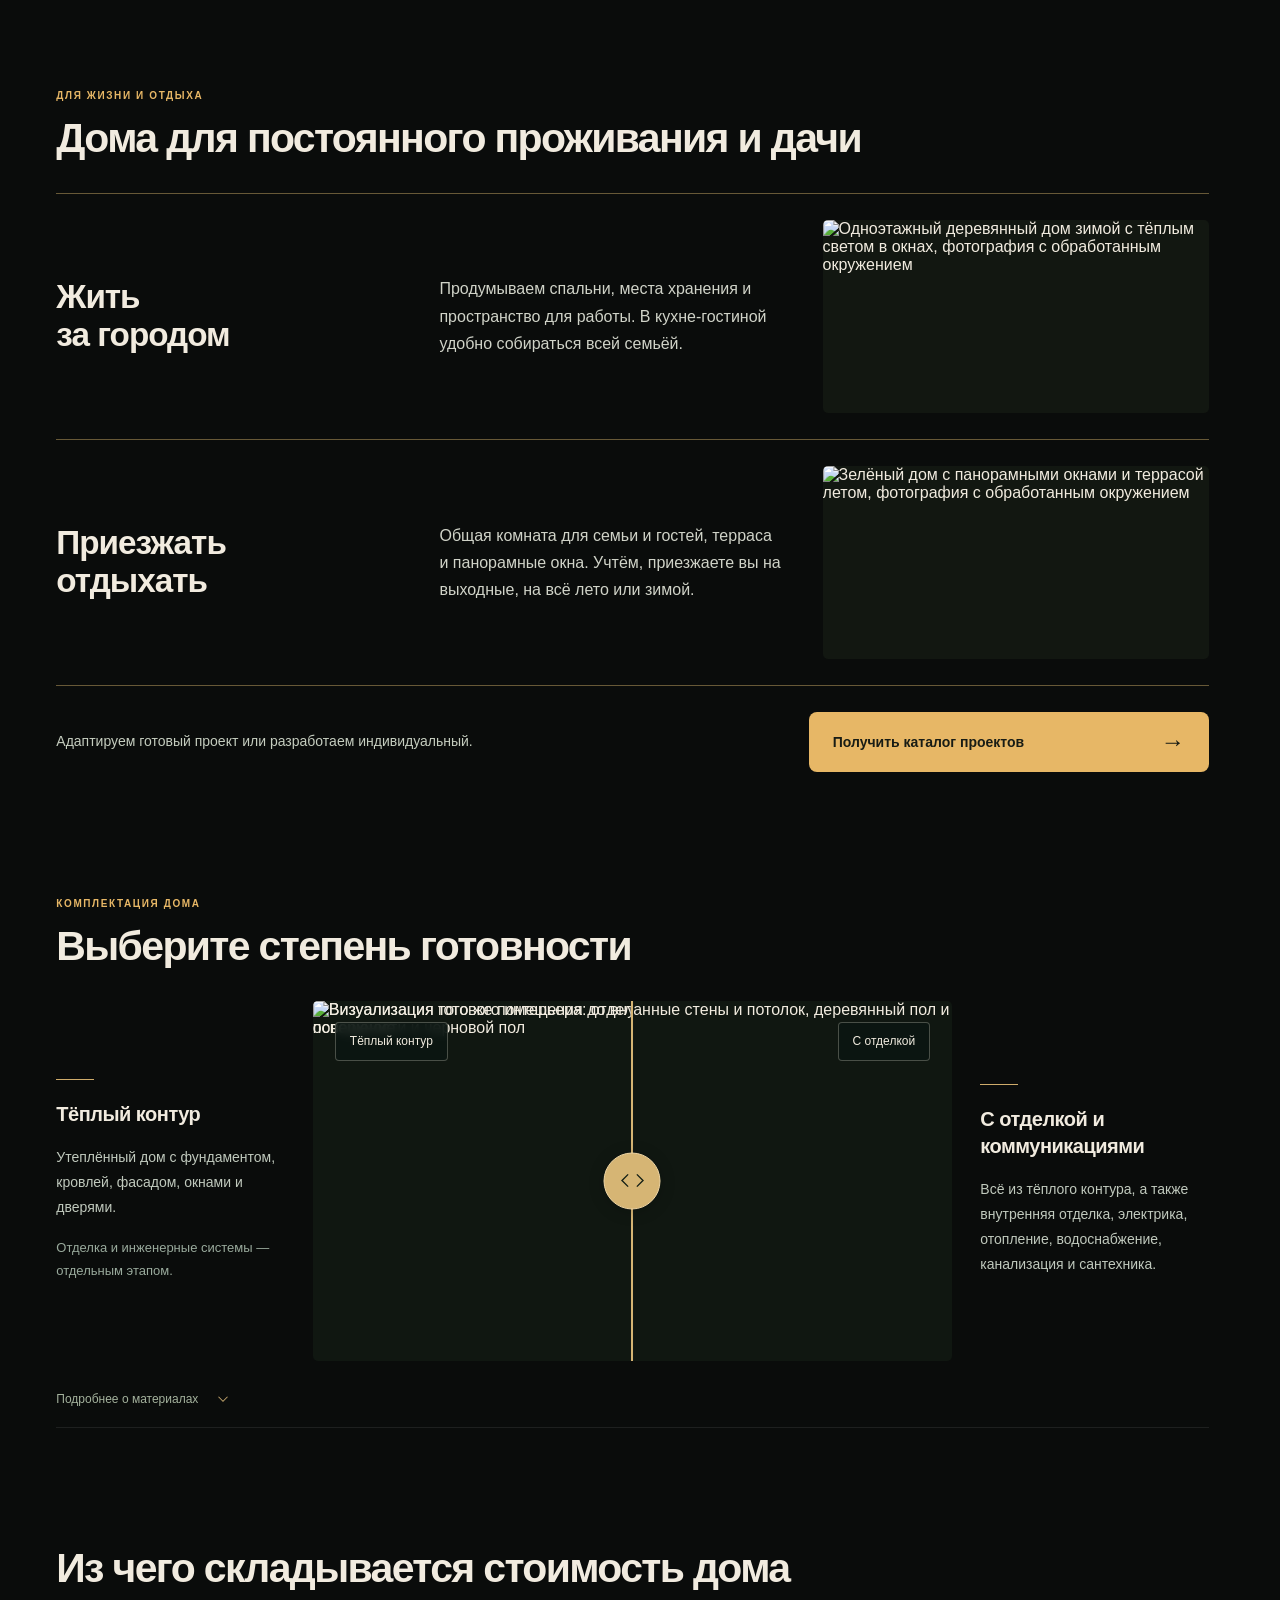
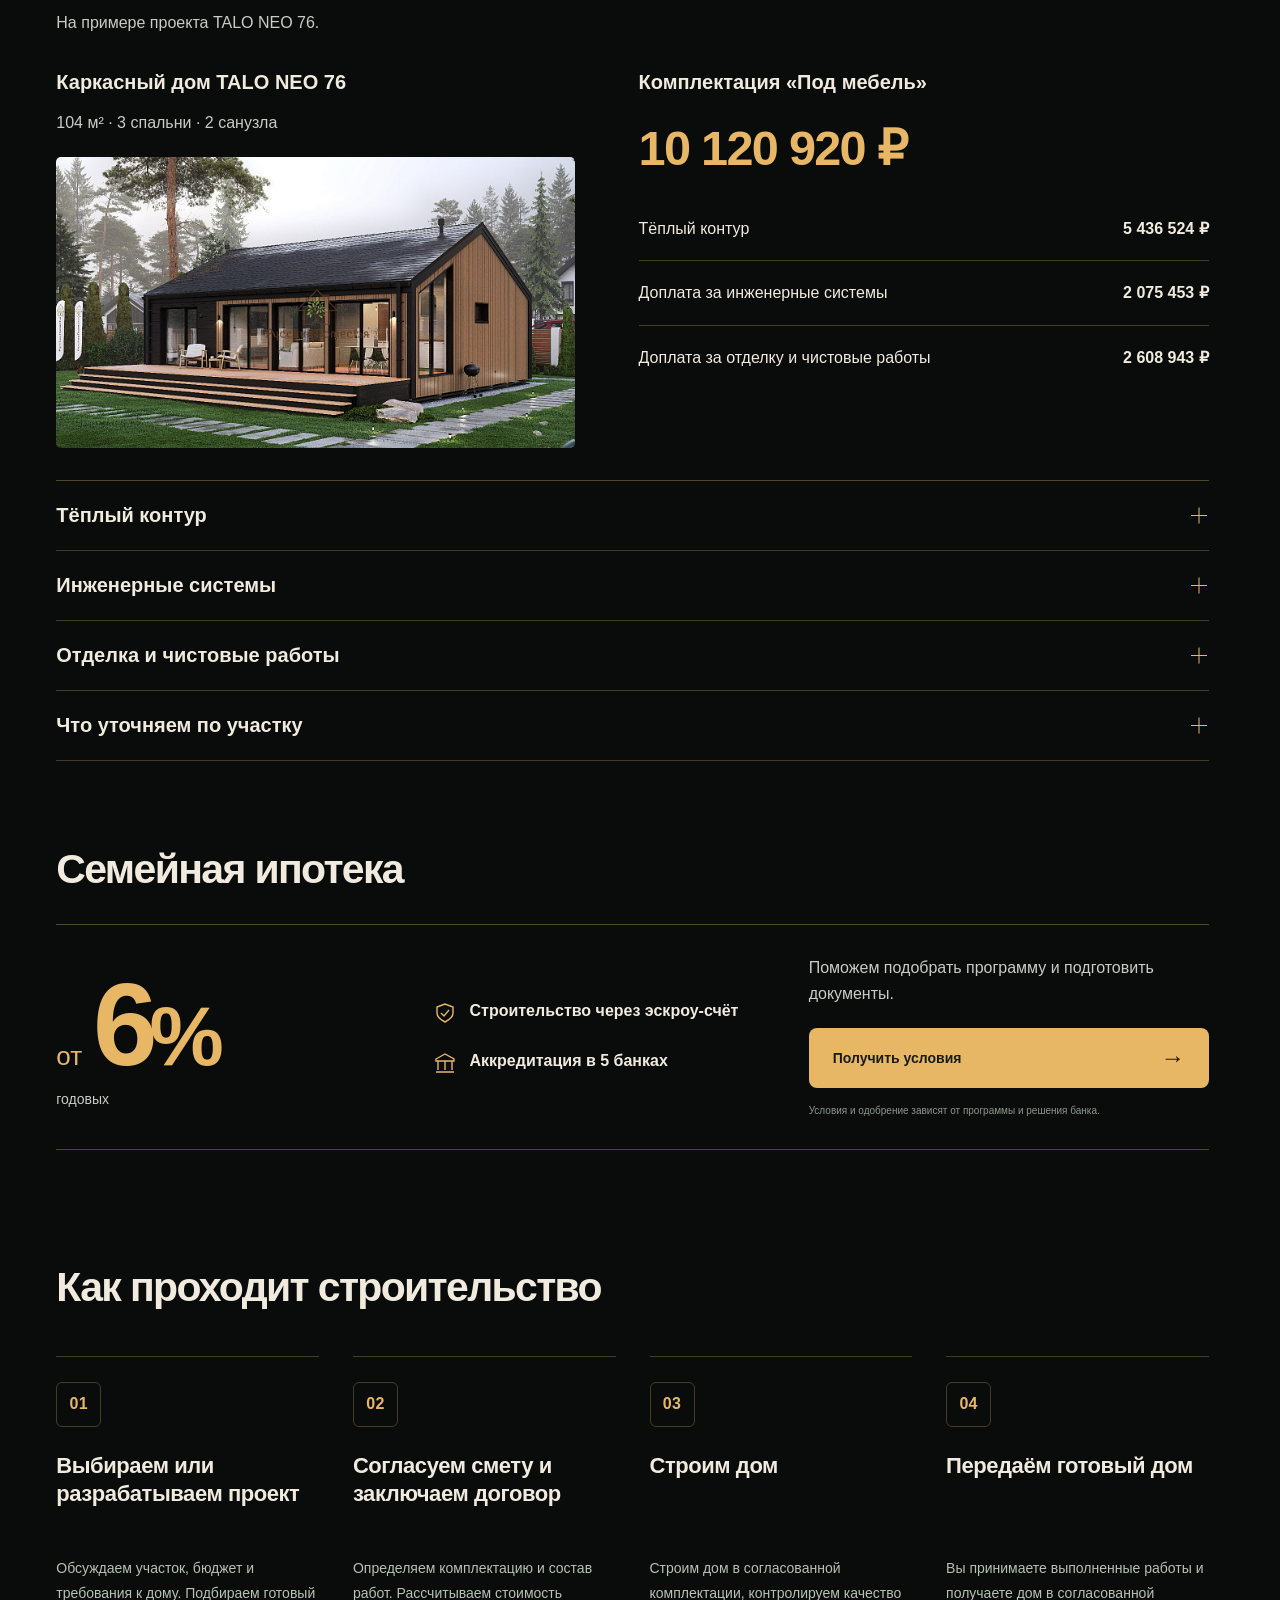
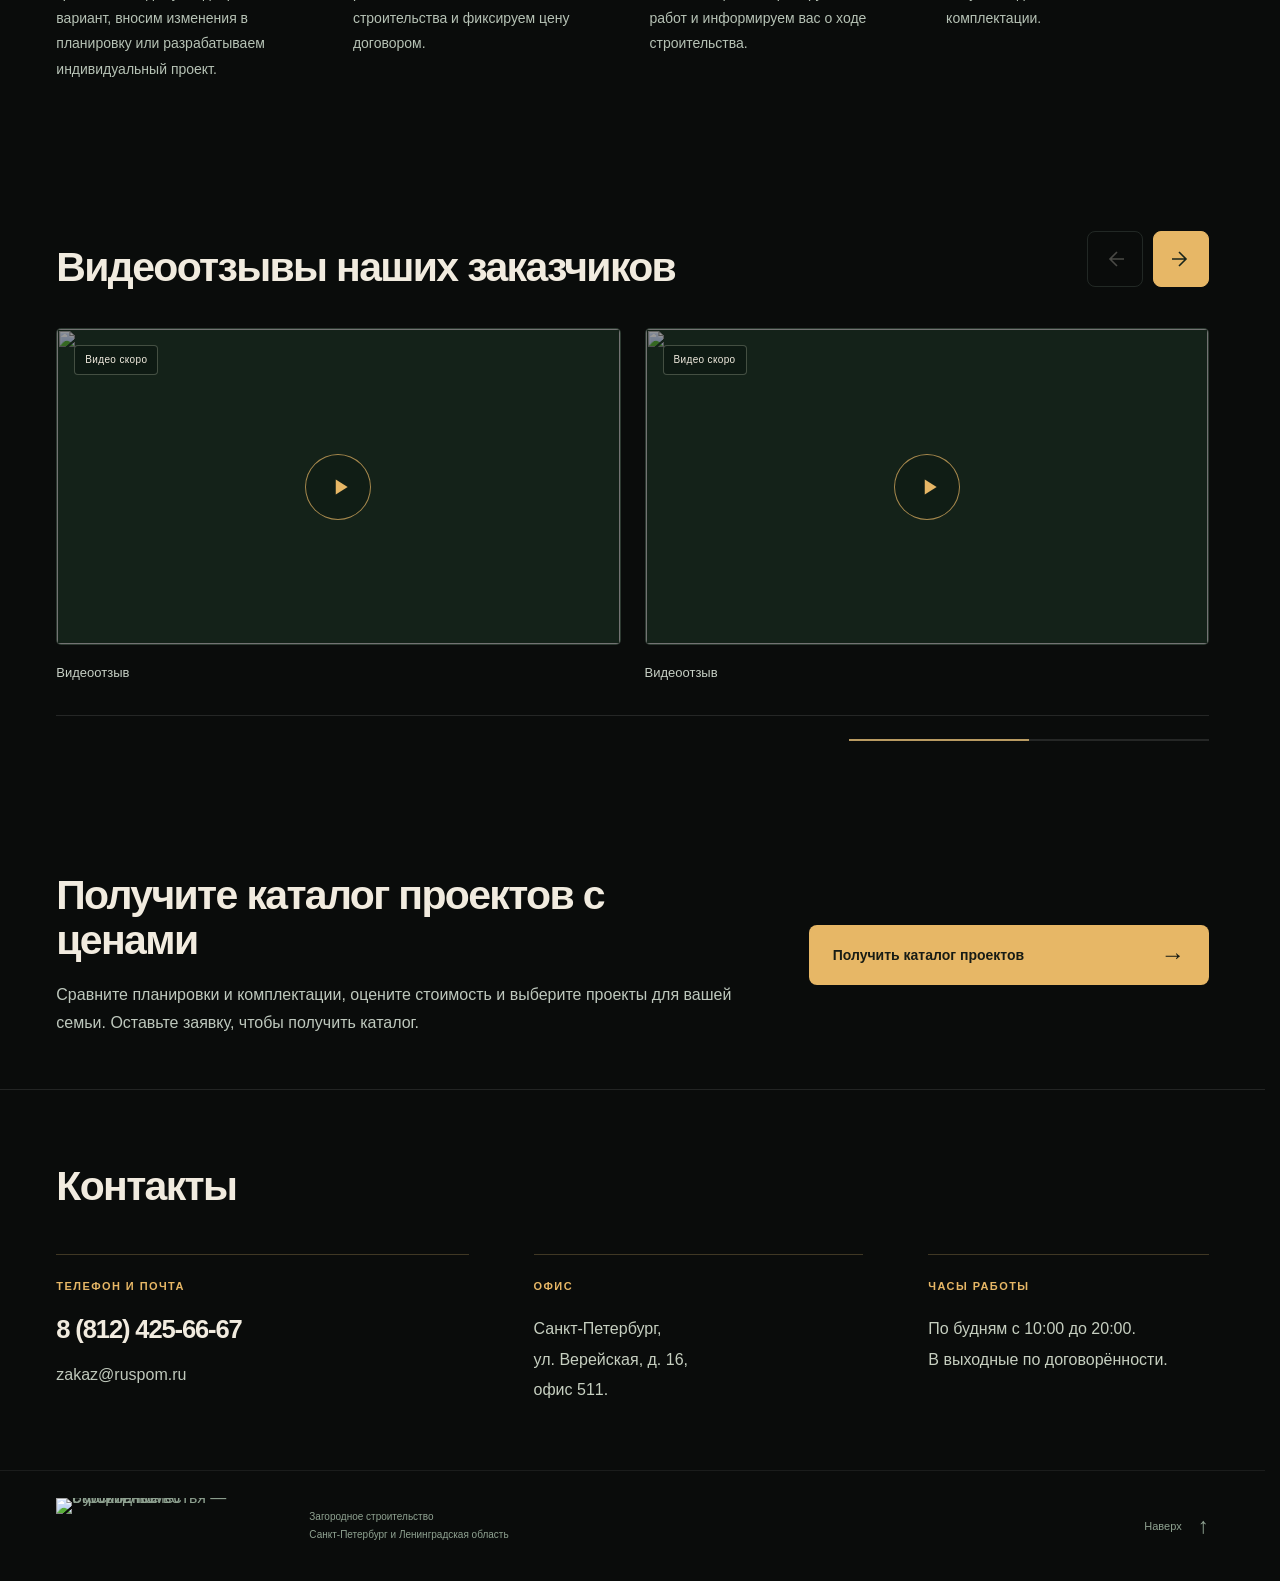
==== commit 734fe325: "Fold site-specific details into the cost accordion" ====
--- a/index.html
+++ b/index.html
@@ -1,4 +1,4 @@
-<!doctype html><html lang="ru"><head><meta charset="utf-8"><meta name="viewport" content="width=device-width,initial-scale=1"><meta name="robots" content="noindex,nofollow"><meta name="theme-color" content="#0a0c0b"><meta name="description" content="Каркасные дома под ключ от производителя. Русские поместья — Санкт-Петербург и Ленинградская область."><title>Каркасные дома под ключ — Русские поместья</title><link rel="preload" as="image" href="assets/cinema/hero-approved.jpg"><link rel="stylesheet" href="assets/cinema.css?v=28"><script src="assets/cinema.js?v=11" defer></script></head><body><a class="skip-link" href="#works">К построенным домам</a><main>
+<!doctype html><html lang="ru"><head><meta charset="utf-8"><meta name="viewport" content="width=device-width,initial-scale=1"><meta name="robots" content="noindex,nofollow"><meta name="theme-color" content="#0a0c0b"><meta name="description" content="Каркасные дома под ключ от производителя. Русские поместья — Санкт-Петербург и Ленинградская область."><title>Каркасные дома под ключ — Русские поместья</title><link rel="preload" as="image" href="assets/cinema/hero-approved.jpg"><link rel="stylesheet" href="assets/cinema.css?v=29"><script src="assets/cinema.js?v=11" defer></script></head><body><a class="skip-link" href="#works">К построенным домам</a><main>
 <section id="home" aria-labelledby="hero-title" class="hero a"><div class="a__photo" style="background-image:url('assets/cinema/hero-approved.jpg')"></div><div class="a__shade"></div><header class="site-header"><a class="brand" href="#home" aria-label="Русские поместья"><img src="assets/cinema/logo-approved.png" alt="Русские поместья — Загородное строительство"></a><nav class="site-nav"><a href="#works">Построенные дома</a><a href="#tech">Технология</a><a href="#stages">Этапы</a><a href="#contacts">Контакты</a></nav><div class="site-contact"><a class="phone" href="tel:+78124256667">+7 (812) 425-66-67</a><a class="callback" href="tel:+78124256667">Заказать звонок</a></div></header><div class="a__inner"><div class="a__copy"><h1 class="display" id="hero-title">Каркасные дома под ключ от производителя</h1><p class="lead">Строим дома в Санкт-Петербурге и Ленинградской области от 2 500 000 руб. Фиксируем цену договором. Гарантия до 25 лет. Получите каталог с планировками, ценами и комплектациями, чтобы выбрать дом под свой бюджет.</p><div class="a__action"><button class="cta" type="button" data-catalog>Получить каталог проектов <span class="arrow">→</span></button><span class="note">Каталог проектов с планировками, ценами и комплектациями</span></div></div><div class="a__bottom"><div class="proof"><div class="proof__item"><svg viewBox="0 0 24 24" fill="none" stroke-width="1.8"><rect x="3" y="5" width="18" height="16" rx="2"/><path d="M7 2v6M17 2v6M3 10h18"/></svg><div><div class="proof__num">13 лет</div><span class="proof__text">в загородном строительстве</span></div></div><div class="proof__item"><svg viewBox="0 0 24 24" fill="none" stroke-width="1.8"><path d="M2 11 12 3l10 8M5 10v11h14V10M9 21v-7h6v7"/></svg><div><div class="proof__num">Более 120</div><span class="proof__text">построенных домов</span></div></div></div><a class="a__scroll" href="#works">Построенные дома ↓</a></div></div></section>
 <section class="works" id="works" aria-labelledby="works-title"><div class="works-container"><div class="works-heading"><h2 class="section-title" id="works-title">Фото реальных домов, которые мы построили</h2><div class="gallery-controls"><div class="gallery-arrows"><button type="button" class="gallery-arrow " data-gallery-prev aria-label="Предыдущая фотография" disabled><svg viewBox="0 0 24 24" width="24" height="24" fill="none" stroke="currentColor" stroke-width="1.6" aria-hidden="true"><path d="M14 5l-7 7 7 7M7 12h14"/></svg></button><button type="button" class="gallery-arrow " data-gallery-next aria-label="Следующая фотография"><svg viewBox="0 0 24 24" width="24" height="24" fill="none" stroke="currentColor" stroke-width="1.6" aria-hidden="true"><path d="M10 5l7 7-7 7M17 12H3"/></svg></button></div></div></div><div class="gallery-window"><ul class="gallery-track" aria-label="Фотографии построенных домов" aria-roledescription="карусель" tabindex="0"><li class="gallery-card" aria-label="Фотография 1 из 13"><figure><button type="button" class="gallery-photo" data-open="0" aria-label="Открыть фотографию 1: Панорамное остекление"><img src="assets/cinema/gallery-lead-08-marked.webp" width="1448" height="1086" alt="Панорамное остекление — построенный дом Русских поместий" loading="lazy" decoding="async" draggable="false"><span class="expand-photo"><svg viewBox="0 0 24 24" width="20" height="20" fill="none" stroke="currentColor" stroke-width="1.5" aria-hidden="true"><path d="M8 3H3v5M16 3h5v5M21 16v5h-5M8 21H3v-5M3 3l6 6M21 3l-6 6M21 21l-6-6M3 21l6-6"/></svg><span>Увеличить</span></span></button><figcaption><span>Панорамное остекление</span><span class="photo-index">01</span></figcaption></figure></li><li class="gallery-card" aria-label="Фотография 2 из 13"><figure><button type="button" class="gallery-photo" data-open="1" aria-label="Открыть фотографию 2: Открытая терраса"><img src="assets/cinema/gallery-lead-14-marked.webp" width="1448" height="1086" alt="Открытая терраса — построенный дом Русских поместий" loading="lazy" decoding="async" draggable="false"><span class="expand-photo"><svg viewBox="0 0 24 24" width="20" height="20" fill="none" stroke="currentColor" stroke-width="1.5" aria-hidden="true"><path d="M8 3H3v5M16 3h5v5M21 16v5h-5M8 21H3v-5M3 3l6 6M21 3l-6 6M21 21l-6-6M3 21l6-6"/></svg><span>Увеличить</span></span></button><figcaption><span>Открытая терраса</span><span class="photo-index">02</span></figcaption></figure></li><li class="gallery-card" aria-label="Фотография 3 из 13"><figure><button type="button" class="gallery-photo" data-open="2" aria-label="Открыть фотографию 3: Терраса вдоль фасада"><img src="assets/cinema/preview-12.webp" width="1920" height="1440" alt="Терраса вдоль фасада — построенный дом Русских поместий" loading="lazy" decoding="async" draggable="false"><span class="expand-photo"><svg viewBox="0 0 24 24" width="20" height="20" fill="none" stroke="currentColor" stroke-width="1.5" aria-hidden="true"><path d="M8 3H3v5M16 3h5v5M21 16v5h-5M8 21H3v-5M3 3l6 6M21 3l-6 6M21 21l-6-6M3 21l6-6"/></svg><span>Увеличить</span></span></button><figcaption><span>Терраса вдоль фасада</span><span class="photo-index">03</span></figcaption></figure></li><li class="gallery-card" aria-label="Фотография 4 из 13"><figure><button type="button" class="gallery-photo" data-open="3" aria-label="Открыть фотографию 4: Дом в зелёном окружении"><img src="assets/cinema/preview-09.webp" width="1920" height="1440" alt="Дом в зелёном окружении — построенный дом Русских поместий" loading="lazy" decoding="async" draggable="false"><span class="expand-photo"><svg viewBox="0 0 24 24" width="20" height="20" fill="none" stroke="currentColor" stroke-width="1.5" aria-hidden="true"><path d="M8 3H3v5M16 3h5v5M21 16v5h-5M8 21H3v-5M3 3l6 6M21 3l-6 6M21 21l-6-6M3 21l6-6"/></svg><span>Увеличить</span></span></button><figcaption><span>Дом в зелёном окружении</span><span class="photo-index">04</span></figcaption></figure></li><li class="gallery-card" aria-label="Фотография 5 из 13"><figure><button type="button" class="gallery-photo" data-open="4" aria-label="Открыть фотографию 5: Деревянный фасад зимой"><img src="assets/cinema/preview-01.webp" width="1920" height="1440" alt="Деревянный фасад зимой — построенный дом Русских поместий" loading="lazy" decoding="async" draggable="false"><span class="expand-photo"><svg viewBox="0 0 24 24" width="20" height="20" fill="none" stroke="currentColor" stroke-width="1.5" aria-hidden="true"><path d="M8 3H3v5M16 3h5v5M21 16v5h-5M8 21H3v-5M3 3l6 6M21 3l-6 6M21 21l-6-6M3 21l6-6"/></svg><span>Увеличить</span></span></button><figcaption><span>Деревянный фасад зимой</span><span class="photo-index">05</span></figcaption></figure></li><li class="gallery-card" aria-label="Фотография 6 из 13"><figure><button type="button" class="gallery-photo" data-open="5" aria-label="Открыть фотографию 6: Крытая терраса"><img src="assets/cinema/preview-07.webp" width="1920" height="1440" alt="Крытая терраса — построенный дом Русских поместий" loading="lazy" decoding="async" draggable="false"><span class="expand-photo"><svg viewBox="0 0 24 24" width="20" height="20" fill="none" stroke="currentColor" stroke-width="1.5" aria-hidden="true"><path d="M8 3H3v5M16 3h5v5M21 16v5h-5M8 21H3v-5M3 3l6 6M21 3l-6 6M21 21l-6-6M3 21l6-6"/></svg><span>Увеличить</span></span></button><figcaption><span>Крытая терраса</span><span class="photo-index">06</span></figcaption></figure></li><li class="gallery-card" aria-label="Фотография 7 из 13"><figure><button type="button" class="gallery-photo" data-open="6" aria-label="Открыть фотографию 7: Высокое остекление фасада"><img src="assets/cinema/preview-10.webp" width="1920" height="1440" alt="Высокое остекление фасада — построенный дом Русских поместий" loading="lazy" decoding="async" draggable="false"><span class="expand-photo"><svg viewBox="0 0 24 24" width="20" height="20" fill="none" stroke="currentColor" stroke-width="1.5" aria-hidden="true"><path d="M8 3H3v5M16 3h5v5M21 16v5h-5M8 21H3v-5M3 3l6 6M21 3l-6 6M21 21l-6-6M3 21l6-6"/></svg><span>Увеличить</span></span></button><figcaption><span>Высокое остекление фасада</span><span class="photo-index">07</span></figcaption></figure></li><li class="gallery-card" aria-label="Фотография 8 из 13"><figure><button type="button" class="gallery-photo" data-open="7" aria-label="Открыть фотографию 8: Панорамный фасад"><img src="assets/cinema/preview-11.webp" width="1920" height="1440" alt="Панорамный фасад — построенный дом Русских поместий" loading="lazy" decoding="async" draggable="false"><span class="expand-photo"><svg viewBox="0 0 24 24" width="20" height="20" fill="none" stroke="currentColor" stroke-width="1.5" aria-hidden="true"><path d="M8 3H3v5M16 3h5v5M21 16v5h-5M8 21H3v-5M3 3l6 6M21 3l-6 6M21 21l-6-6M3 21l6-6"/></svg><span>Увеличить</span></span></button><figcaption><span>Панорамный фасад</span><span class="photo-index">08</span></figcaption></figure></li><li class="gallery-card" aria-label="Фотография 9 из 13"><figure><button type="button" class="gallery-photo" data-open="8" aria-label="Открыть фотографию 9: Фасад в вечернем освещении"><img src="assets/cinema/preview-06.webp" width="1920" height="1440" alt="Фасад в вечернем освещении — построенный дом Русских поместий" loading="lazy" decoding="async" draggable="false"><span class="expand-photo"><svg viewBox="0 0 24 24" width="20" height="20" fill="none" stroke="currentColor" stroke-width="1.5" aria-hidden="true"><path d="M8 3H3v5M16 3h5v5M21 16v5h-5M8 21H3v-5M3 3l6 6M21 3l-6 6M21 21l-6-6M3 21l6-6"/></svg><span>Увеличить</span></span></button><figcaption><span>Фасад в вечернем освещении</span><span class="photo-index">09</span></figcaption></figure></li><li class="gallery-card" aria-label="Фотография 10 из 13"><figure><button type="button" class="gallery-photo" data-open="9" aria-label="Открыть фотографию 10: Дом с крыльцом"><img src="assets/cinema/preview-13.webp" width="1920" height="1440" alt="Дом с крыльцом — построенный дом Русских поместий" loading="lazy" decoding="async" draggable="false"><span class="expand-photo"><svg viewBox="0 0 24 24" width="20" height="20" fill="none" stroke="currentColor" stroke-width="1.5" aria-hidden="true"><path d="M8 3H3v5M16 3h5v5M21 16v5h-5M8 21H3v-5M3 3l6 6M21 3l-6 6M21 21l-6-6M3 21l6-6"/></svg><span>Увеличить</span></span></button><figcaption><span>Дом с крыльцом</span><span class="photo-index">10</span></figcaption></figure></li><li class="gallery-card" aria-label="Фотография 11 из 13"><figure><button type="button" class="gallery-photo" data-open="10" aria-label="Открыть фотографию 11: Дом с крытой террасой"><img src="assets/cinema/preview-05.webp" width="1920" height="1440" alt="Дом с крытой террасой — построенный дом Русских поместий" loading="lazy" decoding="async" draggable="false"><span class="expand-photo"><svg viewBox="0 0 24 24" width="20" height="20" fill="none" stroke="currentColor" stroke-width="1.5" aria-hidden="true"><path d="M8 3H3v5M16 3h5v5M21 16v5h-5M8 21H3v-5M3 3l6 6M21 3l-6 6M21 21l-6-6M3 21l6-6"/></svg><span>Увеличить</span></span></button><figcaption><span>Дом с крытой террасой</span><span class="photo-index">11</span></figcaption></figure></li><li class="gallery-card" aria-label="Фотография 12 из 13"><figure><button type="button" class="gallery-photo" data-open="11" aria-label="Открыть фотографию 12: Одноэтажный дом зимой"><img src="assets/cinema/preview-02.webp" width="1920" height="1440" alt="Одноэтажный дом зимой — построенный дом Русских поместий" loading="lazy" decoding="async" draggable="false"><span class="expand-photo"><svg viewBox="0 0 24 24" width="20" height="20" fill="none" stroke="currentColor" stroke-width="1.5" aria-hidden="true"><path d="M8 3H3v5M16 3h5v5M21 16v5h-5M8 21H3v-5M3 3l6 6M21 3l-6 6M21 21l-6-6M3 21l6-6"/></svg><span>Увеличить</span></span></button><figcaption><span>Одноэтажный дом зимой</span><span class="photo-index">12</span></figcaption></figure></li><li class="gallery-card" aria-label="Фотография 13 из 13"><figure><button type="button" class="gallery-photo" data-open="12" aria-label="Открыть фотографию 13: Дом зимой"><img src="assets/cinema/preview-03.webp" width="1920" height="1440" alt="Дом зимой — построенный дом Русских поместий" loading="lazy" decoding="async" draggable="false"><span class="expand-photo"><svg viewBox="0 0 24 24" width="20" height="20" fill="none" stroke="currentColor" stroke-width="1.5" aria-hidden="true"><path d="M8 3H3v5M16 3h5v5M21 16v5h-5M8 21H3v-5M3 3l6 6M21 3l-6 6M21 21l-6-6M3 21l6-6"/></svg><span>Увеличить</span></span></button><figcaption><span>Дом зимой</span><span class="photo-index">13</span></figcaption></figure></li></ul></div><div class="gallery-bottom"><div class="gallery-progress" aria-hidden="true"><span></span></div></div></div></section>
 
@@ -68,15 +68,10 @@
    </div>
   </div>
   <div class="cost-inclusions">
-   <h3>Что входит в этот расчёт</h3>
    <details class="cost-detail"><summary>Тёплый контур<span class="cost-toggle" aria-hidden="true"></span></summary><div class="cost-detail-copy"><p>Железобетонные сваи, каркас из сухой строганой доски, металлочерепица и водосточная система, окна Veka SoftLine. Фасад и свесы кровли — окрашенная доска. Включены утепление стен, перегородок, перекрытия и кровли, ветрозащита, пароизоляция с проклейкой, доставка и сборка материалов.</p></div></details>
    <details class="cost-detail"><summary>Инженерные системы<span class="cost-toggle" aria-hidden="true"></span></summary><div class="cost-detail-copy"><p>Водяной тёплый пол, полусухая стяжка, черновая электрика и щит, точки водоснабжения и канализации, проходные элементы вентиляции. Котельная с электрическим котлом, бойлером и насосами. Станция локальной очистки «Аэробокс».</p></div></details>
    <details class="cost-detail"><summary>Отделка и чистовые работы<span class="cost-toggle" aria-hidden="true"></span></summary><div class="cost-detail-copy"><p>Окрашенная вагонка на стенах, натяжные потолки, кварцвиниловое покрытие, межкомнатные двери. Керамогранит на полу и стенах в мокрых зонах. Розетки, выключатели, светильники и сантехнические приборы.</p></div></details>
-  </div>
-  <div class="cost-exclusions">
-   <h3>Что уточняем по участку</h3>
-   <p>Параметры фундамента, ввод коммуникаций и условия доставки согласуем по выбранному участку.</p>
-   <p class="cost-disclaimer">Точную стоимость и состав работ согласуем до заключения договора.</p>
+   <details class="cost-detail" id="cost-site-details"><summary>Что уточняем по участку<span class="cost-toggle" aria-hidden="true"></span></summary><div class="cost-detail-copy"><p>Параметры фундамента, ввод коммуникаций и условия доставки согласуем по выбранному участку.</p><p>Точную стоимость и состав работ согласуем до заключения договора.</p></div></details>
   </div>
  </div>
 </section>
--- a/assets/cinema.css
+++ b/assets/cinema.css
@@ -78,10 +78,10 @@
 
 /* Cost section uses four type roles: shared H2, total, subheading and body. */
 .cost-example{--cost-body-size:16px;--cost-subhead-size:20px;padding:48px 0 56px}.cost-example h2{max-width:1450px}
-.cost-intro,.cost-house-description,.cost-breakdown dt,.cost-breakdown dd,.cost-detail-copy p,.cost-exclusions>p{font-size:var(--cost-body-size);line-height:1.7;font-weight:400;letter-spacing:normal;color:var(--muted)}
-.cost-house h3,.cost-total-label,.cost-inclusions>h3,.cost-exclusions>h3,.cost-detail summary{font-size:var(--cost-subhead-size);line-height:1.45;font-weight:600;letter-spacing:normal;color:var(--cream);margin:0}
+.cost-intro,.cost-house-description,.cost-breakdown dt,.cost-breakdown dd,.cost-detail-copy p{font-size:var(--cost-body-size);line-height:1.7;font-weight:400;letter-spacing:normal;color:var(--muted)}
+.cost-house h3,.cost-total-label,.cost-detail summary{font-size:var(--cost-subhead-size);line-height:1.45;font-weight:600;letter-spacing:normal;color:var(--cream);margin:0}
 .cost-intro{max-width:860px;margin:18px 0 0}.cost-overview{display:grid;grid-template-columns:minmax(0,1fr) minmax(0,1.1fr);gap:64px;align-items:start;margin-top:32px;padding-bottom:32px;border-bottom:1px solid #c4a56560}.cost-house,.cost-estimate{min-width:0}.cost-house-description{margin:12px 0 0}.cost-project-photo{margin:20px 0 0}.cost-project-photo img{display:block;width:100%;height:auto;aspect-ratio:16/9;object-fit:contain;border-radius:5px}
 .cost-total{font-size:clamp(36px,3.8vw,64px);line-height:1.15;letter-spacing:-.035em;font-weight:700;white-space:nowrap;color:var(--gold);margin:24px 0 20px}.cost-breakdown{margin:0;min-width:0}.cost-breakdown>div{display:grid;grid-template-columns:minmax(0,1fr) auto;gap:20px;align-items:baseline;padding:18px 0;border-bottom:1px solid #c4a56550}.cost-breakdown>div:last-child{border-bottom:0}.cost-breakdown dt{color:var(--cream)}.cost-breakdown dd{font-weight:600;white-space:nowrap;color:var(--cream);margin:0}
-.cost-inclusions{padding-top:28px}.cost-inclusions>h3{margin-bottom:16px}.cost-detail{border-bottom:1px solid #c4a56550}.cost-detail summary{display:flex;align-items:center;justify-content:space-between;gap:24px;list-style:none;cursor:pointer;padding:20px 0}.cost-detail summary::-webkit-details-marker{display:none}.cost-detail summary:hover{color:var(--gold)}.cost-detail summary:focus-visible{outline:2px solid var(--gold);outline-offset:4px;border-radius:2px}.cost-toggle{position:relative;width:20px;height:20px;flex:none;color:var(--gold)}.cost-toggle::before,.cost-toggle::after{content:"";position:absolute;left:2px;right:2px;top:9px;height:1px;background:currentColor}.cost-toggle::after{transform:rotate(90deg)}.cost-detail[open] .cost-toggle::after{display:none}.cost-detail-copy{padding:0 56px 22px 0}.cost-detail-copy p{max-width:880px;margin:0}.cost-exclusions{padding-top:28px}.cost-exclusions>h3{margin-bottom:12px}.cost-exclusions>p{margin:0}.cost-exclusions .cost-disclaimer{margin-top:12px}
+.cost-inclusions{padding-top:0}.cost-detail{border-bottom:1px solid #c4a56550}.cost-detail summary{display:flex;align-items:center;justify-content:space-between;gap:24px;list-style:none;cursor:pointer;padding:20px 0}.cost-detail summary::-webkit-details-marker{display:none}.cost-detail summary:hover{color:var(--gold)}.cost-detail summary:focus-visible{outline:2px solid var(--gold);outline-offset:4px;border-radius:2px}.cost-toggle{position:relative;width:20px;height:20px;flex:none;color:var(--gold)}.cost-toggle::before,.cost-toggle::after{content:"";position:absolute;left:2px;right:2px;top:9px;height:1px;background:currentColor}.cost-toggle::after{transform:rotate(90deg)}.cost-detail[open] .cost-toggle::after{display:none}.cost-detail-copy{padding:0 56px 22px 0}.cost-detail-copy p{max-width:880px;margin:0}.cost-detail-copy p+p{margin-top:12px}
 @media(max-width:1100px){.cost-overview{gap:32px}.cost-breakdown>div{gap:16px}}
-@media(max-width:780px){.cost-example{--cost-body-size:15px;--cost-subhead-size:18px;padding:32px 0 38px}.cost-intro{margin-top:16px}.cost-overview{grid-template-columns:minmax(0,1fr);gap:24px;margin-top:24px;padding-bottom:24px}.cost-project-photo{margin-top:18px}.cost-total{font-size:clamp(32px,9vw,56px);margin:18px 0}.cost-breakdown>div{padding:16px 0}.cost-inclusions{padding-top:24px}.cost-detail summary{padding:18px 0;gap:16px}.cost-detail-copy{padding:0 28px 20px 0}.cost-exclusions{padding-top:24px}}
+@media(max-width:780px){.cost-example{--cost-body-size:15px;--cost-subhead-size:18px;padding:32px 0 38px}.cost-intro{margin-top:16px}.cost-overview{grid-template-columns:minmax(0,1fr);gap:24px;margin-top:24px;padding-bottom:24px}.cost-project-photo{margin-top:18px}.cost-total{font-size:clamp(32px,9vw,56px);margin:18px 0}.cost-breakdown>div{padding:16px 0}.cost-detail summary{padding:18px 0;gap:16px}.cost-detail-copy{padding:0 28px 20px 0}}
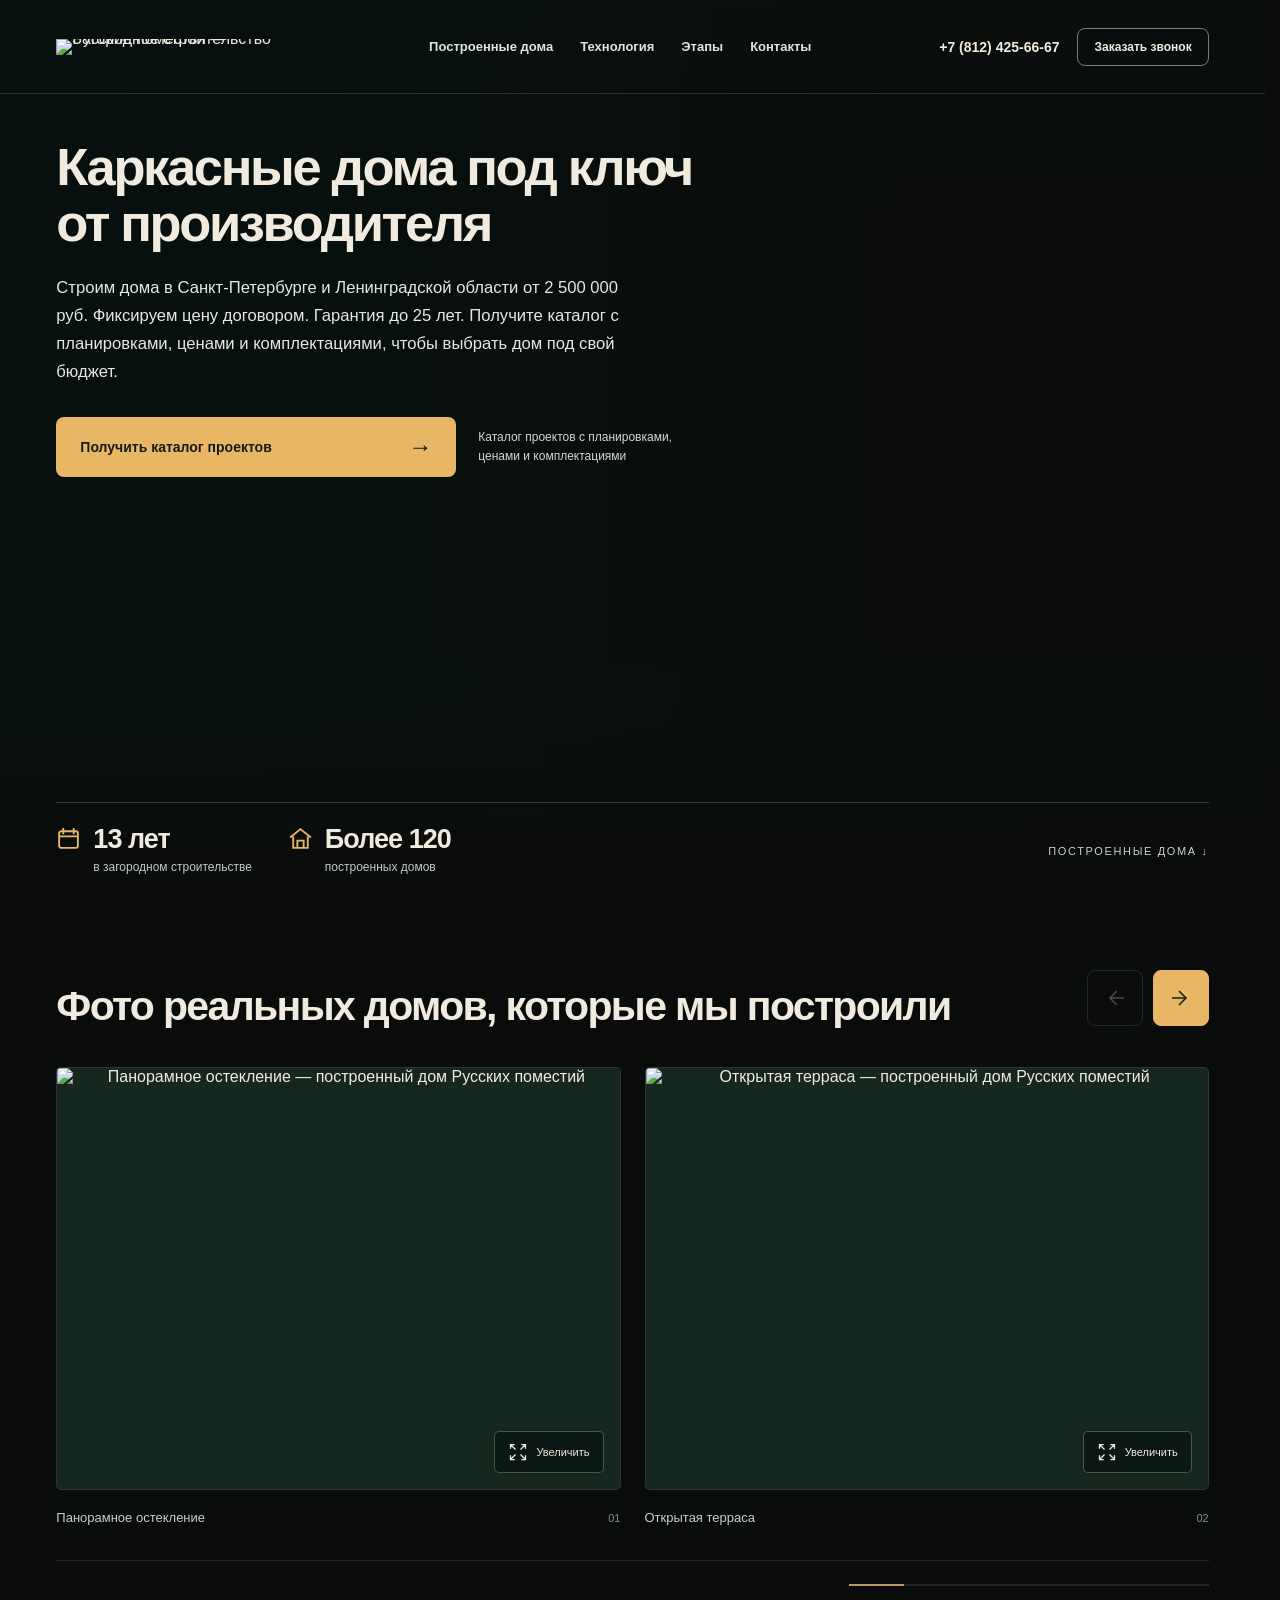
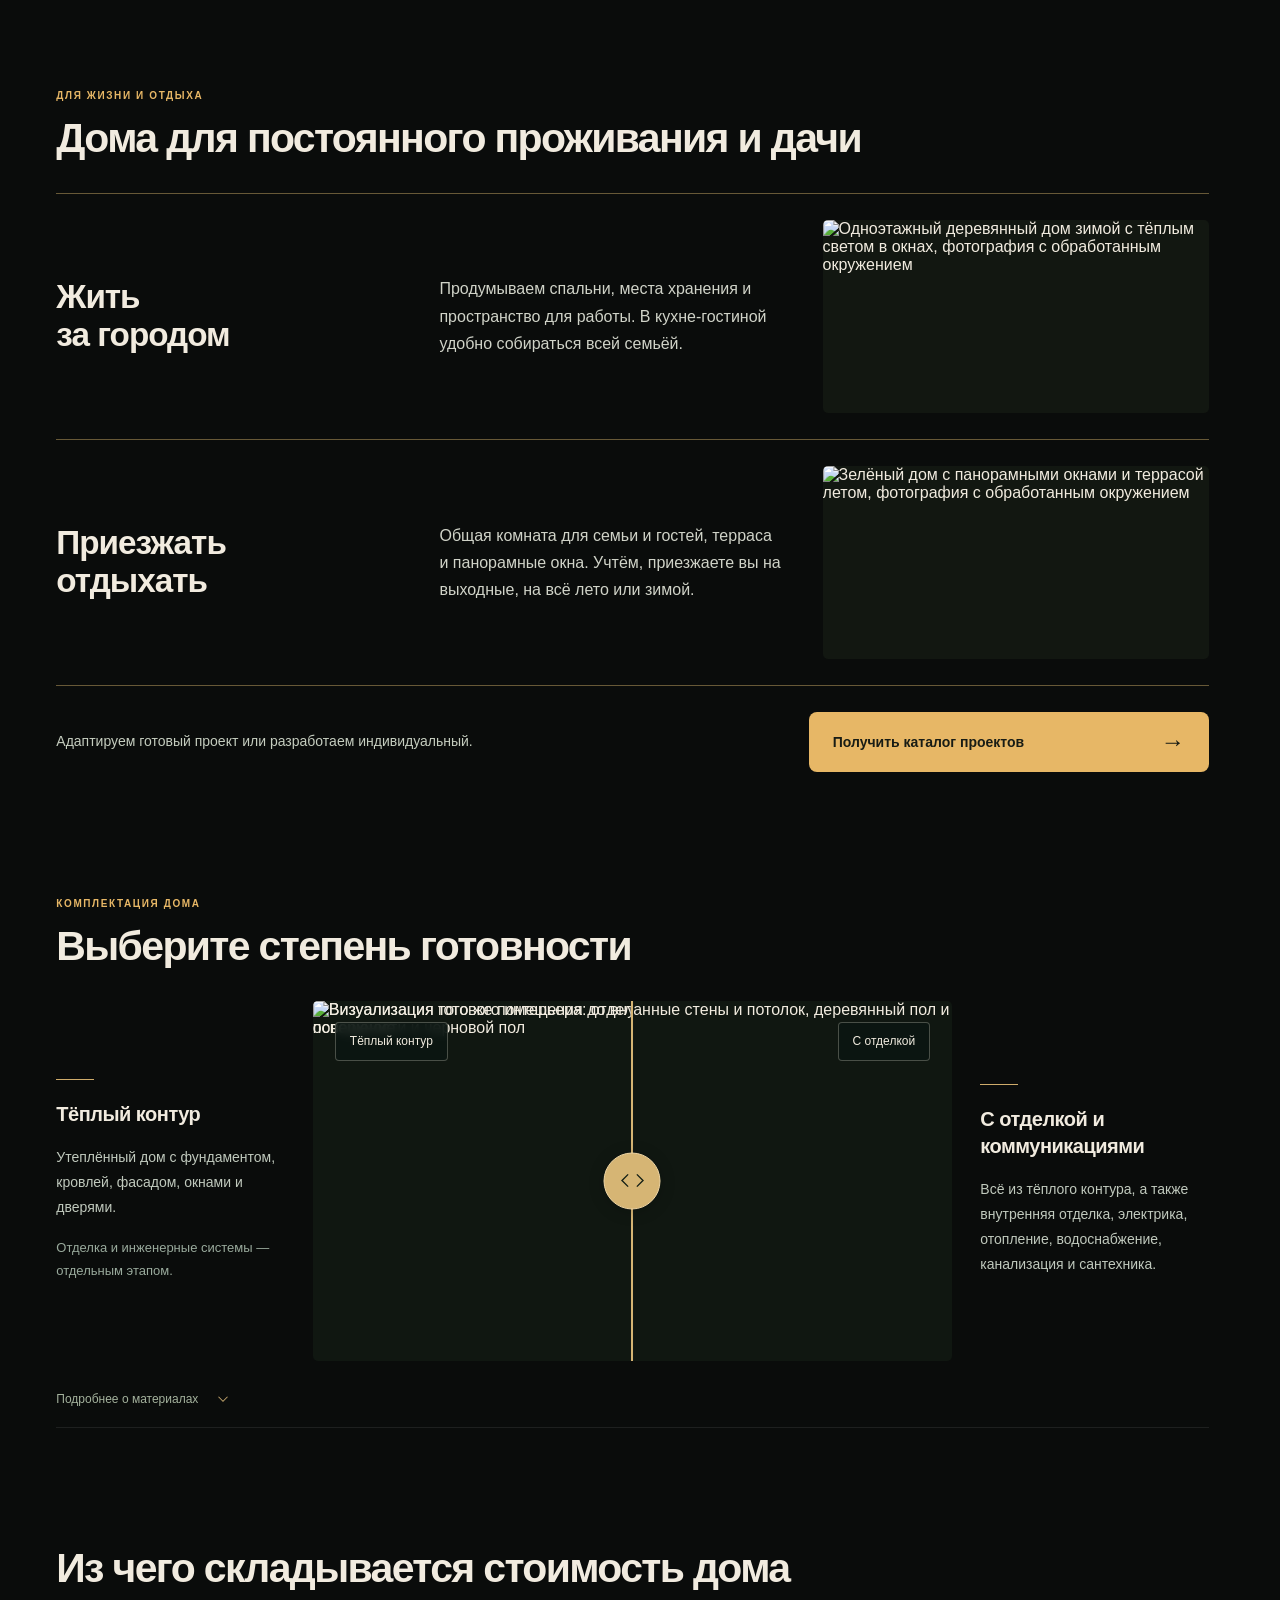
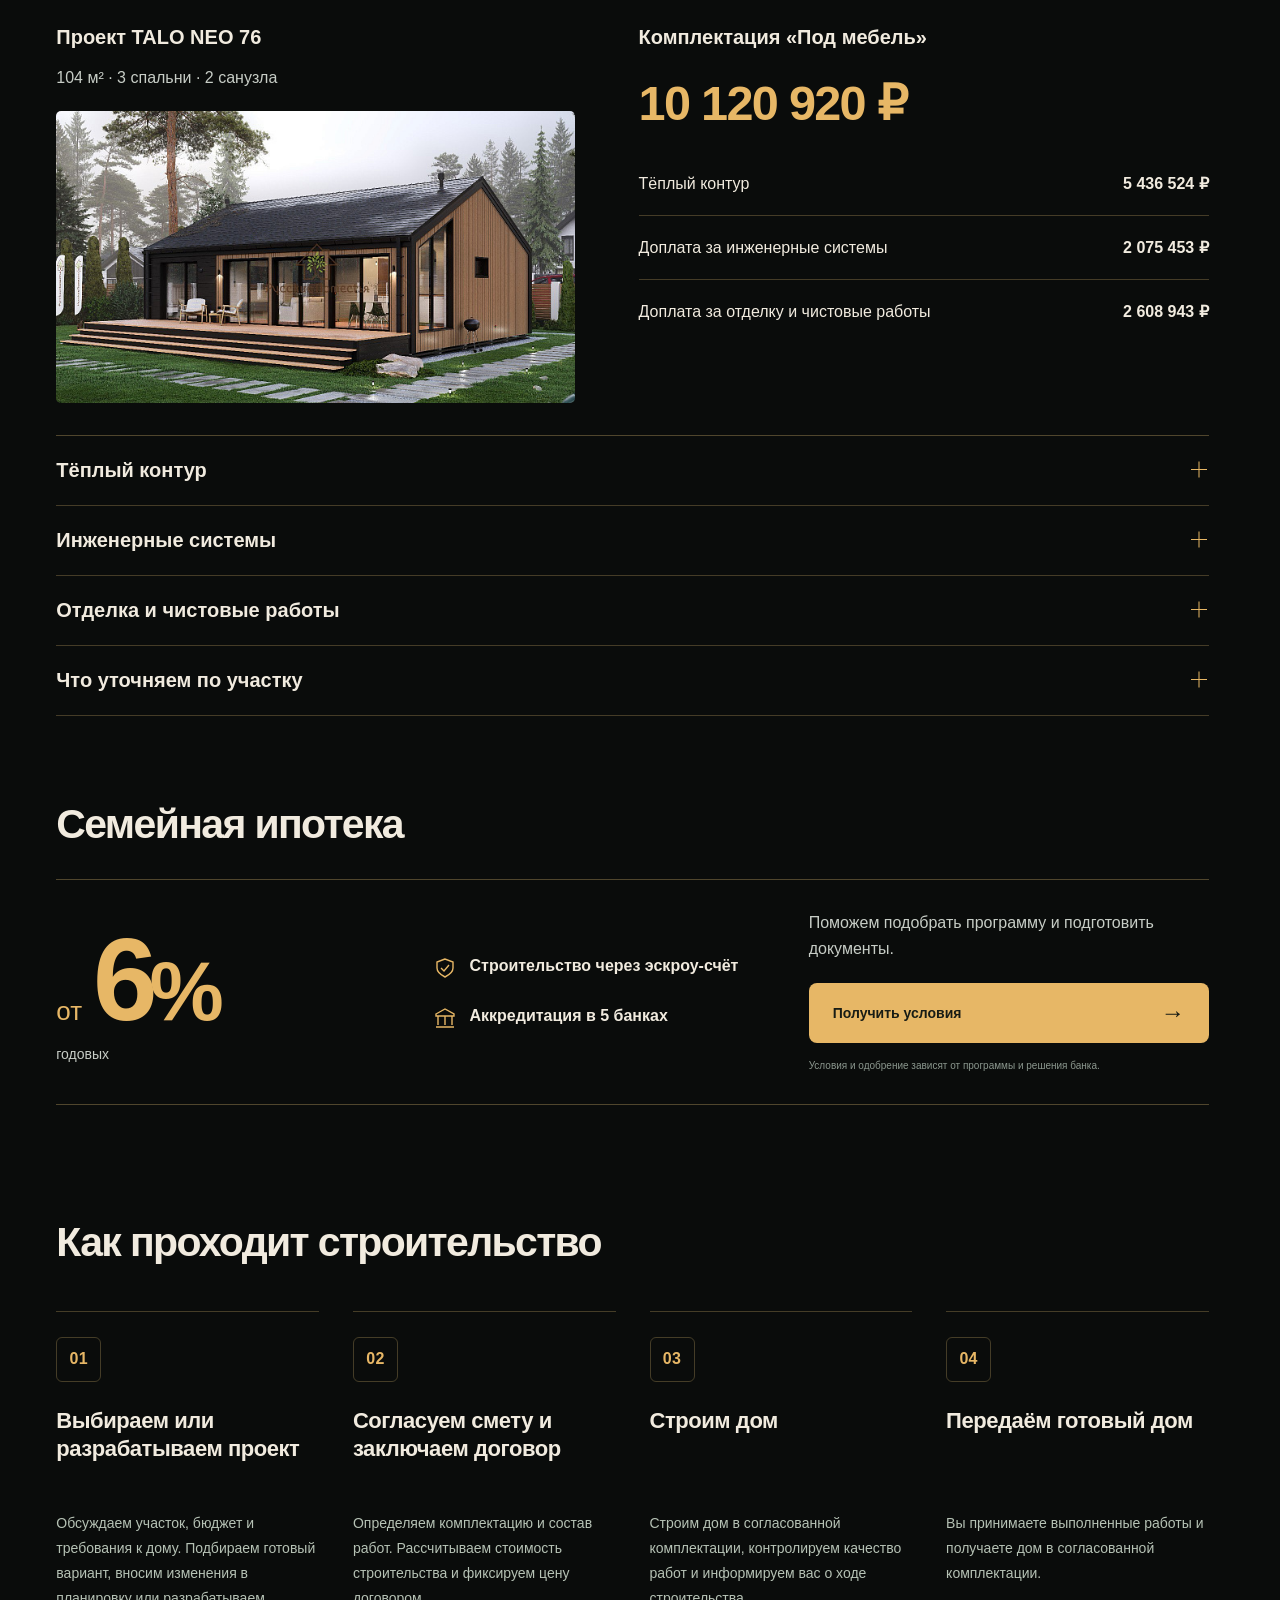
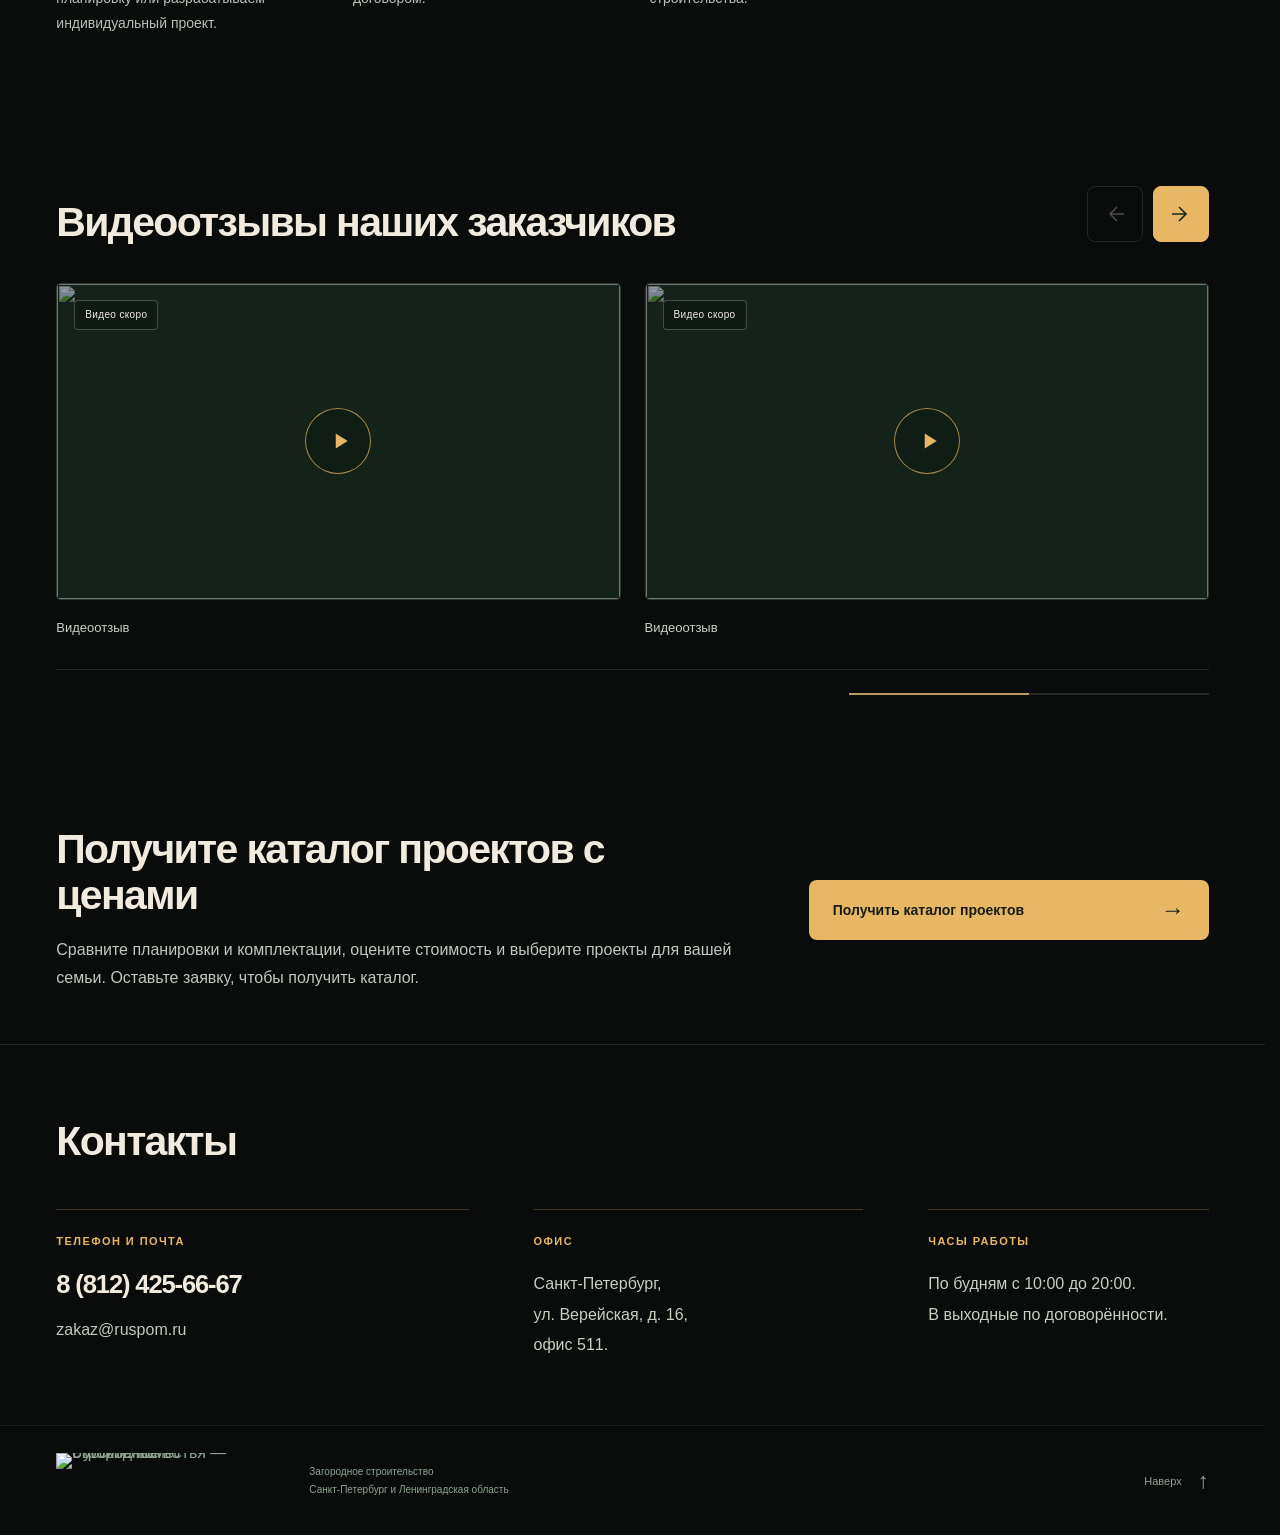
==== commit 5f47558a: "Remove repeated project introduction from cost section" ====
--- a/index.html
+++ b/index.html
@@ -50,10 +50,9 @@
 <section class="cost-example content-section" id="cost" aria-labelledby="cost-title">
  <div class="section-container">
   <h2 class="section-title" id="cost-title">Из чего складывается стоимость дома</h2>
-  <p class="cost-intro">На примере проекта TALO NEO 76.</p>
   <div class="cost-overview">
    <div class="cost-house">
-    <h3>Каркасный дом TALO NEO 76</h3>
+    <h3>Проект TALO NEO 76</h3>
     <p class="cost-house-description">104 м² · 3 спальни · 2 санузла</p>
     <figure class="cost-project-photo"><img src="assets/cinema/talo-neo-76-project.jpg" width="640" height="360" alt="Визуализация проекта каркасного дома TALO NEO 76 из каталога Русских поместий" loading="lazy" decoding="async"></figure>
    </div>
